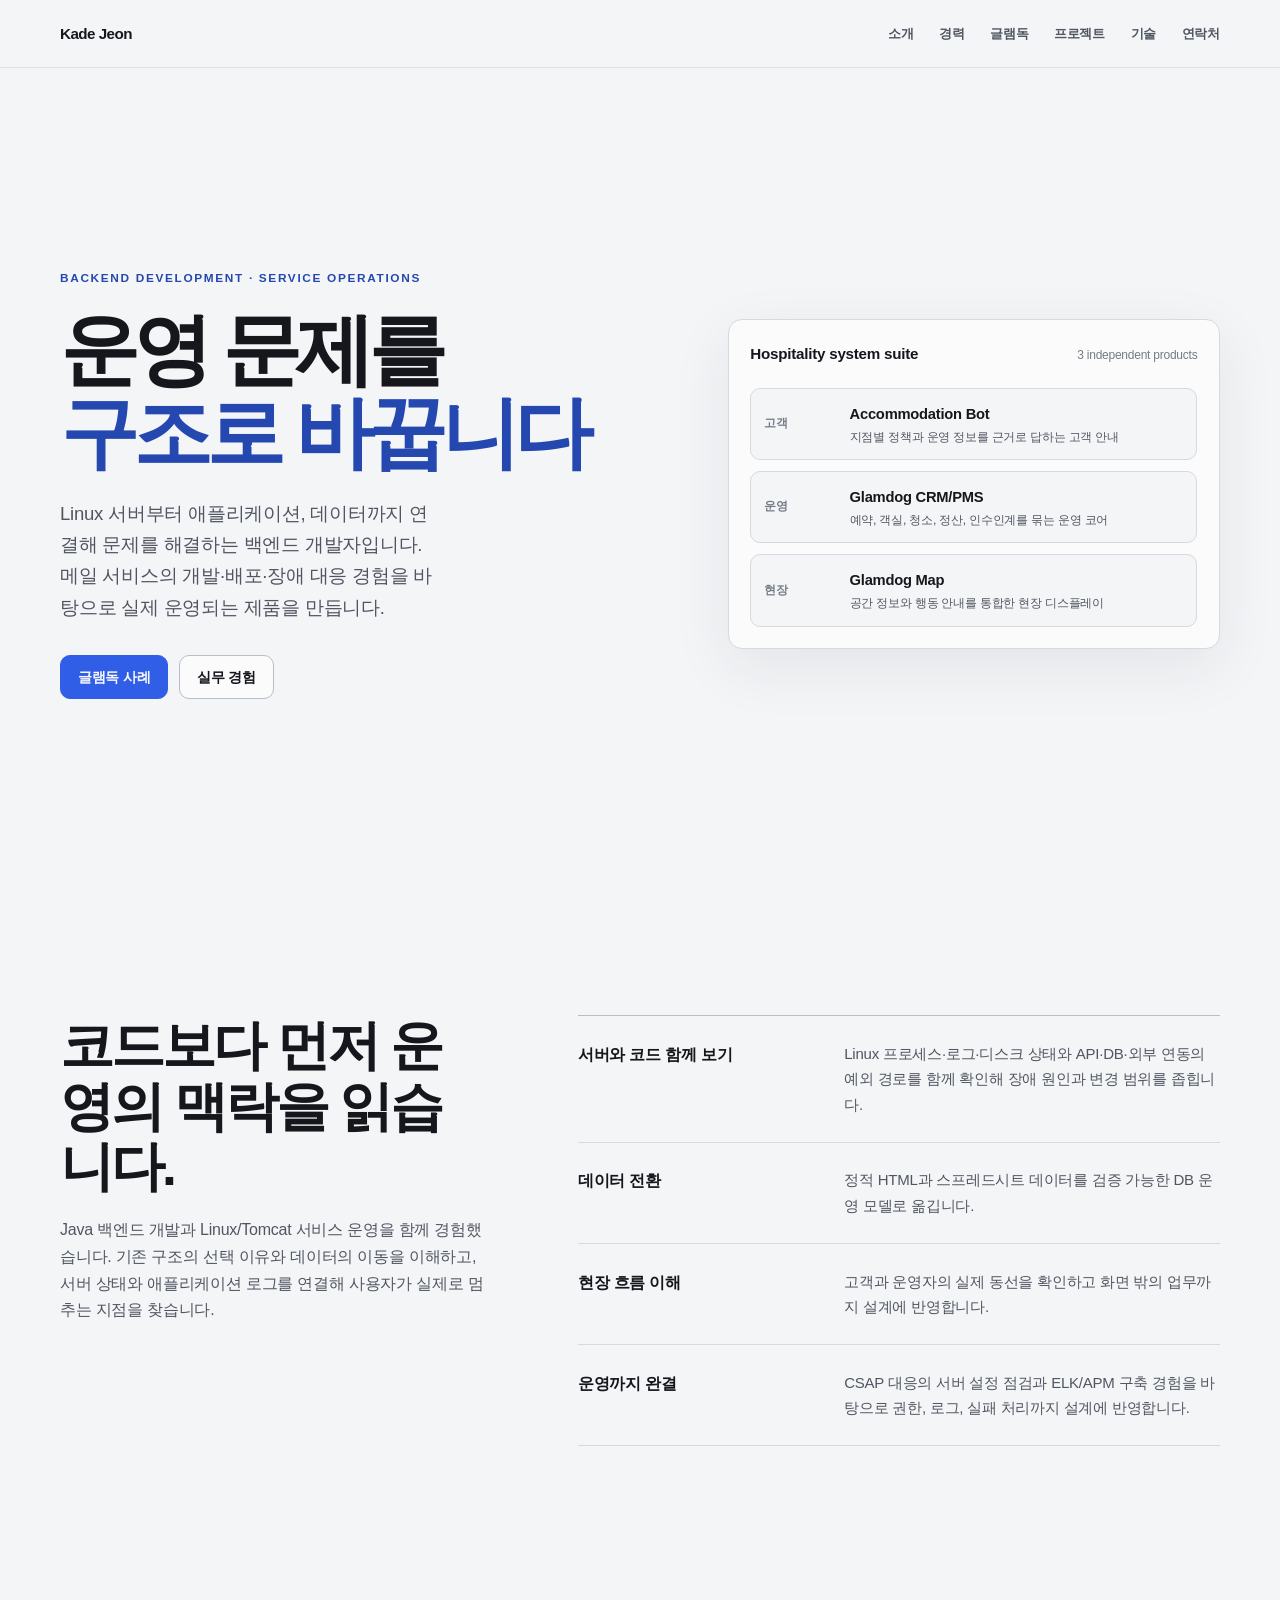
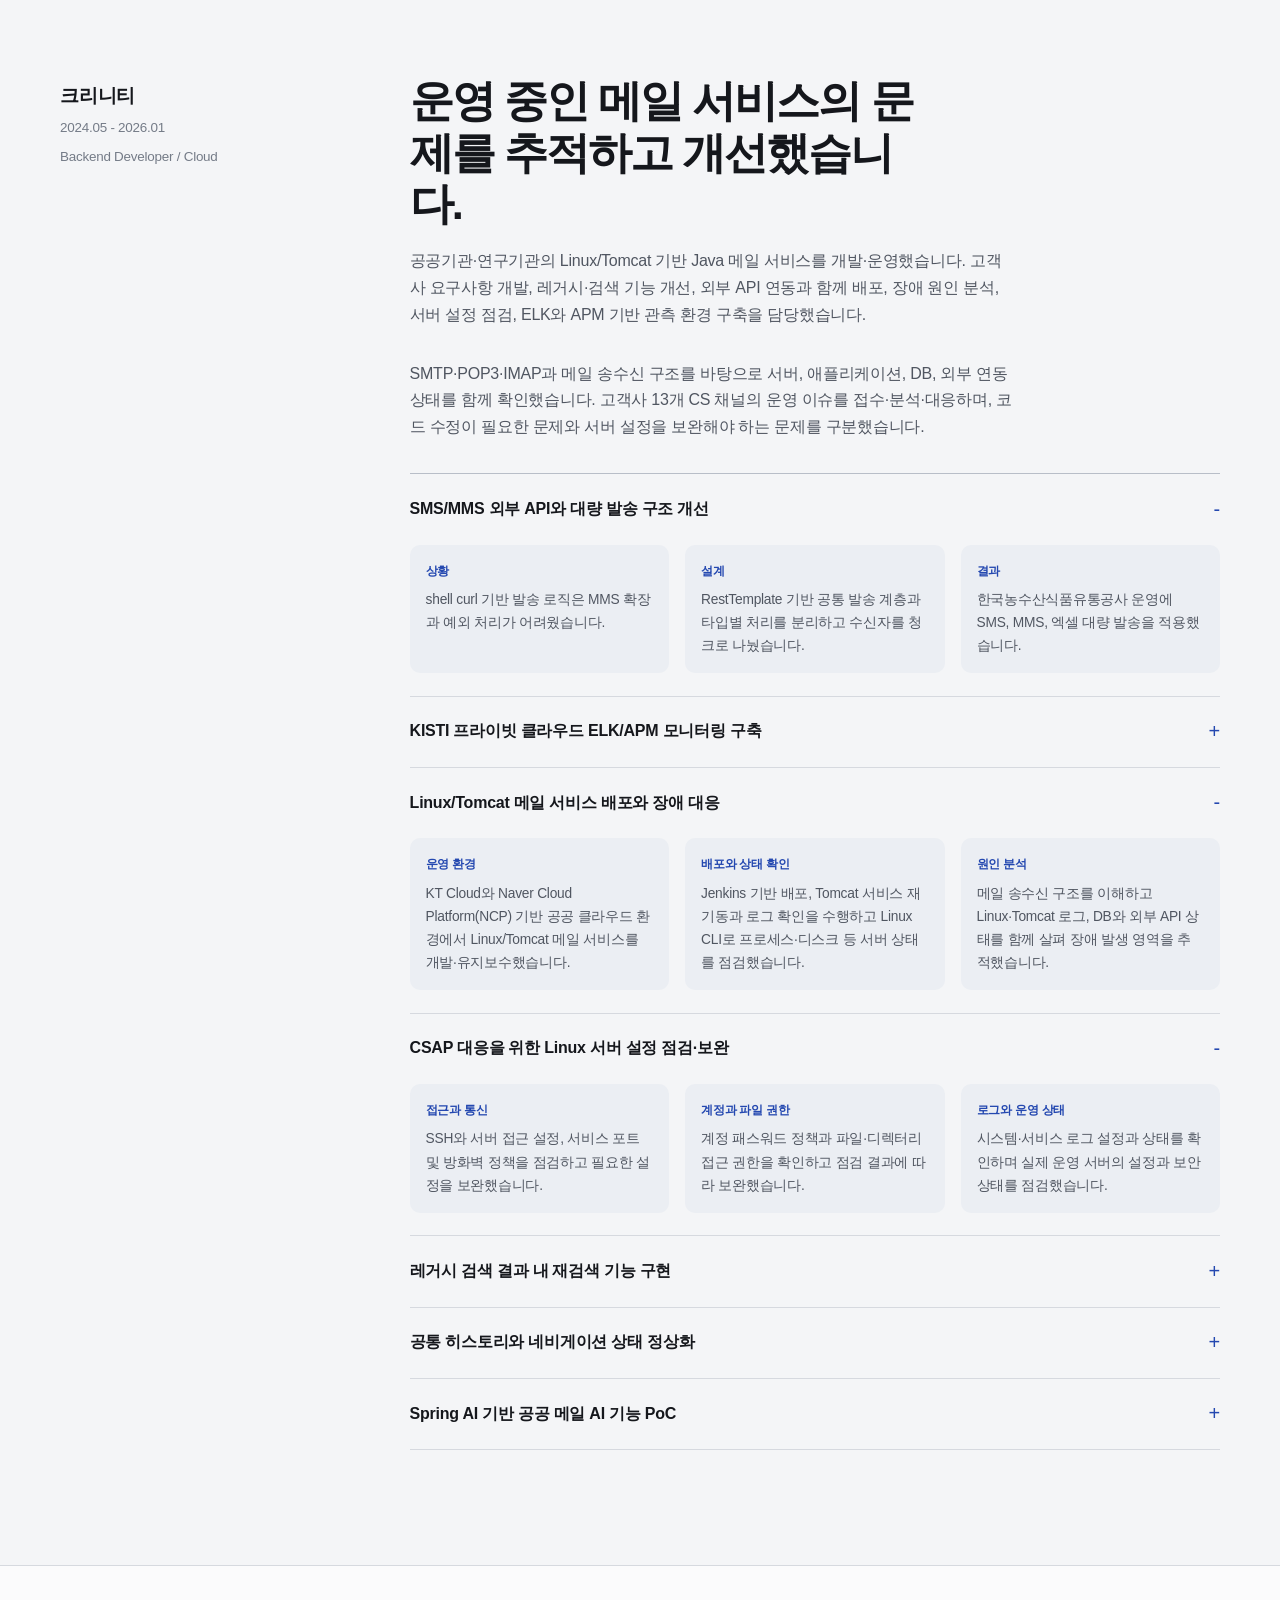
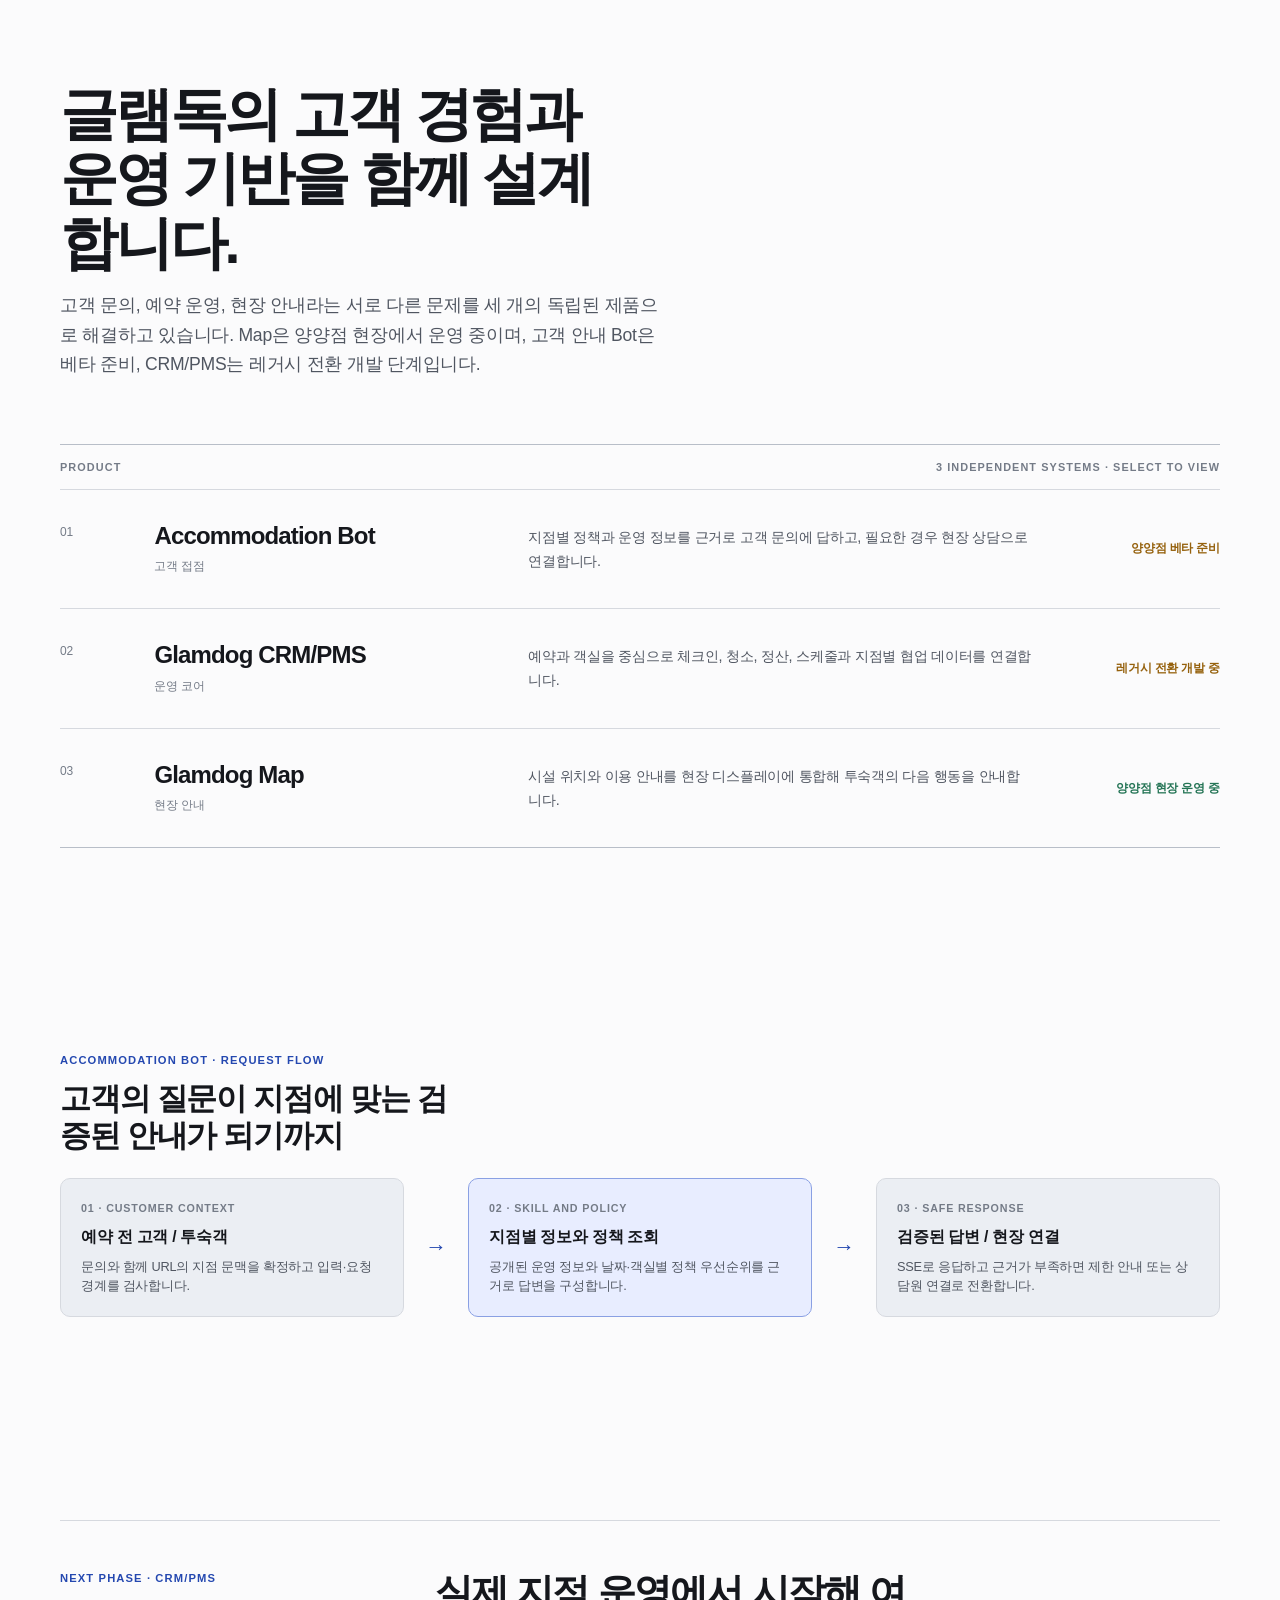
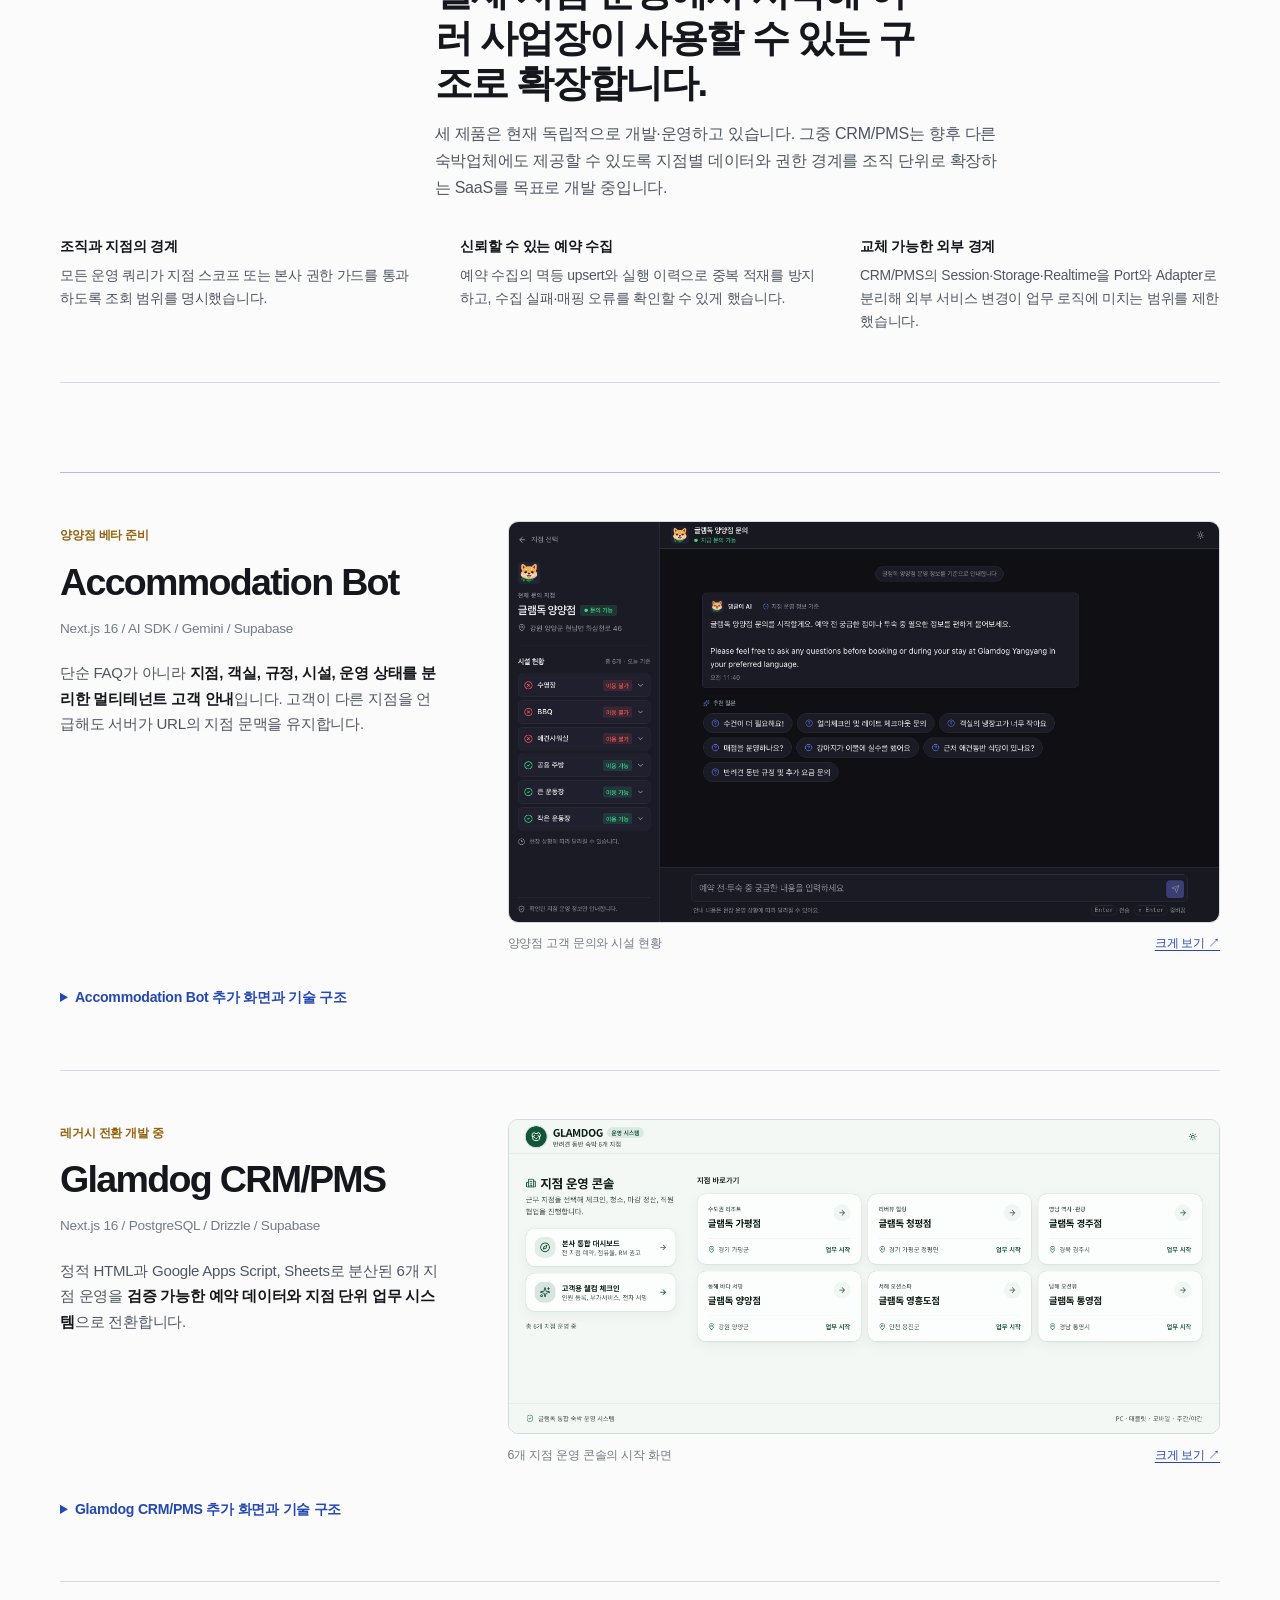
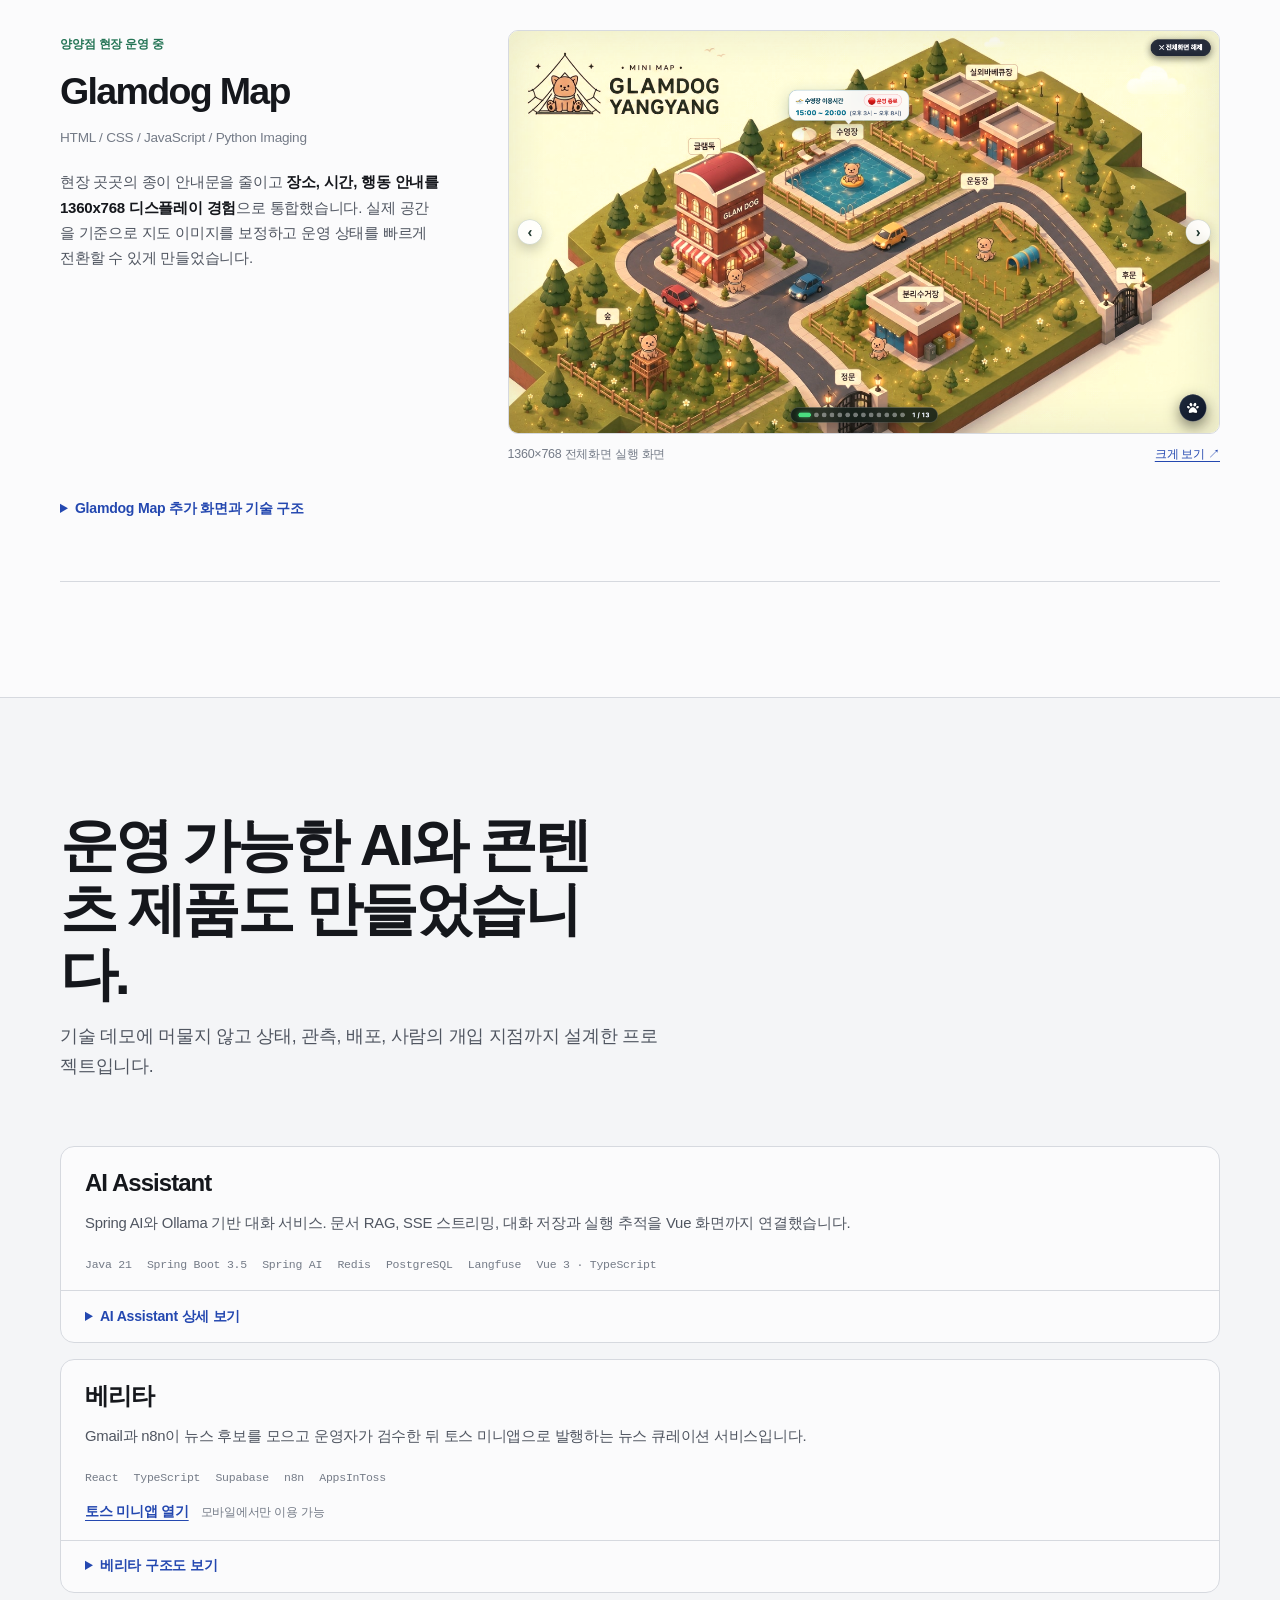
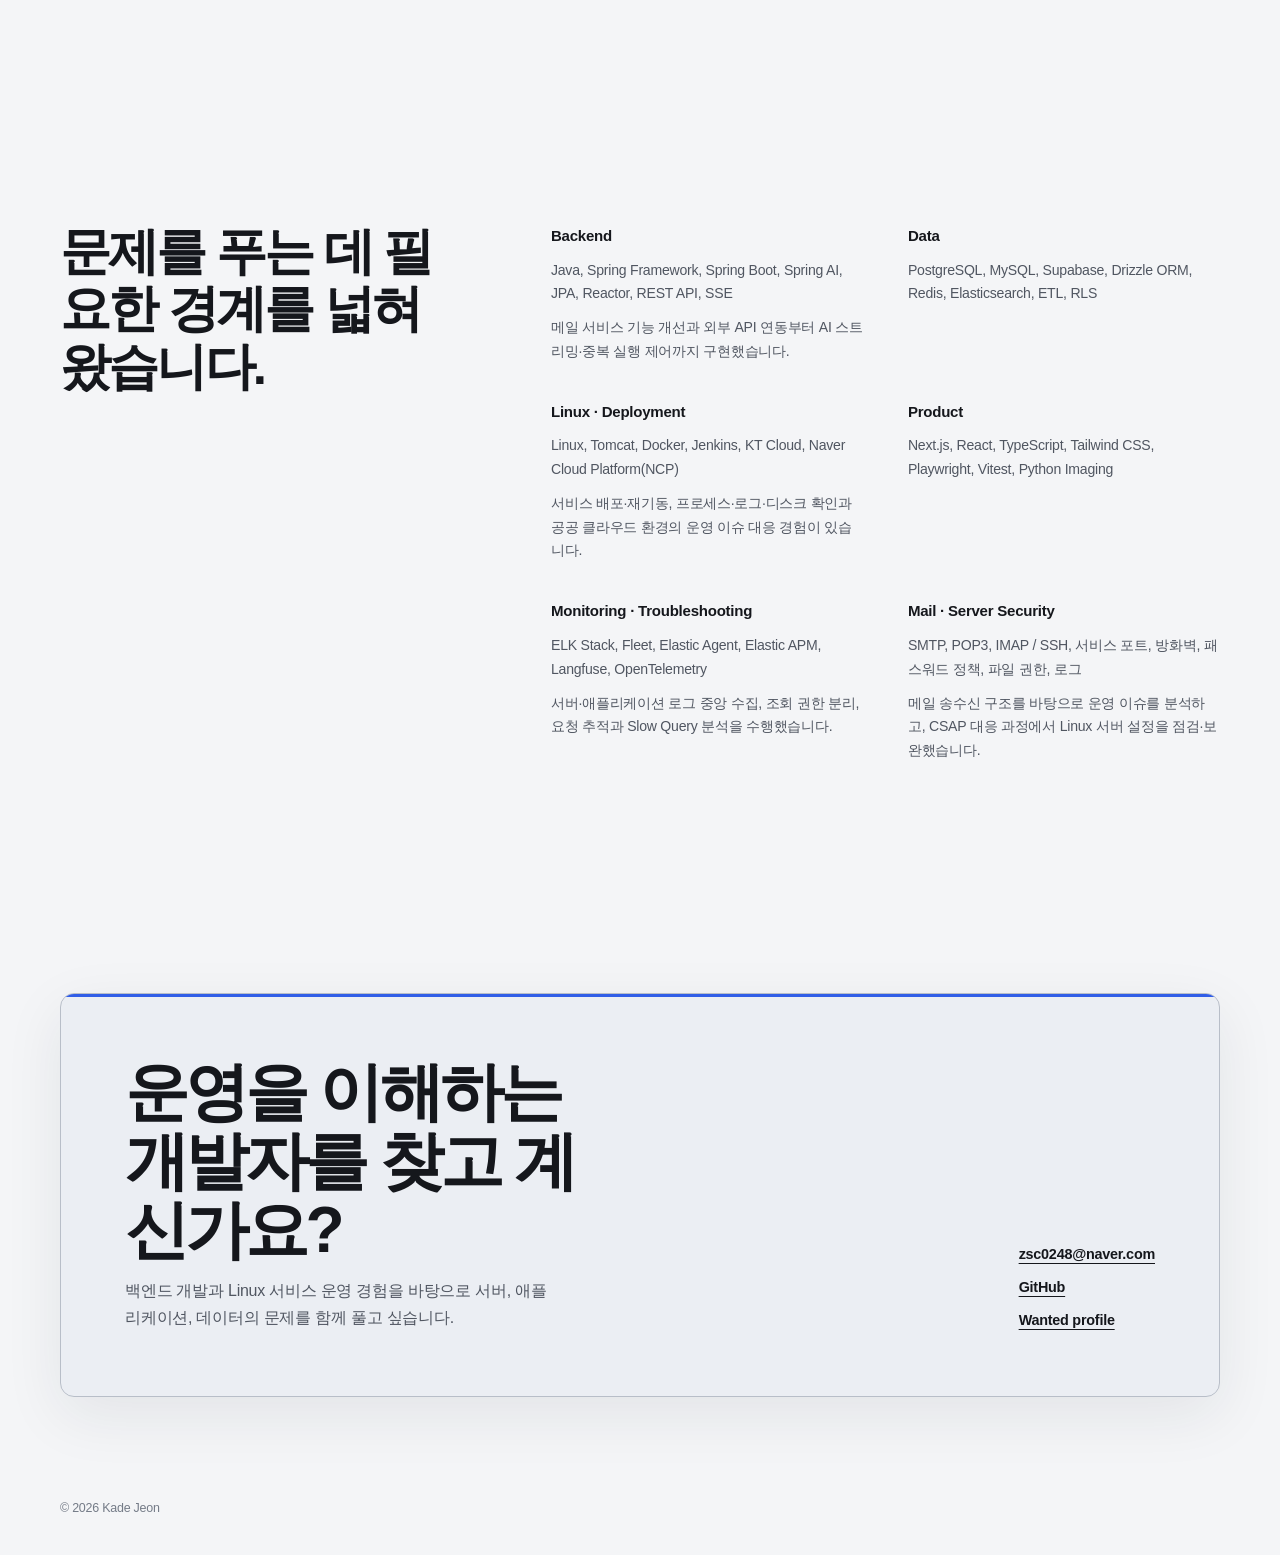
==== index.html @ 5e97e687 "Initial portfolio project" ====
<!doctype html>
<html lang="ko">
  <head>
    <meta charset="UTF-8" />
    <meta name="viewport" content="width=device-width, initial-scale=1.0" />
    <meta
      name="description"
      content="Linux/Tomcat 메일 서비스 운영, 장애 분석, CSAP 서버 설정 점검과 제품 개발 경험을 갖춘 백엔드 개발자 전총명의 포트폴리오"
    />
    <title>전총명 | Backend Developer · Service Operations</title>
    <style>
      *,
      *::before,
      *::after {
        box-sizing: border-box;
      }

      :root {
        color-scheme: light dark;
        --canvas: #f4f5f7;
        --surface: #fbfbfc;
        --surface-strong: #ebeef3;
        --surface-accent: #e8edff;
        --ink: #15171c;
        --ink-soft: #505661;
        --ink-faint: #747b87;
        --line: #d6d9df;
        --line-strong: #b8bec8;
        --accent: #315ee7;
        --accent-ink: #2448b0;
        --accent-contrast: #f7f8fc;
        --success: #247455;
        --warning: #95610d;
        --radius: 14px;
        --shadow: 0 18px 60px rgba(28, 36, 54, 0.08);
        --max: 1160px;
      }

      @media (prefers-color-scheme: dark) {
        :root {
          --canvas: #101217;
          --surface: #171a20;
          --surface-strong: #20242c;
          --surface-accent: #1c2748;
          --ink: #eef0f4;
          --ink-soft: #b3b8c2;
          --ink-faint: #858c99;
          --line: #30353f;
          --line-strong: #49505d;
          --accent: #7d9cff;
          --accent-ink: #aec0ff;
          --accent-contrast: #12182a;
          --success: #6cc39e;
          --warning: #dfb866;
          --shadow: 0 22px 70px rgba(0, 0, 0, 0.28);
        }
      }

      html {
        scroll-behavior: smooth;
      }

      body {
        margin: 0;
        background: var(--canvas);
        color: var(--ink);
        font-family:
          "Pretendard Variable", Pretendard, -apple-system, BlinkMacSystemFont,
          "Segoe UI", "Noto Sans KR", sans-serif;
        font-size: 16px;
        line-height: 1.68;
        letter-spacing: -0.015em;
      }

      a {
        color: inherit;
      }

      img {
        display: block;
        max-width: 100%;
      }

      button,
      summary {
        font: inherit;
      }

      :focus-visible {
        outline: 3px solid color-mix(in srgb, var(--accent) 70%, transparent);
        outline-offset: 4px;
      }

      .shell {
        width: min(calc(100% - 48px), var(--max));
        margin-inline: auto;
      }

      .site-nav {
        position: sticky;
        top: 0;
        z-index: 10;
        height: 68px;
        border-bottom: 1px solid color-mix(in srgb, var(--line) 78%, transparent);
        background: color-mix(in srgb, var(--canvas) 88%, transparent);
        backdrop-filter: blur(18px);
      }

      .site-nav__inner {
        display: flex;
        align-items: center;
        justify-content: space-between;
        height: 100%;
      }

      .brand {
        text-decoration: none;
        font-size: 0.95rem;
        font-weight: 760;
        letter-spacing: -0.035em;
        white-space: nowrap;
      }

      .nav-links {
        display: flex;
        align-items: center;
        gap: clamp(0.8rem, 2vw, 1.65rem);
        margin: 0;
        padding: 0;
        list-style: none;
      }

      .nav-links a {
        color: var(--ink-soft);
        text-decoration: none;
        font-size: 0.84rem;
        font-weight: 650;
        white-space: nowrap;
        transition: color 160ms ease;
      }

      .nav-links a:hover {
        color: var(--accent-ink);
      }

      section {
        scroll-margin-top: 88px;
        padding-block: clamp(5rem, 9vw, 8rem);
      }

      .section-head {
        max-width: 760px;
        margin-bottom: clamp(2.25rem, 5vw, 4rem);
      }

      .section-head h2 {
        max-width: 18ch;
        margin: 0 0 1rem;
        font-size: clamp(2rem, 4.5vw, 3.6rem);
        line-height: 1.12;
        letter-spacing: -0.055em;
      }

      .section-head p {
        max-width: 62ch;
        margin: 0;
        color: var(--ink-soft);
        font-size: clamp(1rem, 1.5vw, 1.1rem);
      }

      .hero {
        display: grid;
        grid-template-columns: minmax(0, 1.08fr) minmax(350px, 0.92fr);
        align-items: center;
        gap: clamp(3rem, 7vw, 7rem);
        min-height: calc(100dvh - 68px);
        padding-block: clamp(4rem, 8vw, 6rem);
      }

      .hero__kicker {
        margin: 0 0 1.25rem;
        color: var(--accent-ink);
        font-size: 0.74rem;
        font-weight: 780;
        letter-spacing: 0.14em;
        text-transform: uppercase;
      }

      .hero h1 {
        max-width: 13ch;
        margin: 0;
        font-size: clamp(2.75rem, 6.2vw, 5.4rem);
        font-weight: 780;
        line-height: 1.04;
        letter-spacing: -0.075em;
      }

      .hero h1 strong {
        color: var(--accent-ink);
        font-weight: inherit;
      }

      .hero__summary {
        max-width: 37ch;
        margin: 1.5rem 0 0;
        color: var(--ink-soft);
        font-size: clamp(1.02rem, 1.6vw, 1.16rem);
      }

      .hero__actions {
        display: flex;
        flex-wrap: wrap;
        gap: 0.7rem;
        margin-top: 2rem;
      }

      .button {
        display: inline-flex;
        align-items: center;
        justify-content: center;
        min-height: 44px;
        padding: 0.7rem 1.05rem;
        border: 1px solid var(--line-strong);
        border-radius: 10px;
        background: var(--surface);
        color: var(--ink);
        text-decoration: none;
        font-size: 0.9rem;
        font-weight: 720;
        line-height: 1;
        white-space: nowrap;
        transition:
          transform 150ms ease,
          border-color 150ms ease,
          background 150ms ease;
      }

      .button:hover {
        border-color: var(--accent);
        transform: translateY(-1px);
      }

      .button:active {
        transform: translateY(1px);
      }

      .button--primary {
        border-color: var(--accent);
        background: var(--accent);
        color: var(--accent-contrast);
      }

      .hero-system {
        position: relative;
        padding: 1.35rem;
        border: 1px solid var(--line);
        border-radius: var(--radius);
        background: var(--surface);
        box-shadow: var(--shadow);
      }

      .hero-system__head {
        display: flex;
        align-items: baseline;
        justify-content: space-between;
        gap: 1rem;
        margin-bottom: 1.3rem;
      }

      .hero-system__head strong {
        font-size: 0.95rem;
      }

      .hero-system__head span {
        color: var(--ink-faint);
        font-size: 0.75rem;
      }

      .hero-system__rows {
        display: grid;
        gap: 0.65rem;
      }

      .hero-system__row {
        display: grid;
        grid-template-columns: 72px minmax(0, 1fr);
        align-items: center;
        gap: 0.85rem;
        min-height: 72px;
        padding: 0.8rem;
        border: 1px solid var(--line);
        border-radius: 10px;
        background: var(--canvas);
      }

      .hero-system__row > span {
        color: var(--ink-faint);
        font-size: 0.72rem;
        font-weight: 740;
      }

      .hero-system__row strong {
        display: block;
        margin-bottom: 0.08rem;
        font-size: 0.92rem;
      }

      .hero-system__row p {
        margin: 0;
        color: var(--ink-soft);
        font-size: 0.77rem;
        line-height: 1.55;
      }

      .intro-grid {
        display: grid;
        grid-template-columns: minmax(0, 0.8fr) minmax(0, 1.2fr);
        gap: clamp(2rem, 7vw, 6rem);
        align-items: start;
      }

      .intro-copy {
        position: sticky;
        top: 104px;
      }

      .intro-copy h2 {
        margin: 0 0 1.25rem;
        font-size: clamp(2rem, 4.4vw, 3.35rem);
        line-height: 1.13;
        letter-spacing: -0.055em;
      }

      .intro-copy p {
        margin: 0;
        color: var(--ink-soft);
      }

      .principles {
        display: grid;
        gap: 0;
        border-top: 1px solid var(--line-strong);
      }

      .principle {
        display: grid;
        grid-template-columns: 1fr 1.55fr;
        gap: 1.5rem;
        padding: 1.55rem 0;
        border-bottom: 1px solid var(--line);
      }

      .principle strong {
        font-size: 1.02rem;
      }

      .principle p {
        margin: 0;
        color: var(--ink-soft);
        font-size: 0.94rem;
      }

      .experience-wrap {
        display: grid;
        grid-template-columns: 260px minmax(0, 1fr);
        gap: clamp(2rem, 7vw, 6rem);
        align-items: start;
      }

      .experience-meta {
        padding-top: 0.2rem;
      }

      .experience-meta strong {
        display: block;
        font-size: 1.2rem;
      }

      .experience-meta span {
        display: block;
        margin-top: 0.35rem;
        color: var(--ink-faint);
        font-size: 0.84rem;
      }

      .experience-content h2 {
        max-width: 21ch;
        margin: 0 0 1.1rem;
        font-size: clamp(1.85rem, 3.4vw, 2.8rem);
        line-height: 1.18;
        letter-spacing: -0.045em;
      }

      .experience-content > p {
        max-width: 68ch;
        margin: 0 0 2rem;
        color: var(--ink-soft);
      }

      .outcomes {
        border-top: 1px solid var(--line-strong);
      }

      .outcomes details {
        border-bottom: 1px solid var(--line);
      }

      .outcomes summary {
        display: flex;
        align-items: center;
        justify-content: space-between;
        gap: 1rem;
        padding: 1.15rem 0;
        cursor: pointer;
        list-style: none;
        font-weight: 690;
      }

      .outcomes summary::-webkit-details-marker {
        display: none;
      }

      .outcomes summary::after {
        content: "+";
        color: var(--accent-ink);
        font-size: 1.25rem;
        font-weight: 460;
      }

      .outcomes details[open] summary::after {
        content: "-";
      }

      .outcome-body {
        display: grid;
        grid-template-columns: repeat(3, minmax(0, 1fr));
        gap: 1rem;
        padding: 0 0 1.4rem;
      }

      .outcome-body div {
        padding: 1rem;
        border-radius: 10px;
        background: var(--surface-strong);
      }

      .outcome-body strong {
        display: block;
        margin-bottom: 0.45rem;
        color: var(--accent-ink);
        font-size: 0.75rem;
      }

      .outcome-body p {
        margin: 0;
        color: var(--ink-soft);
        font-size: 0.86rem;
      }

      .glamdog {
        border-block: 1px solid var(--line);
        background: var(--surface);
      }

      .product-index {
        border-block: 1px solid var(--line-strong);
      }

      .product-index__head,
      .product-index__row {
        display: grid;
        grid-template-columns: 3.5rem minmax(220px, 0.8fr) minmax(280px, 1.2fr) minmax(150px, auto);
        gap: clamp(1rem, 3vw, 2.5rem);
        align-items: center;
      }

      .product-index__head {
        padding: 0.8rem 0;
        color: var(--ink-faint);
        font-size: 0.68rem;
        font-weight: 760;
        letter-spacing: 0.1em;
        text-transform: uppercase;
      }

      .product-index__head span:last-child {
        grid-column: 3 / -1;
        text-align: right;
      }

      .product-index__row {
        position: relative;
        padding: clamp(1.35rem, 3vw, 2rem) 0;
        border-top: 1px solid var(--line);
        text-decoration: none;
      }

      .product-index__row::before {
        position: absolute;
        inset: -1px auto auto 0;
        width: 0;
        height: 2px;
        background: var(--accent);
        content: "";
        transition: width 180ms ease;
      }

      .product-index__row:hover::before,
      .product-index__row:focus-visible::before {
        width: 100%;
      }

      .product-index__number {
        align-self: start;
        color: var(--ink-faint);
        font-size: 0.75rem;
        font-variant-numeric: tabular-nums;
      }

      .product-index__identity strong,
      .product-index__identity span {
        display: block;
      }

      .product-index__identity strong {
        font-size: clamp(1.15rem, 2vw, 1.5rem);
        line-height: 1.2;
        letter-spacing: -0.035em;
      }

      .product-index__identity span {
        margin-top: 0.35rem;
        color: var(--ink-faint);
        font-size: 0.75rem;
      }

      .product-index__row > p {
        margin: 0;
        color: var(--ink-soft);
        font-size: 0.9rem;
      }

      .product-index__row .status {
        justify-self: end;
        margin: 0;
        white-space: nowrap;
      }

      .bot-flow {
        margin-top: clamp(3rem, 7vw, 5.5rem);
      }

      .bot-flow__head {
        max-width: 760px;
        margin-bottom: 1.4rem;
      }

      .bot-flow__label {
        margin: 0 0 0.7rem;
        color: var(--accent-ink);
        font-size: 0.7rem;
        font-weight: 760;
        letter-spacing: 0.1em;
        text-transform: uppercase;
      }

      .bot-flow h3 {
        max-width: 24ch;
        margin: 0;
        font-size: clamp(1.35rem, 2.4vw, 2rem);
        line-height: 1.2;
        letter-spacing: -0.04em;
      }

      .bot-flow__steps {
        display: grid;
        grid-template-columns: minmax(0, 1fr) 2.5rem minmax(0, 1fr) 2.5rem minmax(0, 1fr);
        gap: 0.75rem;
        align-items: stretch;
      }

      .bot-flow__step {
        padding: 1.25rem;
        border: 1px solid var(--line);
        border-radius: 10px;
        background: var(--surface-strong);
      }

      .bot-flow__step--accent {
        border-color: color-mix(in srgb, var(--accent) 46%, var(--line));
        background: var(--surface-accent);
      }

      .bot-flow__step span,
      .bot-flow__step strong {
        display: block;
      }

      .bot-flow__step span {
        margin-bottom: 0.45rem;
        color: var(--ink-faint);
        font-size: 0.67rem;
        font-weight: 760;
        letter-spacing: 0.08em;
        text-transform: uppercase;
      }

      .bot-flow__step strong {
        font-size: 0.98rem;
      }

      .bot-flow__step p {
        margin: 0.4rem 0 0;
        color: var(--ink-soft);
        font-size: 0.8rem;
        line-height: 1.55;
      }

      .bot-flow__arrow {
        display: grid;
        place-items: center;
        color: var(--accent-ink);
        font-size: 1.35rem;
      }

      .case-list {
        margin-top: clamp(3.5rem, 7vw, 6rem);
        border-top: 1px solid var(--line-strong);
      }

      .case {
        display: grid;
        grid-template-columns: minmax(220px, 0.7fr) minmax(0, 1.3fr);
        gap: 1.25rem clamp(2rem, 5vw, 4rem);
        padding-block: clamp(2rem, 4vw, 3rem);
        border-bottom: 1px solid var(--line);
      }

      .case__identity {
        align-self: start;
      }

      .status {
        display: inline-block;
        margin-bottom: 0.9rem;
        color: var(--success);
        font-size: 0.78rem;
        font-weight: 740;
      }

      .status--build {
        color: var(--warning);
      }

      .case__identity h3 {
        margin: 0;
        font-size: clamp(1.55rem, 3vw, 2.35rem);
        line-height: 1.15;
        letter-spacing: -0.045em;
      }

      .case__identity p {
        margin: 0.85rem 0 0;
        color: var(--ink-faint);
        font-size: 0.85rem;
      }

      .case__identity .case-summary {
        margin-top: 1.25rem;
        color: var(--ink-soft);
        font-size: 0.94rem;
      }

      .case-summary strong {
        color: var(--ink);
      }

      .case-preview,
      .case-capture {
        min-width: 0;
        margin: 0;
      }

      .case-preview img,
      .case-capture img {
        display: block;
        width: 100%;
        height: auto;
        border: 1px solid var(--line);
        border-radius: 10px;
      }

      .case-preview > a,
      .case-capture > a {
        display: block;
        border-radius: 10px;
        cursor: zoom-in;
      }

      .case-preview > a:hover,
      .case-capture > a:hover {
        outline: 2px solid var(--accent-ink);
        outline-offset: 3px;
      }

      .case-preview figcaption,
      .case-capture figcaption {
        display: flex;
        flex-wrap: wrap;
        justify-content: space-between;
        gap: 0.35rem 1rem;
        margin-top: 0.65rem;
        color: var(--ink-faint);
        font-size: 0.78rem;
      }

      .case-preview figcaption a,
      .case-capture figcaption a {
        color: var(--accent-ink);
        text-underline-offset: 3px;
      }

      .case-evidence {
        grid-column: 1 / -1;
      }

      .case-evidence > summary {
        width: fit-content;
        padding: 0.75rem 0;
        color: var(--accent-ink);
        cursor: pointer;
        font-size: 0.88rem;
        font-weight: 700;
      }

      .case-evidence__body {
        display: grid;
        grid-template-columns: minmax(0, 1fr) minmax(0, 1fr);
        gap: 1.5rem 2rem;
        padding-top: 0.5rem;
      }

      .case-evidence__body .case-flow {
        margin-top: 0;
      }

      .map-carousel {
        min-width: 0;
        align-self: start;
        border: 1px solid var(--line);
        border-radius: var(--radius);
        overflow: hidden;
        background: var(--surface);
      }

      .map-carousel__viewport {
        overflow: hidden;
        touch-action: pan-y pinch-zoom;
      }

      .map-carousel__track {
        display: flex;
        transition: transform 250ms cubic-bezier(0.77, 0, 0.175, 1);
      }

      .map-carousel__track.is-instant {
        transition: none;
      }

      .map-carousel__slide {
        flex: 0 0 100%;
        min-width: 0;
      }

      .map-carousel:not(.is-ready) .map-carousel__slide:not(:first-child) {
        display: none;
      }

      .map-carousel__slide img {
        display: block;
        width: 100%;
        height: auto;
        aspect-ratio: 1600 / 893;
        object-fit: contain;
      }

      .map-carousel__slide a {
        display: block;
        cursor: zoom-in;
      }

      .map-carousel__controls {
        display: none;
        flex-wrap: wrap;
        align-items: center;
        gap: 0.6rem;
        padding: 0.85rem 1rem;
      }

      .map-carousel.is-ready .map-carousel__controls {
        display: flex;
      }

      .map-carousel__status {
        flex: 1 1 220px;
        margin: 0;
        color: var(--ink-soft);
        font-size: 0.85rem;
        font-variant-numeric: tabular-nums;
      }

      .map-carousel button {
        min-width: 44px;
        min-height: 44px;
        padding: 0.5rem 0.75rem;
        border: 1px solid var(--line);
        border-radius: 8px;
        background: var(--surface-strong);
        color: var(--ink);
        font: inherit;
        font-size: 0.83rem;
        cursor: pointer;
      }

      @media (hover: hover) and (pointer: fine) {
        .map-carousel button:hover {
          border-color: var(--accent-ink);
        }
      }

      .map-carousel__error {
        padding: 1rem;
        color: var(--ink-soft);
        font-size: 0.85rem;
      }

      @media (prefers-reduced-motion: reduce) {
        .map-carousel__track {
          transition: none;
          transition-duration: 0s !important;
        }
      }

      .case-flow {
        display: grid;
        grid-template-columns: repeat(3, minmax(0, 1fr));
        gap: 0.6rem;
        margin: 1.5rem 0;
      }

      .case-flow div {
        min-height: 116px;
        padding: 0.9rem;
        border: 1px solid var(--line);
        border-radius: 10px;
        background: var(--canvas);
      }

      .case-flow span {
        display: block;
        margin-bottom: 0.35rem;
        color: var(--accent-ink);
        font-size: 0.72rem;
        font-weight: 760;
      }

      .case-flow strong {
        display: block;
        font-size: 0.9rem;
      }

      .case-flow p {
        margin: 0.25rem 0 0;
        color: var(--ink-faint);
        font-size: 0.77rem;
        line-height: 1.5;
      }

      .case-points {
        display: grid;
        grid-template-columns: repeat(2, minmax(0, 1fr));
        gap: 0.75rem 1.4rem;
        margin: 1.4rem 0 0;
      }

      .case-point {
        padding-top: 0.8rem;
        border-top: 1px solid var(--line);
      }

      .case-point strong {
        display: block;
        margin-bottom: 0.2rem;
        font-size: 0.86rem;
      }

      .case-point p {
        margin: 0;
        color: var(--ink-faint);
        font-size: 0.8rem;
      }

      .project-studies {
        display: grid;
        gap: 1rem;
      }

      .work-card {
        overflow: hidden;
        border: 1px solid var(--line);
        border-radius: var(--radius);
        background: var(--surface);
      }

      .work-card__content {
        padding: 1.4rem 1.5rem 1rem;
      }

      .work-card h3 {
        margin: 0;
        font-size: 1.5rem;
        line-height: 1.2;
        letter-spacing: -0.04em;
      }

      .work-card__summary {
        margin: 0.8rem 0 0;
        color: var(--ink-soft);
        font-size: 0.93rem;
      }

      .work-card__meta {
        display: flex;
        flex-wrap: wrap;
        gap: 0.45rem 0.95rem;
        margin-top: 1.2rem;
        color: var(--ink-faint);
        font-family: ui-monospace, SFMono-Regular, Menlo, Consolas, monospace;
        font-size: 0.72rem;
      }

      .project-block {
        padding: clamp(1.35rem, 3.5vw, 2.2rem);
        border-top: 1px solid var(--line);
      }

      .project-block h4 {
        margin: 0 0 1rem;
        font-size: 1.05rem;
      }

      .product-direction {
        margin-top: clamp(3rem, 7vw, 5.5rem);
        padding-block: clamp(2rem, 4vw, 3rem);
        border-block: 1px solid var(--line);
      }

      .product-direction__intro {
        display: grid;
        grid-template-columns: minmax(180px, 0.55fr) minmax(0, 1.45fr);
        gap: clamp(2rem, 6vw, 6rem);
      }

      .product-direction__label {
        margin: 0;
        color: var(--accent-ink);
        font-size: 0.7rem;
        font-weight: 760;
        letter-spacing: 0.1em;
        text-transform: uppercase;
      }

      .product-direction h3 {
        max-width: 23ch;
        margin: 0;
        font-size: clamp(1.5rem, 3vw, 2.4rem);
        line-height: 1.18;
        letter-spacing: -0.045em;
      }

      .product-direction__copy {
        max-width: 64ch;
        margin: 1rem 0 0;
        color: var(--ink-soft);
      }

      .product-direction .design-decisions {
        grid-template-columns: repeat(3, minmax(0, 1fr));
        margin-top: 2rem;
      }

      .design-decisions {
        display: grid;
        grid-template-columns: repeat(2, minmax(0, 1fr));
        gap: 1.25rem 2.5rem;
        margin: 0;
      }

      .design-decisions dt {
        font-size: 0.9rem;
        font-weight: 720;
      }

      .design-decisions dd,
      .technical-detail p {
        margin: 0.35rem 0 0;
        color: var(--ink-soft);
        font-size: 0.87rem;
      }

      .project-details {
        border-top: 1px solid var(--line);
      }

      .project-details + .project-details {
        margin-top: 0;
      }

      .project-details summary {
        padding: 1.1rem clamp(1.35rem, 3.5vw, 2.2rem);
        cursor: pointer;
        font-size: 0.9rem;
        font-weight: 680;
      }

      .details-motion-ready .details-motion__content {
        display: grid;
        grid-template-rows: 0fr;
        opacity: 0;
        transition:
          grid-template-rows 380ms cubic-bezier(0.23, 1, 0.32, 1),
          opacity 220ms cubic-bezier(0.23, 1, 0.32, 1);
      }

      .details-motion-ready .details-motion__inner {
        min-height: 0;
        overflow: hidden;
        opacity: 0;
        transform: translateY(-6px);
        transition:
          transform 320ms cubic-bezier(0.23, 1, 0.32, 1),
          opacity 240ms cubic-bezier(0.23, 1, 0.32, 1);
      }

      .details-motion-ready details.is-open > .details-motion__content {
        grid-template-rows: 1fr;
        opacity: 1;
      }

      .details-motion-ready details.is-open > .details-motion__content > .details-motion__inner {
        opacity: 1;
        transform: translateY(0);
      }

      .technical-detail {
        padding: 0 clamp(1.35rem, 3.5vw, 2.2rem) 1.5rem;
        max-width: 90ch;
        overflow-wrap: anywhere;
      }

      .technical-detail p + p {
        margin-top: 0.85rem;
      }

      .project-study {
        min-width: 0;
        scroll-margin-top: 100px;
      }

      .project-disclosure > summary {
        padding: 0.85rem 1.5rem;
        border-top: 1px solid var(--line);
        color: var(--accent-ink);
        font-size: 0.88rem;
        font-weight: 720;
        cursor: pointer;
      }

      .project-disclosure > summary:hover {
        background: var(--surface-strong);
      }

      .project-disclosure > summary:focus-visible {
        outline: 2px solid var(--accent-ink);
        outline-offset: -4px;
      }

      .project-disclosure > summary .when-open,
      .project-disclosure[open] > summary .when-closed {
        display: none;
      }

      .project-disclosure[open] > summary .when-open {
        display: inline;
      }

      .work-card__content .text-link {
        margin-top: 0.8rem;
      }

      .miniapp-entry {
        display: flex;
        flex-wrap: wrap;
        align-items: baseline;
        gap: 0.4rem 0.75rem;
        margin-top: 0.8rem;
      }

      .work-card__content .miniapp-entry .text-link {
        margin-top: 0;
      }

      .availability-note {
        color: var(--ink-faint);
        font-size: 0.75rem;
      }

      .architecture-image {
        margin: 0;
        padding: clamp(1rem, 3vw, 2rem);
        border-top: 1px solid var(--line);
        background: var(--surface-strong);
      }

      .architecture-image img {
        width: 100%;
        height: auto;
      }

      .architecture-image figcaption,
      .evidence-gallery figcaption {
        margin-top: 0.8rem;
        color: var(--ink-soft);
        font-size: 0.8rem;
      }

      .architecture-image figcaption {
        display: flex;
        flex-wrap: wrap;
        justify-content: space-between;
        gap: 0.6rem 1.5rem;
      }

      .architecture-image a,
      .project-demo a {
        text-underline-offset: 4px;
      }

      .evidence-gallery {
        display: grid;
        grid-template-columns: repeat(3, minmax(0, 1fr));
        gap: 1.5rem;
        padding: 0 clamp(1.35rem, 3.5vw, 2.2rem) 2rem;
      }

      .evidence-gallery figure {
        min-width: 0;
        margin: 0;
      }

      .evidence-gallery img {
        width: 100%;
        height: auto;
        aspect-ratio: 4 / 3;
        object-fit: contain;
        border: 1px solid var(--line);
        background: var(--surface-strong);
      }

      .project-demo iframe {
        display: block;
        width: 100%;
        height: auto;
        aspect-ratio: 16 / 9;
        border: 0;
        background: var(--surface-strong);
      }

      .project-demo p {
        margin: 0.8rem 0 0;
        color: var(--ink-soft);
        font-size: 0.8rem;
      }

      .text-link {
        display: inline-block;
        margin-top: 1.4rem;
        color: var(--accent-ink);
        font-size: 0.88rem;
        font-weight: 720;
        text-underline-offset: 4px;
      }

      .skills-layout {
        display: grid;
        grid-template-columns: minmax(220px, 0.75fr) minmax(0, 1.25fr);
        gap: clamp(2.5rem, 7vw, 6rem);
      }

      .skills-layout h2 {
        margin: 0;
        font-size: clamp(2rem, 4vw, 3.35rem);
        line-height: 1.12;
        letter-spacing: -0.055em;
      }

      .skill-groups {
        display: grid;
        grid-template-columns: repeat(2, minmax(0, 1fr));
        gap: 2.2rem 2.8rem;
      }

      .skill-group h3 {
        margin: 0 0 0.65rem;
        font-size: 0.94rem;
      }

      .skill-group p {
        margin: 0;
        color: var(--ink-soft);
        font-size: 0.88rem;
      }

      .skill-group p + p {
        margin-top: 0.65rem;
      }

      .contact {
        padding-bottom: clamp(3rem, 6vw, 5rem);
      }

      .contact-panel {
        position: relative;
        display: grid;
        grid-template-columns: minmax(0, 1.2fr) auto;
        align-items: end;
        gap: 2rem;
        overflow: hidden;
        padding: clamp(2rem, 5vw, 4rem);
        border: 1px solid var(--line-strong);
        border-radius: var(--radius);
        background: var(--surface-strong);
        color: var(--ink);
        box-shadow: var(--shadow);
      }

      .contact-panel::before {
        position: absolute;
        inset: 0 0 auto;
        height: 3px;
        background: var(--accent);
        content: "";
      }

      .contact-panel h2 {
        max-width: 14ch;
        margin: 0 0 0.8rem;
        font-size: clamp(2rem, 5vw, 4.2rem);
        line-height: 1.08;
        letter-spacing: -0.06em;
      }

      .contact-panel p {
        max-width: 48ch;
        margin: 0;
        color: var(--ink-soft);
      }

      .contact-links {
        display: flex;
        flex-direction: column;
        align-items: flex-start;
        gap: 0.55rem;
      }

      .contact-links a {
        color: var(--ink);
        font-size: 0.9rem;
        font-weight: 680;
        text-underline-offset: 4px;
        white-space: nowrap;
      }

      .contact-links a:hover {
        color: var(--accent-ink);
      }

      .scroll-reveal-ready [data-scroll-reveal] {
        opacity: 0;
        transform: translateY(18px);
        transition:
          transform 520ms cubic-bezier(0.23, 1, 0.32, 1) var(--reveal-delay, 0ms),
          opacity 420ms cubic-bezier(0.23, 1, 0.32, 1) var(--reveal-delay, 0ms);
      }

      .scroll-reveal-ready [data-scroll-reveal][data-visible] {
        opacity: 1;
        transform: translateY(0);
      }

      .scroll-reveal-ready [data-scroll-reveal] [data-reveal-text] {
        opacity: 0;
        transform: translateY(12px);
        transition:
          transform 450ms cubic-bezier(0.23, 1, 0.32, 1) var(--text-reveal-delay, 70ms),
          opacity 400ms cubic-bezier(0.23, 1, 0.32, 1) var(--text-reveal-delay, 70ms);
      }

      .scroll-reveal-ready [data-scroll-reveal][data-visible] [data-reveal-text] {
        opacity: 1;
        transform: translateY(0);
      }

      .contact-reveal-ready .contact-panel {
        opacity: 0;
        transform: translateY(24px);
        transition:
          transform 500ms cubic-bezier(0.23, 1, 0.32, 1),
          opacity 500ms cubic-bezier(0.23, 1, 0.32, 1);
      }

      .contact-reveal-ready .contact-panel::before {
        transform: scaleX(0);
        transform-origin: left;
        transition: transform 600ms cubic-bezier(0.77, 0, 0.175, 1) 80ms;
      }

      .contact-reveal-ready .contact-panel h2,
      .contact-reveal-ready .contact-panel p,
      .contact-reveal-ready .contact-links a {
        opacity: 0;
        transform: translateY(16px);
        transition:
          transform 450ms cubic-bezier(0.23, 1, 0.32, 1),
          opacity 450ms cubic-bezier(0.23, 1, 0.32, 1);
      }

      .contact-reveal-ready .contact-panel h2 {
        transition-delay: 80ms;
      }

      .contact-reveal-ready .contact-panel p {
        transition-delay: 130ms;
      }

      .contact-reveal-ready .contact-links a:nth-child(1) {
        transition-delay: 180ms;
      }

      .contact-reveal-ready .contact-links a:nth-child(2) {
        transition-delay: 230ms;
      }

      .contact-reveal-ready .contact-links a:nth-child(3) {
        transition-delay: 280ms;
      }

      .contact-reveal-ready .contact-panel[data-visible] {
        opacity: 1;
        transform: translateY(0);
      }

      .contact-reveal-ready .contact-panel[data-visible]::before {
        transform: scaleX(1);
      }

      .contact-reveal-ready .contact-panel[data-visible] h2,
      .contact-reveal-ready .contact-panel[data-visible] p,
      .contact-reveal-ready .contact-panel[data-visible] .contact-links a {
        opacity: 1;
        transform: translateY(0);
      }

      footer {
        padding: 1.5rem 0 2.25rem;
        color: var(--ink-faint);
        font-size: 0.78rem;
      }

      @media (max-width: 900px) {
        .hero {
          grid-template-columns: 1fr;
          min-height: auto;
        }

        .hero h1 {
          max-width: 15ch;
        }

        .hero-system {
          max-width: 620px;
        }

        .intro-grid,
        .experience-wrap,
        .case,
        .case-evidence__body,
        .skills-layout {
          grid-template-columns: 1fr;
        }

        .intro-copy {
          position: static;
        }

        .experience-meta {
          display: flex;
          align-items: baseline;
          gap: 1rem;
        }

        .experience-meta span {
          margin: 0;
        }

        .product-index__head,
        .product-index__row {
          grid-template-columns: 2.5rem minmax(180px, 0.8fr) minmax(240px, 1.2fr);
        }

        .product-index__row .status {
          grid-column: 2 / -1;
          justify-self: start;
        }

        .product-direction__intro {
          grid-template-columns: 1fr;
          gap: 1rem;
        }

        .product-direction .design-decisions {
          grid-template-columns: 1fr;
        }

        .contact-panel {
          grid-template-columns: 1fr;
          align-items: start;
        }
      }

      @media (max-width: 700px) {
        .map-carousel__status {
          flex-basis: 100%;
        }

        .shell {
          width: min(calc(100% - 32px), var(--max));
        }

        .site-nav {
          height: 60px;
        }

        .nav-links li:nth-child(1),
        .nav-links li:nth-child(2),
        .nav-links li:nth-child(5) {
          display: none;
        }

        section {
          scroll-margin-top: 76px;
          padding-block: 4.5rem;
        }

        .hero {
          min-height: calc(100dvh - 60px);
          padding-block: 3rem;
        }

        .hero h1 {
          font-size: clamp(2.65rem, 13vw, 4.1rem);
        }

        .hero-system {
          display: none;
        }

        .hero-system__row {
          grid-template-columns: 62px minmax(0, 1fr);
        }

        .principle,
        .outcome-body,
        .case-flow,
        .case-points,
        .skill-groups,
        .design-decisions,
        .evidence-gallery {
          grid-template-columns: 1fr;
        }

        .product-index__head {
          display: flex;
          justify-content: space-between;
        }

        .product-index__head span:last-child {
          text-align: left;
        }

        .product-index__row {
          grid-template-columns: 2rem 1fr;
          gap: 0.65rem 1rem;
        }

        .product-index__row > p,
        .product-index__row .status {
          grid-column: 2;
        }

        .bot-flow__steps {
          grid-template-columns: 1fr;
        }

        .bot-flow__arrow {
          min-height: 1.5rem;
          transform: rotate(90deg);
        }

        .experience-meta {
          display: block;
        }

        .experience-meta span {
          margin-top: 0.3rem;
        }

        .case {
          gap: 1.5rem;
        }

        .case-flow div {
          min-height: auto;
        }

      }

      @media (prefers-reduced-motion: reduce) {
        html {
          scroll-behavior: auto;
        }

        *,
        *::before,
        *::after {
          transition-duration: 0.01ms !important;
        }

        .contact-reveal-ready .contact-panel,
        .contact-reveal-ready .contact-panel h2,
        .contact-reveal-ready .contact-panel p,
        .contact-reveal-ready .contact-links a {
          transform: none;
          transition-property: opacity;
          transition-duration: 200ms !important;
        }

        .contact-reveal-ready .contact-panel::before {
          transform: none;
          opacity: 0;
          transition: opacity 200ms cubic-bezier(0.23, 1, 0.32, 1) !important;
        }

        .contact-reveal-ready .contact-panel[data-visible]::before {
          opacity: 1;
        }

        .scroll-reveal-ready [data-scroll-reveal] {
          transform: none;
          transition-property: opacity;
          transition-duration: 200ms !important;
          transition-delay: 0ms !important;
        }

        .scroll-reveal-ready [data-scroll-reveal] [data-reveal-text] {
          transform: none;
          transition-property: opacity;
          transition-duration: 200ms !important;
          transition-delay: 0ms !important;
        }

        .details-motion-ready .details-motion__content,
        .details-motion-ready .details-motion__inner {
          transition: none;
        }
      }
    </style>
  </head>
  <body>
    <nav class="site-nav" aria-label="주요 메뉴">
      <div class="site-nav__inner shell">
        <a class="brand" href="#top">Kade Jeon</a>
        <ul class="nav-links">
          <li><a href="#about">소개</a></li>
          <li><a href="#experience">경력</a></li>
          <li><a href="#glamdog">글램독</a></li>
          <li><a href="#projects">프로젝트</a></li>
          <li><a href="#skills">기술</a></li>
          <li><a href="#contact">연락처</a></li>
        </ul>
      </div>
    </nav>

    <main id="top">
      <header class="hero shell">
        <div>
          <p class="hero__kicker">Backend development · Service operations</p>
          <h1>
            운영 문제를<br />
            <strong>구조로 바꿉니다</strong>
          </h1>
          <p class="hero__summary">
            Linux 서버부터 애플리케이션, 데이터까지 연결해 문제를 해결하는 백엔드 개발자입니다.
            메일 서비스의 개발·배포·장애 대응 경험을 바탕으로 실제 운영되는 제품을 만듭니다.
          </p>
          <div class="hero__actions">
            <a class="button button--primary" href="#glamdog">글램독 사례</a>
            <a class="button" href="#experience">실무 경험</a>
          </div>
        </div>

        <aside class="hero-system" aria-label="현재 집중하고 있는 시스템 영역">
          <div class="hero-system__head">
            <strong>Hospitality system suite</strong>
            <span>3 independent products</span>
          </div>
          <div class="hero-system__rows">
            <div class="hero-system__row">
              <span>고객</span>
              <div>
                <strong>Accommodation Bot</strong>
                <p>지점별 정책과 운영 정보를 근거로 답하는 고객 안내</p>
              </div>
            </div>
            <div class="hero-system__row">
              <span>운영</span>
              <div>
                <strong>Glamdog CRM/PMS</strong>
                <p>예약, 객실, 청소, 정산, 인수인계를 묶는 운영 코어</p>
              </div>
            </div>
            <div class="hero-system__row">
              <span>현장</span>
              <div>
                <strong>Glamdog Map</strong>
                <p>공간 정보와 행동 안내를 통합한 현장 디스플레이</p>
              </div>
            </div>
          </div>
        </aside>
      </header>

      <section id="about">
        <div class="shell intro-grid">
          <div class="intro-copy">
            <h2>코드보다 먼저 운영의 맥락을 읽습니다.</h2>
            <p>
              Java 백엔드 개발과 Linux/Tomcat 서비스 운영을 함께 경험했습니다.
              기존 구조의 선택 이유와 데이터의 이동을 이해하고, 서버 상태와 애플리케이션 로그를 연결해
              사용자가 실제로 멈추는 지점을 찾습니다.
            </p>
          </div>
          <div class="principles">
            <article class="principle">
              <strong>서버와 코드 함께 보기</strong>
              <p>Linux 프로세스·로그·디스크 상태와 API·DB·외부 연동의 예외 경로를 함께 확인해 장애 원인과 변경 범위를 좁힙니다.</p>
            </article>
            <article class="principle">
              <strong>데이터 전환</strong>
              <p>정적 HTML과 스프레드시트 데이터를 검증 가능한 DB 운영 모델로 옮깁니다.</p>
            </article>
            <article class="principle">
              <strong>현장 흐름 이해</strong>
              <p>고객과 운영자의 실제 동선을 확인하고 화면 밖의 업무까지 설계에 반영합니다.</p>
            </article>
            <article class="principle">
              <strong>운영까지 완결</strong>
              <p>CSAP 대응의 서버 설정 점검과 ELK/APM 구축 경험을 바탕으로 권한, 로그, 실패 처리까지 설계에 반영합니다.</p>
            </article>
          </div>
        </div>
      </section>

      <section id="experience">
        <div class="shell experience-wrap">
          <div class="experience-meta">
            <strong>크리니티</strong>
            <span>2024.05 - 2026.01</span>
            <span>Backend Developer / Cloud</span>
          </div>
          <div class="experience-content">
            <h2>운영 중인 메일 서비스의 문제를 추적하고 개선했습니다.</h2>
            <p>
              공공기관·연구기관의 Linux/Tomcat 기반 Java 메일 서비스를 개발·운영했습니다.
              고객사 요구사항 개발, 레거시·검색 기능 개선, 외부 API 연동과 함께
              배포, 장애 원인 분석, 서버 설정 점검, ELK와 APM 기반 관측 환경 구축을 담당했습니다.
            </p>
            <p>
              SMTP·POP3·IMAP과 메일 송수신 구조를 바탕으로 서버, 애플리케이션, DB, 외부 연동 상태를 함께 확인했습니다.
              고객사 13개 CS 채널의 운영 이슈를 접수·분석·대응하며, 코드 수정이 필요한 문제와 서버 설정을 보완해야 하는 문제를 구분했습니다.
            </p>
            <div class="outcomes">
              <details open>
                <summary>SMS/MMS 외부 API와 대량 발송 구조 개선</summary>
                <div class="outcome-body">
                  <div>
                    <strong>상황</strong>
                    <p>shell curl 기반 발송 로직은 MMS 확장과 예외 처리가 어려웠습니다.</p>
                  </div>
                  <div>
                    <strong>설계</strong>
                    <p>RestTemplate 기반 공통 발송 계층과 타입별 처리를 분리하고 수신자를 청크로 나눴습니다.</p>
                  </div>
                  <div>
                    <strong>결과</strong>
                    <p>한국농수산식품유통공사 운영에 SMS, MMS, 엑셀 대량 발송을 적용했습니다.</p>
                  </div>
                </div>
              </details>
              <details>
                <summary>KISTI 프라이빗 클라우드 ELK/APM 모니터링 구축</summary>
                <div class="outcome-body">
                  <div>
                    <strong>상황</strong>
                    <p>VM에 직접 접속해야 로그를 볼 수 있어 장애 원인 파악과 CS 대응이 느렸습니다.</p>
                  </div>
                  <div>
                    <strong>설계</strong>
                    <p>Docker 기반 ELK와 Fleet·Elastic Agent로 서버·애플리케이션 로그를 중앙 수집하고, Kibana의 Admin/Readonly 권한을 분리했습니다.</p>
                  </div>
                  <div>
                    <strong>결과</strong>
                    <p>중앙 로그 조회로 장애·CS 대응 시간을 줄였습니다. Elastic APM의 요청 추적과 Slow Query 분석으로 불필요한 메일 조회 조건을 찾아 SQL을 개선했습니다.</p>
                  </div>
                </div>
              </details>
              <details open>
                <summary>Linux/Tomcat 메일 서비스 배포와 장애 대응</summary>
                <div class="outcome-body">
                  <div>
                    <strong>운영 환경</strong>
                    <p>KT Cloud와 Naver Cloud Platform(NCP) 기반 공공 클라우드 환경에서 Linux/Tomcat 메일 서비스를 개발·유지보수했습니다.</p>
                  </div>
                  <div>
                    <strong>배포와 상태 확인</strong>
                    <p>Jenkins 기반 배포, Tomcat 서비스 재기동과 로그 확인을 수행하고 Linux CLI로 프로세스·디스크 등 서버 상태를 점검했습니다.</p>
                  </div>
                  <div>
                    <strong>원인 분석</strong>
                    <p>메일 송수신 구조를 이해하고 Linux·Tomcat 로그, DB와 외부 API 상태를 함께 살펴 장애 발생 영역을 추적했습니다.</p>
                  </div>
                </div>
              </details>
              <details open>
                <summary>CSAP 대응을 위한 Linux 서버 설정 점검·보완</summary>
                <div class="outcome-body">
                  <div>
                    <strong>접근과 통신</strong>
                    <p>SSH와 서버 접근 설정, 서비스 포트 및 방화벽 정책을 점검하고 필요한 설정을 보완했습니다.</p>
                  </div>
                  <div>
                    <strong>계정과 파일 권한</strong>
                    <p>계정 패스워드 정책과 파일·디렉터리 접근 권한을 확인하고 점검 결과에 따라 보완했습니다.</p>
                  </div>
                  <div>
                    <strong>로그와 운영 상태</strong>
                    <p>시스템·서비스 로그 설정과 상태를 확인하며 실제 운영 서버의 설정과 보안 상태를 점검했습니다.</p>
                  </div>
                </div>
              </details>
              <details>
                <summary>레거시 검색 결과 내 재검색 기능 구현</summary>
                <div class="outcome-body">
                  <div>
                    <strong>상황</strong>
                    <p>1회성 검색만 가능해 누적 메일이 많은 환경에서 같은 작업을 반복했습니다.</p>
                  </div>
                  <div>
                    <strong>설계</strong>
                    <p>검색 엔진을 바꾸지 않고 이전 결과와 새 결과의 mailUid 교집합을 적용했습니다.</p>
                  </div>
                  <div>
                    <strong>결과</strong>
                    <p>기존 구조를 유지하면서 최대 5회까지 단계적으로 결과를 좁힐 수 있게 했습니다.</p>
                  </div>
                </div>
              </details>
              <details>
                <summary>공통 히스토리와 네비게이션 상태 정상화</summary>
                <div class="outcome-body">
                  <div>
                    <strong>상황</strong>
                    <p>뒤로가기 시 직전 화면이 복원되지 않고 메일함 강조 상태도 어긋났습니다.</p>
                  </div>
                  <div>
                    <strong>설계</strong>
                    <p>상세, 목록, 메일함 이동마다 유지할 화면 상태와 복원 기준을 다시 정의했습니다.</p>
                  </div>
                  <div>
                    <strong>결과</strong>
                    <p>사용자 기대와 브라우저 히스토리를 맞추고 관련 문의를 0건으로 줄였습니다.</p>
                  </div>
                </div>
              </details>
              <details>
                <summary>Spring AI 기반 공공 메일 AI 기능 PoC</summary>
                <div class="outcome-body">
                  <div>
                    <strong>상황</strong>
                    <p>단일 문자열 프롬프트와 RestTemplate 호출로는 품질과 확장성이 제한됐습니다.</p>
                  </div>
                  <div>
                    <strong>설계</strong>
                    <p>Spring AI ChatClient로 역할을 분리하고 번역과 외국어 메일 작성 기능을 구현했습니다.</p>
                  </div>
                  <div>
                    <strong>결과</strong>
                    <p>NIA 베타 운영에 도입했고 이후 RAG와 에이전트 확장 경계를 확보했습니다.</p>
                  </div>
                </div>
              </details>
            </div>
          </div>
        </div>
      </section>

      <section class="glamdog" id="glamdog">
        <div class="shell">
          <div class="section-head">
            <h2>글램독의 고객 경험과 운영 기반을 함께 설계합니다.</h2>
            <p>
              고객 문의, 예약 운영, 현장 안내라는 서로 다른 문제를 세 개의 독립된 제품으로 해결하고 있습니다.
              Map은 양양점 현장에서 운영 중이며, 고객 안내 Bot은 베타 준비, CRM/PMS는 레거시 전환 개발 단계입니다.
            </p>
          </div>

          <div class="product-index" aria-label="글램독 제품과 현재 상태">
            <div class="product-index__head" aria-hidden="true">
              <span>Product</span>
              <span>3 independent systems · select to view</span>
            </div>
            <a class="product-index__row" href="#accommodation-bot">
              <span class="product-index__number">01</span>
              <span class="product-index__identity">
                <strong>Accommodation Bot</strong>
                <span>고객 접점</span>
              </span>
              <p>지점별 정책과 운영 정보를 근거로 고객 문의에 답하고, 필요한 경우 현장 상담으로 연결합니다.</p>
              <span class="status status--build">양양점 베타 준비</span>
            </a>
            <a class="product-index__row" href="#glamdog-pms">
              <span class="product-index__number">02</span>
              <span class="product-index__identity">
                <strong>Glamdog CRM/PMS</strong>
                <span>운영 코어</span>
              </span>
              <p>예약과 객실을 중심으로 체크인, 청소, 정산, 스케줄과 지점별 협업 데이터를 연결합니다.</p>
              <span class="status status--build">레거시 전환 개발 중</span>
            </a>
            <a class="product-index__row" href="#glamdog-map">
              <span class="product-index__number">03</span>
              <span class="product-index__identity">
                <strong>Glamdog Map</strong>
                <span>현장 안내</span>
              </span>
              <p>시설 위치와 이용 안내를 현장 디스플레이에 통합해 투숙객의 다음 행동을 안내합니다.</p>
              <span class="status">양양점 현장 운영 중</span>
            </a>
          </div>

          <section class="bot-flow" aria-labelledby="bot-flow-title">
            <div class="bot-flow__head">
              <p class="bot-flow__label">Accommodation Bot · Request flow</p>
              <h3 id="bot-flow-title">고객의 질문이 지점에 맞는 검증된 안내가 되기까지</h3>
            </div>
            <div class="bot-flow__steps">
              <div class="bot-flow__step">
                <span>01 · Customer context</span>
                <strong>예약 전 고객 / 투숙객</strong>
                <p>문의와 함께 URL의 지점 문맥을 확정하고 입력·요청 경계를 검사합니다.</p>
              </div>
              <div class="bot-flow__arrow" aria-hidden="true">→</div>
              <div class="bot-flow__step bot-flow__step--accent">
                <span>02 · Skill and policy</span>
                <strong>지점별 정보와 정책 조회</strong>
                <p>공개된 운영 정보와 날짜·객실별 정책 우선순위를 근거로 답변을 구성합니다.</p>
              </div>
              <div class="bot-flow__arrow" aria-hidden="true">→</div>
              <div class="bot-flow__step">
                <span>03 · Safe response</span>
                <strong>검증된 답변 / 현장 연결</strong>
                <p>SSE로 응답하고 근거가 부족하면 제한 안내 또는 상담원 연결로 전환합니다.</p>
              </div>
            </div>
          </section>

          <aside class="product-direction" aria-labelledby="product-direction-title">
            <div class="product-direction__intro">
              <p class="product-direction__label">Next phase · CRM/PMS</p>
              <div>
                <h3 id="product-direction-title">실제 지점 운영에서 시작해 여러 사업장이 사용할 수 있는 구조로 확장합니다.</h3>
                <p class="product-direction__copy">
                  세 제품은 현재 독립적으로 개발·운영하고 있습니다. 그중 CRM/PMS는 향후 다른 숙박업체에도 제공할 수 있도록
                  지점별 데이터와 권한 경계를 조직 단위로 확장하는 SaaS를 목표로 개발 중입니다.
                </p>
              </div>
            </div>
            <dl class="design-decisions">
              <div>
                <dt>조직과 지점의 경계</dt>
                <dd>모든 운영 쿼리가 지점 스코프 또는 본사 권한 가드를 통과하도록 조회 범위를 명시했습니다.</dd>
              </div>
              <div>
                <dt>신뢰할 수 있는 예약 수집</dt>
                <dd>예약 수집의 멱등 upsert와 실행 이력으로 중복 적재를 방지하고, 수집 실패·매핑 오류를 확인할 수 있게 했습니다.</dd>
              </div>
              <div>
                <dt>교체 가능한 외부 경계</dt>
                <dd>CRM/PMS의 Session·Storage·Realtime을 Port와 Adapter로 분리해 외부 서비스 변경이 업무 로직에 미치는 범위를 제한했습니다.</dd>
              </div>
            </dl>
          </aside>

          <div class="case-list">
            <article class="case" id="accommodation-bot">
              <div class="case__identity">
                <span class="status status--build">양양점 베타 준비</span>
                <h3>Accommodation Bot</h3>
                <p>Next.js 16 / AI SDK / Gemini / Supabase</p>
                <p class="case-summary">
                  단순 FAQ가 아니라 <strong>지점, 객실, 규정, 시설, 운영 상태를 분리한 멀티테넌트 고객 안내</strong>입니다.
                  고객이 다른 지점을 언급해도 서버가 URL의 지점 문맥을 유지합니다.
                </p>
              </div>
              <figure class="case-preview">
                <a href="./images/glamdog-bot.png" target="_blank" rel="noopener noreferrer"><img src="./images/glamdog-bot.png" alt="Accommodation Bot 양양점 고객 문의 화면: 시설 이용 상태와 추천 질문" width="1280" height="720" loading="lazy" /></a>
                <figcaption><span>양양점 고객 문의와 시설 현황</span><a href="./images/glamdog-bot.png" target="_blank" rel="noopener noreferrer">크게 보기 ↗</a></figcaption>
              </figure>
              <details class="case-evidence">
                <summary>Accommodation Bot 추가 화면과 기술 구조</summary>
                <div class="case-evidence__body">
                  <figure class="case-capture">
                    <a href="./images/glamdog-bot-response.png" target="_blank" rel="noopener noreferrer"><img src="./images/glamdog-bot-response.png" alt="근거를 찾지 못한 예시 질문에 추측 대신 제한 응답을 반환한 실제 Bot 대화" width="1280" height="800" loading="lazy" /></a>
                    <figcaption><span>모델 호출 실패 시 안전한 제한 응답으로 전환한 실행 사례</span><a href="./images/glamdog-bot-response.png" target="_blank" rel="noopener noreferrer">크게 보기 ↗</a></figcaption>
                  </figure>
                  <div>
                <div class="case-flow" aria-label="Accommodation Bot 요청 흐름">
                  <div>
                    <span>요청 경계</span>
                    <strong>propertySlug 확정</strong>
                    <p>입력 검증, rate limit, 보안 경계 검사</p>
                  </div>
                  <div>
                    <span>Agent 실행</span>
                    <strong>Skill + Tool + Policy</strong>
                    <p>게시 버전 선택, 병렬 조회, 날짜별 우선순위 해석</p>
                  </div>
                  <div>
                    <span>응답과 운영</span>
                    <strong>SSE + masked logs</strong>
                    <p>근거 기반 답변, 제한 응답, 상담원 연결</p>
                  </div>
                </div>
                <div class="case-points">
                  <div class="case-point">
                    <strong>정책 우선순위</strong>
                    <p>특정 날짜, 시즌, 객실, 지점, 조직 기본값 순으로 현재 답을 결정합니다.</p>
                  </div>
                  <div class="case-point">
                    <strong>운영자 소유권</strong>
                    <p>공통 Skill과 지점 Override를 초안, 게시, 복원할 수 있습니다.</p>
                  </div>
                  <div class="case-point">
                    <strong>안전한 실패</strong>
                    <p>모델이나 근거가 없으면 임의 추론 대신 제한된 안내 또는 handoff를 반환합니다.</p>
                  </div>
                  <div class="case-point">
                    <strong>데이터 격리</strong>
                    <p>공개 데이터와 내부 Skill, 운영 로그의 접근 키와 RLS 경계를 분리했습니다.</p>
                  </div>
                </div>
                  </div>
                </div>
              </details>
            </article>

            <article class="case" id="glamdog-pms">
              <div class="case__identity">
                <span class="status status--build">레거시 전환 개발 중</span>
                <h3>Glamdog CRM/PMS</h3>
                <p>Next.js 16 / PostgreSQL / Drizzle / Supabase</p>
                <p class="case-summary">
                  정적 HTML과 Google Apps Script, Sheets로 분산된 6개 지점 운영을
                  <strong>검증 가능한 예약 데이터와 지점 단위 업무 시스템</strong>으로 전환합니다.
                </p>
              </div>
              <figure class="case-preview">
                <a href="./images/glamdog-pms.png" target="_blank" rel="noopener noreferrer"><img src="./images/glamdog-pms.png" alt="Glamdog CRM/PMS 실행 화면: 6개 지점 선택과 본사 대시보드·웰컴 체크인 진입 메뉴" width="1360" height="600" loading="lazy" /></a>
                <figcaption><span>6개 지점 운영 콘솔의 시작 화면</span><a href="./images/glamdog-pms.png" target="_blank" rel="noopener noreferrer">크게 보기 ↗</a></figcaption>
              </figure>
              <details class="case-evidence">
                <summary>Glamdog CRM/PMS 추가 화면과 기술 구조</summary>
                <div class="case-evidence__body">
                  <figure class="case-capture">
                    <a href="./images/glamdog-checkin.png" target="_blank" rel="noopener noreferrer"><img src="./images/glamdog-checkin.png" alt="양양점 웰컴 체크인 예약 정보 입력 화면, 개인정보 미입력 상태" width="1280" height="800" loading="lazy" /></a>
                    <figcaption><span>웰컴 체크인 첫 단계, 개인정보 미입력 상태</span><a href="./images/glamdog-checkin.png" target="_blank" rel="noopener noreferrer">크게 보기 ↗</a></figcaption>
                  </figure>
                  <div>
                <div class="case-flow" aria-label="Glamdog CRM PMS 데이터 흐름">
                  <div>
                    <span>입력</span>
                    <strong>Legacy ETL / Crawler API</strong>
                    <p>일괄 이관과 실시간 수집이 같은 입력 계약을 사용</p>
                  </div>
                  <div>
                    <span>정규화</span>
                    <strong>검증 + transaction</strong>
                    <p>금액 파싱, 지점 매핑, 자연키 중복 확인</p>
                  </div>
                  <div>
                    <span>운영</span>
                    <strong>Branch / HQ views</strong>
                    <p>체크인, 청소, 정산, 스케줄, 협업, 본사 대시보드</p>
                  </div>
                </div>
                <div class="case-points">
                  <div class="case-point">
                    <strong>멱등 수집</strong>
                    <p>booking_no와 raw_room_code를 충돌 키로 사용해 반복 실행에도 행 수가 흔들리지 않습니다.</p>
                  </div>
                  <div class="case-point">
                    <strong>실패를 기록</strong>
                    <p>수집 성공과 실패, 건수, 매핑 실패를 crawl_runs에 남겨 데이터 정지를 추적합니다.</p>
                  </div>
                  <div class="case-point">
                    <strong>지점 스코프</strong>
                    <p>모든 운영 쿼리는 withBranchScope 또는 본사 권한 가드를 통과합니다.</p>
                  </div>
                  <div class="case-point">
                    <strong>교체 가능한 외부 경계</strong>
                    <p>Session, Storage, Realtime을 Port와 Adapter로 나눠 Supabase 전환 범위를 제한했습니다.</p>
                  </div>
                </div>
                  </div>
                </div>
              </details>
            </article>

            <article class="case" id="glamdog-map">
              <div class="case__identity">
                <span class="status">양양점 현장 운영 중</span>
                <h3>Glamdog Map</h3>
                <p>HTML / CSS / JavaScript / Python Imaging</p>
                <p class="case-summary">
                  현장 곳곳의 종이 안내문을 줄이고 <strong>장소, 시간, 행동 안내를 1360x768 디스플레이 경험</strong>으로 통합했습니다.
                  실제 공간을 기준으로 지도 이미지를 보정하고 운영 상태를 빠르게 전환할 수 있게 만들었습니다.
                </p>
              </div>
              <figure class="case-preview">
                <a href="./images/glamdog-map.png" target="_blank" rel="noopener noreferrer"><img src="./images/glamdog-map.png" alt="Glamdog Map 전체화면 실행 캡처: 양양점 시설 지도와 수영장 이용시간" width="1360" height="768" loading="lazy" /></a>
                <figcaption><span>1360×768 전체화면 실행 화면</span><a href="./images/glamdog-map.png" target="_blank" rel="noopener noreferrer">크게 보기 ↗</a></figcaption>
              </figure>
              <details class="case-evidence">
                <summary>Glamdog Map 추가 화면과 기술 구조</summary>
                <div class="case-evidence__body">
                  <div class="map-carousel" role="region" aria-roledescription="캐러셀" aria-label="글램독 현장 안내 이미지" tabindex="0">
                    <div class="map-carousel__viewport">
                      <div class="map-carousel__track" id="map-slides">
                        <div class="map-carousel__slide" data-title="리뷰 이벤트 안내"><a href="./images/glamdog-slides/1.webp" target="_blank" rel="noopener noreferrer"><img src="./images/glamdog-slides/1.webp" alt="리뷰 작성 시 보호자 아이스크림 또는 반려견 간식을 제공하는 이벤트 안내" width="1600" height="893" loading="lazy" draggable="false" /></a></div>
                        <div class="map-carousel__slide" data-title="쓰레기 분리배출"><a href="./images/glamdog-slides/3.webp" target="_blank" rel="noopener noreferrer"><img src="./images/glamdog-slides/3.webp" alt="객실과 바비큐장 쓰레기 수거 및 1층 외부 분리수거장 이용 안내" width="1600" height="893" loading="lazy" draggable="false" /></a></div>
                        <div class="map-carousel__slide" data-title="객실 키 안내"><a href="./images/glamdog-slides/4.webp" target="_blank" rel="noopener noreferrer"><img src="./images/glamdog-slides/4.webp" alt="자동 잠금 객실에서 외출할 때 키를 소지하도록 안내" width="1600" height="893" loading="lazy" draggable="false" /></a></div>
                        <div class="map-carousel__slide" data-title="반려견 안전 수칙"><a href="./images/glamdog-slides/5.webp" target="_blank" rel="noopener noreferrer"><img src="./images/glamdog-slides/5.webp" alt="반려견의 안전을 위한 리드줄 착용과 안아주기 안내" width="1600" height="893" loading="lazy" draggable="false" /></a></div>
                        <div class="map-carousel__slide" data-title="수영장 이용 시간"><a href="./images/glamdog-slides/6.webp" target="_blank" rel="noopener noreferrer"><img src="./images/glamdog-slides/6.webp" alt="여름 수영장 운영 시간 오후 3시부터 8시까지 안내" width="1600" height="893" loading="lazy" draggable="false" /></a></div>
                        <div class="map-carousel__slide" data-title="해변 이용 후 안내"><a href="./images/glamdog-slides/7.webp" target="_blank" rel="noopener noreferrer"><img src="./images/glamdog-slides/7.webp" alt="해변 이용 후 보호자와 반려견의 모래를 에어건으로 털어내도록 안내" width="1600" height="893" loading="lazy" draggable="false" /></a></div>
                        <div class="map-carousel__slide" data-title="공용 주방 안내"><a href="./images/glamdog-slides/8.webp" target="_blank" rel="noopener noreferrer"><img src="./images/glamdog-slides/8.webp" alt="공용 주방 냉장고 이용과 객실번호 표시 안내" width="1600" height="893" loading="lazy" draggable="false" /></a></div>
                        <div class="map-carousel__slide" data-title="반려견 샤워실"><a href="./images/glamdog-slides/9.webp" target="_blank" rel="noopener noreferrer"><img src="./images/glamdog-slides/9.webp" alt="객실 내 반려견 샤워 대신 1층 전용 샤워실 이용 안내" width="1600" height="893" loading="lazy" draggable="false" /></a></div>
                        <div class="map-carousel__slide" data-title="입실 전 발 닦기"><a href="./images/glamdog-slides/10.webp" target="_blank" rel="noopener noreferrer"><img src="./images/glamdog-slides/10.webp" alt="산책 후 반려견의 발을 닦고 입실하여 침구 오염을 예방하는 안내" width="1600" height="893" loading="lazy" draggable="false" /></a></div>
                        <div class="map-carousel__slide" data-title="침구 오염 대처"><a href="./images/glamdog-slides/11.webp" target="_blank" rel="noopener noreferrer"><img src="./images/glamdog-slides/11.webp" alt="침구 오염 발견 시 즉시 알리고 임의 세탁을 하지 않도록 안내" width="1600" height="893" loading="lazy" draggable="false" /></a></div>
                        <div class="map-carousel__slide" data-title="객실 수건 교환"><a href="./images/glamdog-slides/12.webp" target="_blank" rel="noopener noreferrer"><img src="./images/glamdog-slides/12.webp" alt="사용한 수건 반납과 새 수건 요청 절차 안내" width="1600" height="893" loading="lazy" draggable="false" /></a></div>
                      </div>
                    </div>
                    <div class="map-carousel__controls">
                      <p class="map-carousel__status" aria-live="polite" aria-atomic="true">1 / 11 · 리뷰 이벤트 안내</p>
                      <button type="button" data-action="previous" aria-label="이전 안내 이미지" aria-controls="map-slides">←</button>
                      <button type="button" data-action="next" aria-label="다음 안내 이미지" aria-controls="map-slides">→</button>
                      <button type="button" data-action="play" aria-pressed="false">자동 재생</button>
                    </div>
                    <noscript><p class="map-carousel__error">이미지를 클릭하면 크게 볼 수 있습니다. 슬라이드 전환은 JavaScript를 켜면 사용할 수 있습니다.</p></noscript>
                  </div>
                  <div>
                <div class="case-flow" aria-label="Glamdog Map 제작과 운영 흐름">
                  <div>
                    <span>현장 분석</span>
                    <strong>공간과 안내 수집</strong>
                    <p>건물, 운동장, 수영장, 고객 동선 기준으로 정보 재구성</p>
                  </div>
                  <div>
                    <span>그래픽 제작</span>
                    <strong>Pillow image pipeline</strong>
                    <p>크롭, 좌표 측정, 라벨과 시설 요소 보정</p>
                  </div>
                  <div>
                    <span>디스플레이</span>
                    <strong>Fullscreen slider</strong>
                    <p>시간대 모드, 청소중, 식사중, 시설 안내를 현장에서 전환</p>
                  </div>
                </div>
                <div class="case-points">
                  <div class="case-point">
                    <strong>공간 기반 정보 구조</strong>
                    <p>안내문 주제가 아니라 고객이 서 있는 위치와 다음 행동을 중심으로 묶었습니다.</p>
                  </div>
                  <div class="case-point">
                    <strong>운영 장치</strong>
                    <p>전체화면, 슬라이드, 시간대 분위기, 상태 오버레이를 한 HTML에서 제어합니다.</p>
                  </div>
                  <div class="case-point">
                    <strong>화면 안정성</strong>
                    <p>고정 해상도와 비율을 기준으로 좌표를 관리하고 reduced motion을 지원합니다.</p>
                  </div>
                  <div class="case-point">
                    <strong>현장 적용</strong>
                    <p>양양점 디스플레이에 도입해 흩어진 안내 정보를 한 화면으로 통일했습니다.</p>
                  </div>
                </div>
                  </div>
                </div>
              </details>
            </article>
          </div>
        </div>
      </section>

      <section id="projects">
        <div class="shell">
          <div class="section-head">
            <h2>운영 가능한 AI와 콘텐츠 제품도 만들었습니다.</h2>
            <p>기술 데모에 머물지 않고 상태, 관측, 배포, 사람의 개입 지점까지 설계한 프로젝트입니다.</p>
          </div>

          <div class="project-studies">
            <article class="work-card project-study" id="ai-assistant" aria-labelledby="ai-assistant-title">
              <header class="work-card__content">
                <h3 id="ai-assistant-title">AI Assistant</h3>
                <p class="work-card__summary">
                  Spring AI와 Ollama 기반 대화 서비스. 문서 RAG, SSE 스트리밍, 대화 저장과 실행 추적을 Vue 화면까지 연결했습니다.
                </p>
                <div class="work-card__meta">
                  <span>Java 21</span>
                  <span>Spring Boot 3.5</span>
                  <span>Spring AI</span>
                  <span>Redis</span>
                  <span>PostgreSQL</span>
                  <span>Langfuse</span>
                  <span>Vue 3 · TypeScript</span>
                </div>
              </header>

              <details class="project-disclosure">
                <summary><span class="when-closed">AI Assistant 상세 보기</span><span class="when-open">AI Assistant 상세 접기</span></summary>
              <figure class="architecture-image">
                <img src="./images/arch.svg" alt="AI Assistant 시스템 아키텍처: Vue 클라이언트, Spring Boot API와 Spring AI, Ollama 모델, 대화 저장소와 Langfuse 관측의 연결" width="900" height="440" loading="lazy" />
                <figcaption>
                  <span>시스템 아키텍처 · 대화 요청부터 모델 실행, 저장, 관측까지</span>
                  <a href="./images/arch.svg" target="_blank" rel="noopener noreferrer">구조도 원본 보기 ↗</a>
                </figcaption>
              </figure>

              <div class="project-block">
                <h4>핵심 설계</h4>
                <dl class="design-decisions">
                  <div><dt>실시간 응답과 재시도</dt><dd>SSE로 토큰을 전달하고 멱등성 키로 재시도 요청의 중복 처리를 제어했습니다.</dd></div>
                  <div><dt>필요할 때만 문서 검색</dt><dd>Tool-based RAG를 프로젝트 대화에만 활성화해 모델이 검색 도구를 선택하도록 구성했습니다.</dd></div>
                  <div><dt>빠른 조회와 영속 저장</dt><dd>Redis와 PostgreSQL을 함께 사용하고, 대화 이력과 첨부파일의 연결을 보존했습니다.</dd></div>
                  <div><dt>실행 과정의 관측</dt><dd>Langfuse로 프롬프트, 응답, 토큰 사용량과 지연 시간을 추적했습니다.</dd></div>
                  <div><dt>배포와 분리한 프롬프트 관리</dt><dd>Langfuse에서 프롬프트와 모델 파라미터를 관리하고 실행 시점에 불러오도록 설계했습니다.</dd></div>
                  <div><dt>대화부터 사용량 확인까지</dt><dd>Vue 3 화면에서 스트리밍 대화, 프로젝트별 이력, 문서 검색 결과와 사용량 대시보드를 제공했습니다.</dd></div>
                </dl>
              </div>

              <details class="project-details">
                <summary>설계 결정 01 · 항상 검색하는 파이프라인 대신 Tool-based RAG</summary>
                <div class="technical-detail">
                  <p>모든 요청에 검색을 선행시키지 않고, 프로젝트 대화(<code>PromptType.PROJECT</code>)에서만 <code>@Tool</code> 검색 도구를 제공했습니다. 모델이 질문에 따라 도구를 호출하고 검색 결과를 답변에 활용하는 구조입니다.</p>
                  <p><code>AgentToolProvider</code>는 요청 범위에서 사용자와 프로젝트 식별자를 생성자로 전달받습니다. 가상 스레드 환경에서 <code>ThreadLocal</code>에 의존하지 않고 검색 범위를 명시적으로 전달하도록 경계를 잡았습니다.</p>
                </div>
              </details>
              <details class="project-details">
                <summary>설계 결정 02 · 스트리밍 재시도를 상태별로 분리</summary>
                <div class="technical-detail">
                  <p>클라이언트는 재시도 시 동일한 <code>X-Idempotency-Key</code>를 사용합니다. <code>StreamingIdempotencyCoordinator</code>가 상태를 확인하고, <code>IdempotencyStateHandler</code> 전략에 처리를 위임합니다.</p>
                  <p><code>NoStateHandler</code>, <code>InProgressStateHandler</code>, <code>CompletedStateHandler</code>, <code>FailedStateHandler</code>로 최초 요청·실행 중·완료·실패를 구분해 중복 실행과 저장을 제어했습니다.</p>
                </div>
              </details>
              <details class="project-details">
                <summary>트러블슈팅 · 대화 저장 시 첨부파일 연결이 끊기는 문제</summary>
                <div class="technical-detail">
                  <p>기본 JDBC 메모리 저장 방식의 삭제 후 재삽입이 메시지와 첨부파일의 외래 키 관계에 영향을 주었습니다. <code>CustomChatMemoryRepository</code>로 저장 동작을 교체해 기존 메시지를 유지하고 새 메시지만 추가했습니다.</p>
                  <p><code>saveAll</code>에서 메시지 타입과 내용으로 중복을 확인하고 UUID를 유지해 <code>CHAT_MESSAGE</code>와 <code>CHAT_ATTACHMENT</code>의 연결을 보존했습니다. 캐시뿐 아니라 영속 저장소의 데이터 관계까지 함께 고려한 수정입니다.</p>
                </div>
              </details>
              <details class="project-details">
                <summary>프론트엔드 · POST 스트리밍과 프로젝트별 대화 경험</summary>
                <div class="technical-detail">
                  <p>Vue 3와 TypeScript로 구현했습니다. POST 요청에 본문과 멱등성 키를 담기 위해 <code>EventSource</code> 대신 Fetch와 <code>ReadableStream</code>으로 SSE를 수신하고, markdown-it으로 응답의 코드·표·목록을 렌더링했습니다.</p>
                  <p>대화·인증·대시보드 로직은 Composable로 나누고 프로젝트별 대화 이력을 구분했습니다. Langfuse 통계 API를 연결해 일별 사용량, 비용과 모델별 사용 비중을 확인할 수 있도록 구성했습니다.</p>
                </div>
              </details>
              <details class="project-details">
                <summary>구현 화면 · 대화, RAG, 실행 추적과 대시보드 (6장)</summary>
                <div class="evidence-gallery">
                  <figure><a href="./images/sse-chat.png" target="_blank" rel="noopener noreferrer"><img src="./images/sse-chat.png" alt="SSE 토큰 스트리밍 대화 화면, 원본 보기" width="722" height="901" loading="lazy" /></a><figcaption>실시간 스트리밍 대화</figcaption></figure>
                  <figure><a href="./images/rag-result.png" target="_blank" rel="noopener noreferrer"><img src="./images/rag-result.png" alt="문서 검색을 활용한 RAG 응답 화면, 원본 보기" width="648" height="272" loading="lazy" /></a><figcaption>문서 검색 기반 응답</figcaption></figure>
                  <figure><a href="./images/langfuse-trace.png" target="_blank" rel="noopener noreferrer"><img src="./images/langfuse-trace.png" alt="Langfuse의 AI 실행 추적 화면, 원본 보기" width="1024" height="826" loading="lazy" /></a><figcaption>Langfuse 실행 추적</figcaption></figure>
                  <figure><a href="./images/chat-list.png" target="_blank" rel="noopener noreferrer"><img src="./images/chat-list.png" alt="프로젝트별 대화 이력 화면, 원본 보기" width="1137" height="638" loading="lazy" /></a><figcaption>프로젝트별 대화 이력</figcaption></figure>
                  <figure><a href="./images/dashboard.png" target="_blank" rel="noopener noreferrer"><img src="./images/dashboard.png" alt="AI 사용량 대시보드 화면, 원본 보기" width="1272" height="998" loading="lazy" /></a><figcaption>사용량과 비용 대시보드</figcaption></figure>
                  <figure><a href="./images/markdown.png" target="_blank" rel="noopener noreferrer"><img src="./images/markdown.png" alt="마크다운 코드와 표 렌더링 화면, 원본 보기" width="669" height="615" loading="lazy" /></a><figcaption>마크다운 응답 렌더링</figcaption></figure>
                </div>
              </details>
              <div class="project-block project-demo">
                <h4>동작 시연</h4>
                <iframe src="https://www.youtube.com/embed/zCKpgnd4DGY" title="AI Assistant 동작 시연" width="960" height="540" loading="lazy" allow="accelerometer; autoplay; clipboard-write; encrypted-media; gyroscope; picture-in-picture; web-share" referrerpolicy="strict-origin-when-cross-origin" allowfullscreen></iframe>
                <p>영상이 표시되지 않으면 <a href="https://www.youtube.com/watch?v=zCKpgnd4DGY" target="_blank" rel="noopener noreferrer">YouTube에서 시연 보기 ↗</a></p>
              </div>
              </details>
            </article>

            <article class="work-card project-study" id="berita" aria-labelledby="berita-title">
              <header class="work-card__content">
                <h3 id="berita-title">베리타</h3>
                <p class="work-card__summary">
                  Gmail과 n8n이 뉴스 후보를 모으고 운영자가 검수한 뒤 토스 미니앱으로 발행하는 뉴스 큐레이션 서비스입니다.
                </p>
                <div class="work-card__meta">
                  <span>React</span>
                  <span>TypeScript</span>
                  <span>Supabase</span>
                  <span>n8n</span>
                  <span>AppsInToss</span>
                </div>
                <div class="miniapp-entry">
                  <a
                    class="text-link"
                    href="https://minion.toss.im/L4OX1Hqz"
                    target="_blank"
                    rel="noopener noreferrer"
                  >토스 미니앱 열기</a>
                  <span class="availability-note">모바일에서만 이용 가능</span>
                </div>
              </header>
              <details class="project-disclosure">
                <summary><span class="when-closed">베리타 구조도 보기</span><span class="when-open">베리타 구조도 접기</span></summary>
              <figure class="architecture-image">
                <img
                  src="./images/berita-arch.svg"
                  alt="Gmail 수집부터 n8n, Supabase, 관리자 검수, 토스 미니앱 발행까지의 베리타 구조도"
                  width="920"
                  height="400"
                  loading="lazy"
                />
                <figcaption>
                  <span>수집은 자동화하고, 발행 전 검수는 운영자에게 남긴 구조</span>
                  <a href="./images/berita-arch.svg" target="_blank" rel="noopener noreferrer">구조도 원본 보기 ↗</a>
                </figcaption>
              </figure>
              </details>
            </article>
          </div>
        </div>
      </section>

      <section id="skills">
        <div class="shell skills-layout">
          <h2>문제를 푸는 데 필요한 경계를 넓혀 왔습니다.</h2>
          <div class="skill-groups">
            <article class="skill-group">
              <h3>Backend</h3>
              <p>Java, Spring Framework, Spring Boot, Spring AI, JPA, Reactor, REST API, SSE</p>
              <p>메일 서비스 기능 개선과 외부 API 연동부터 AI 스트리밍·중복 실행 제어까지 구현했습니다.</p>
            </article>
            <article class="skill-group">
              <h3>Data</h3>
              <p>PostgreSQL, MySQL, Supabase, Drizzle ORM, Redis, Elasticsearch, ETL, RLS</p>
            </article>
            <article class="skill-group">
              <h3>Linux · Deployment</h3>
              <p>Linux, Tomcat, Docker, Jenkins, KT Cloud, Naver Cloud Platform(NCP)</p>
              <p>서비스 배포·재기동, 프로세스·로그·디스크 확인과 공공 클라우드 환경의 운영 이슈 대응 경험이 있습니다.</p>
            </article>
            <article class="skill-group">
              <h3>Product</h3>
              <p>Next.js, React, TypeScript, Tailwind CSS, Playwright, Vitest, Python Imaging</p>
            </article>
            <article class="skill-group">
              <h3>Monitoring · Troubleshooting</h3>
              <p>ELK Stack, Fleet, Elastic Agent, Elastic APM, Langfuse, OpenTelemetry</p>
              <p>서버·애플리케이션 로그 중앙 수집, 조회 권한 분리, 요청 추적과 Slow Query 분석을 수행했습니다.</p>
            </article>
            <article class="skill-group">
              <h3>Mail · Server Security</h3>
              <p>SMTP, POP3, IMAP / SSH, 서비스 포트, 방화벽, 패스워드 정책, 파일 권한, 로그</p>
              <p>메일 송수신 구조를 바탕으로 운영 이슈를 분석하고, CSAP 대응 과정에서 Linux 서버 설정을 점검·보완했습니다.</p>
            </article>
          </div>
        </div>
      </section>

      <section class="contact" id="contact">
        <div class="shell contact-panel">
          <div>
            <h2>운영을 이해하는 개발자를 찾고 계신가요?</h2>
            <p>백엔드 개발과 Linux 서비스 운영 경험을 바탕으로 서버, 애플리케이션, 데이터의 문제를 함께 풀고 싶습니다.</p>
          </div>
          <div class="contact-links">
            <a href="mailto:zsc0248@naver.com">zsc0248@naver.com</a>
            <a
              href="https://github.com/Kade-Jeon?tab=repositories"
              target="_blank"
              rel="noopener noreferrer"
            >GitHub</a>
            <a
              href="https://social.wanted.co.kr/community/profile/W3xZKZKhwie8uLweYuCGLP?utm_source=wanted&amp;utm_medium=share"
              target="_blank"
              rel="noopener noreferrer"
            >Wanted profile</a>
          </div>
        </div>
      </section>
    </main>

    <footer class="shell">
      <span>© 2026 Kade Jeon</span>
    </footer>
    <script src="./map-carousel.js" defer></script>
    <script src="./scroll-reveal.js" defer></script>
    <script src="./details-motion.js" defer></script>
  </body>
</html>
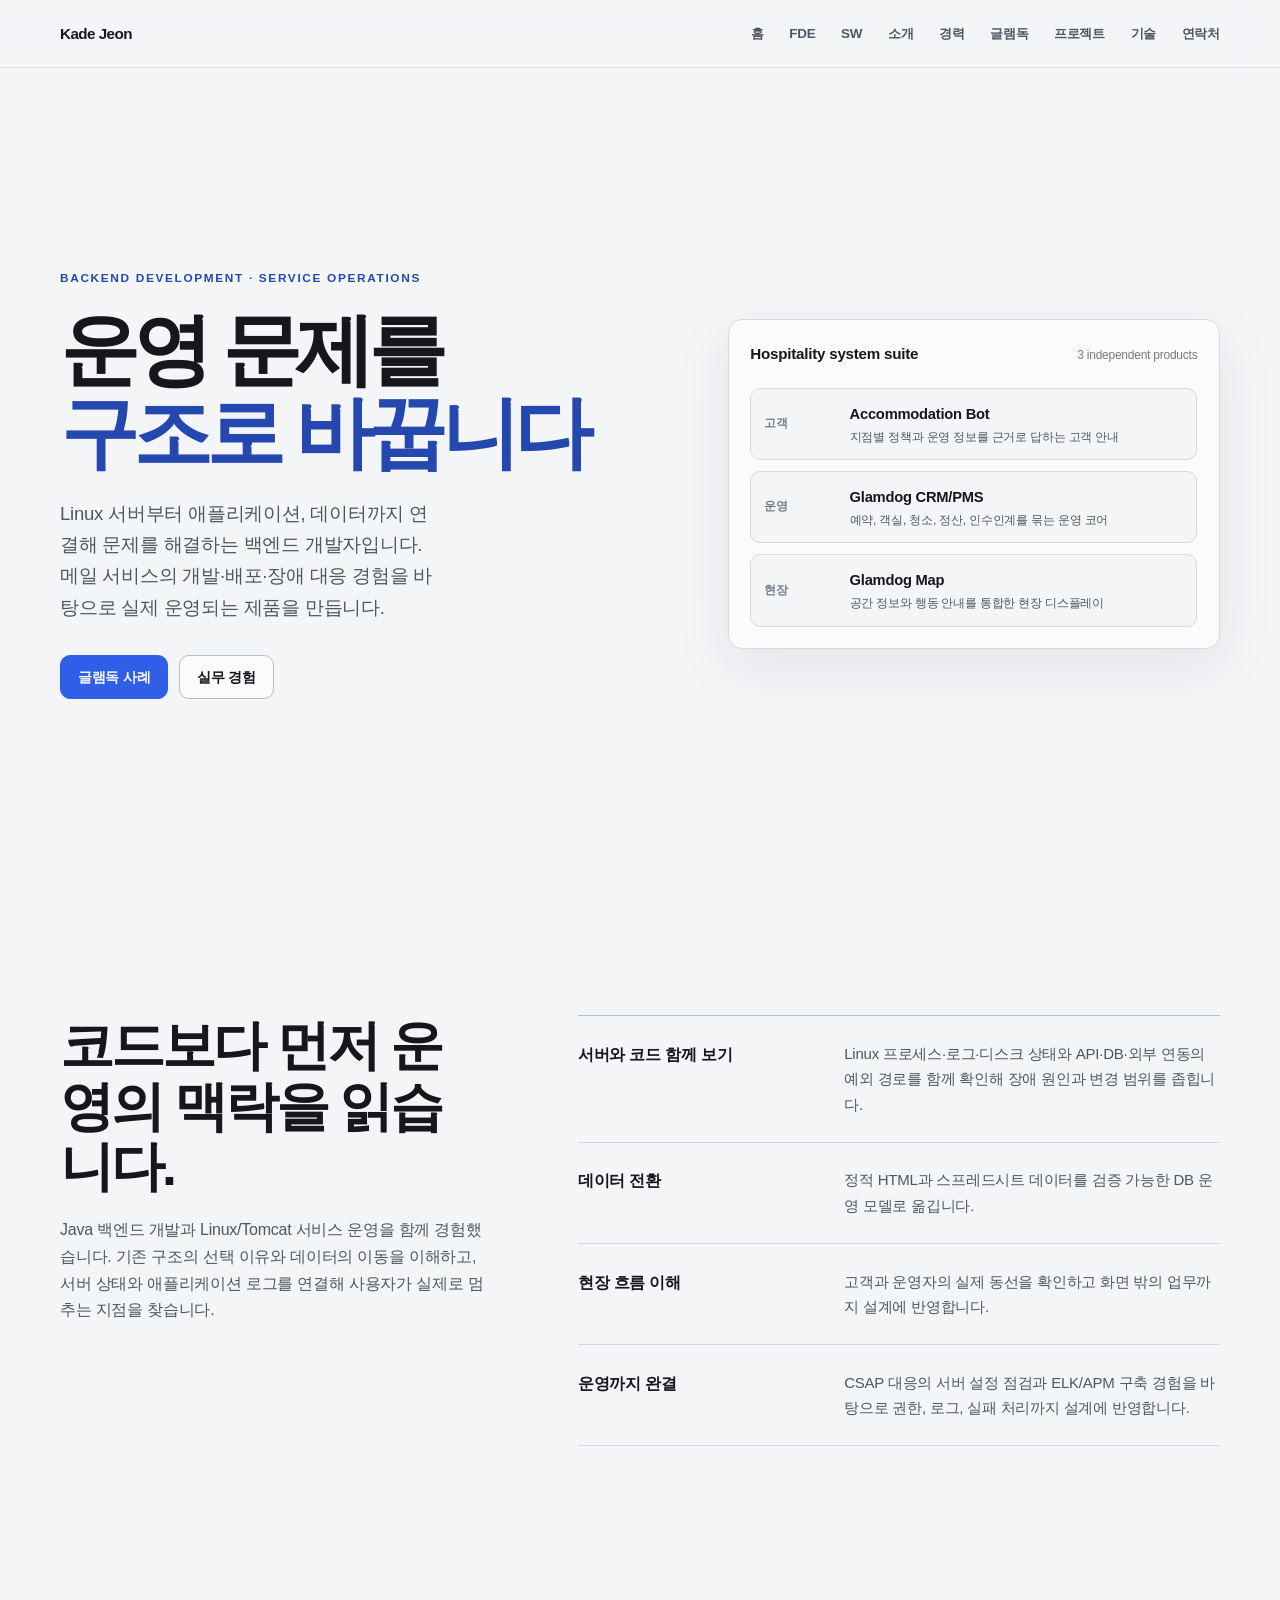
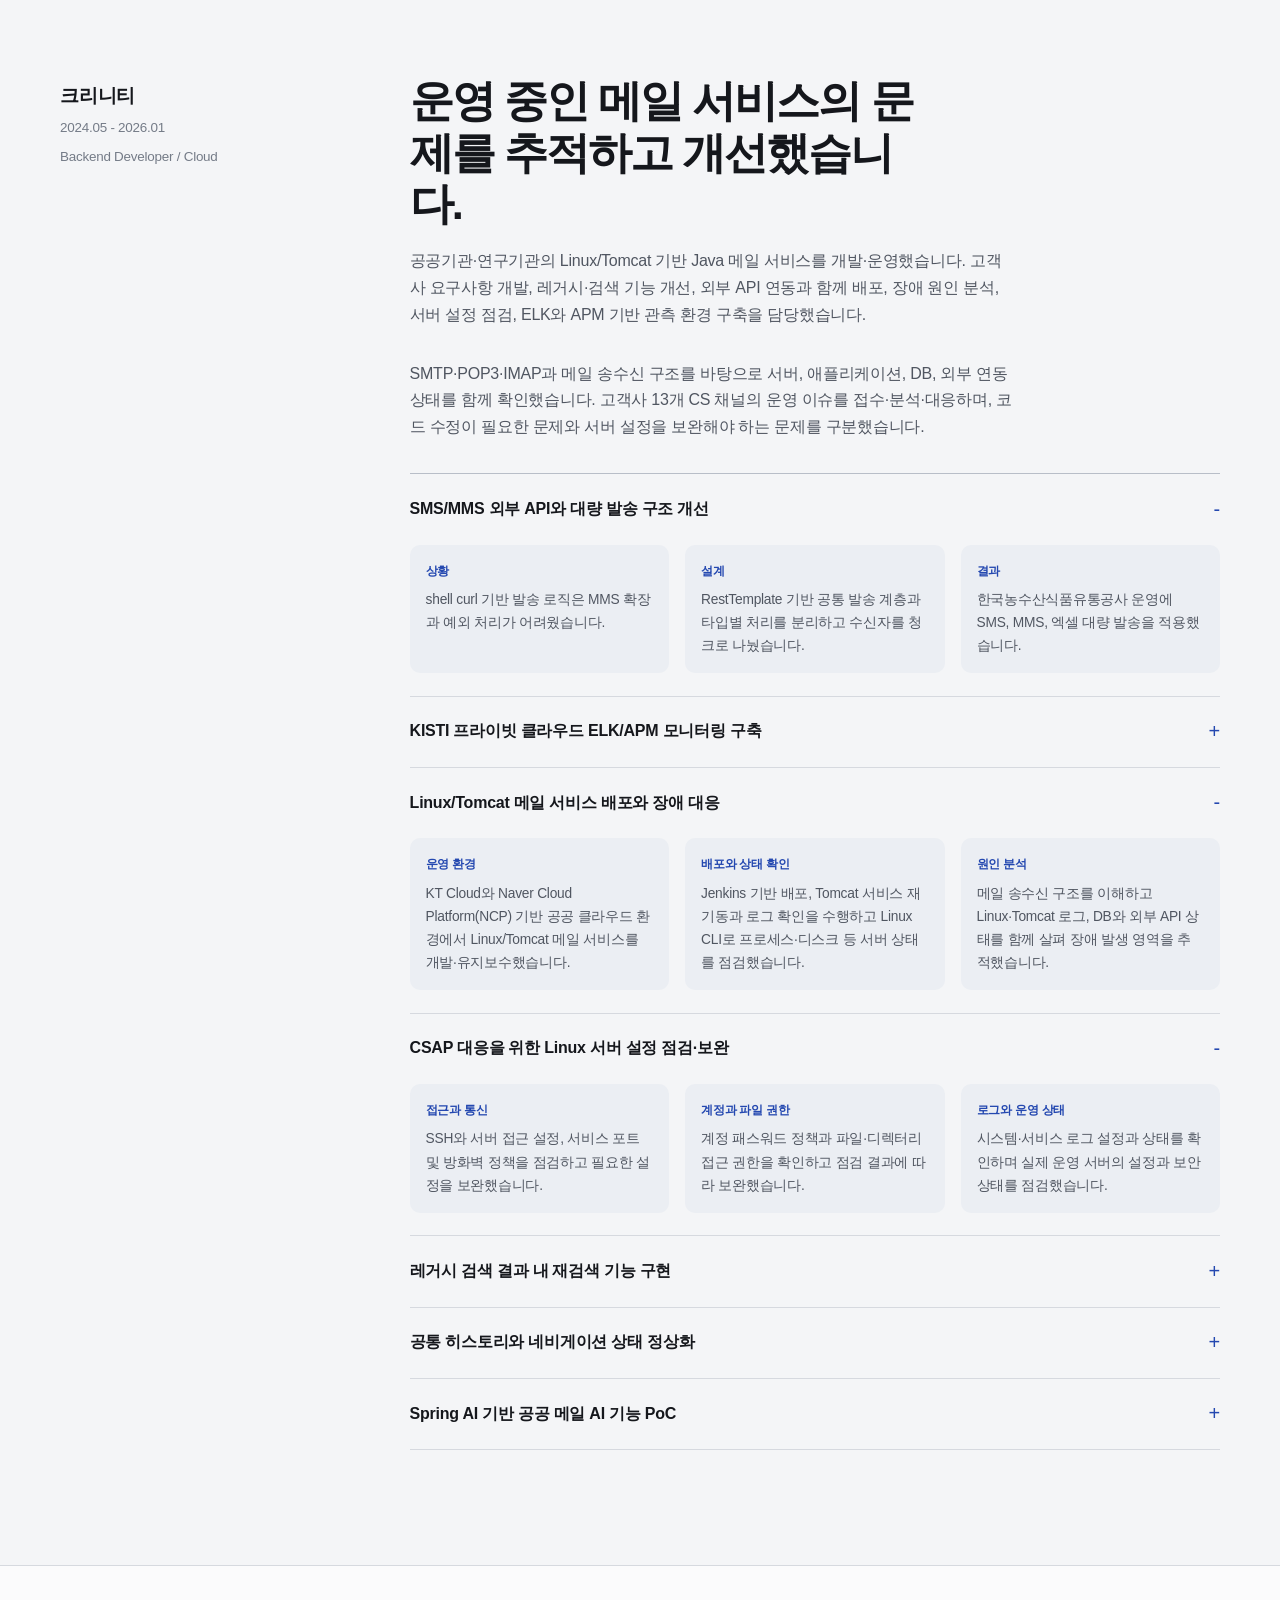
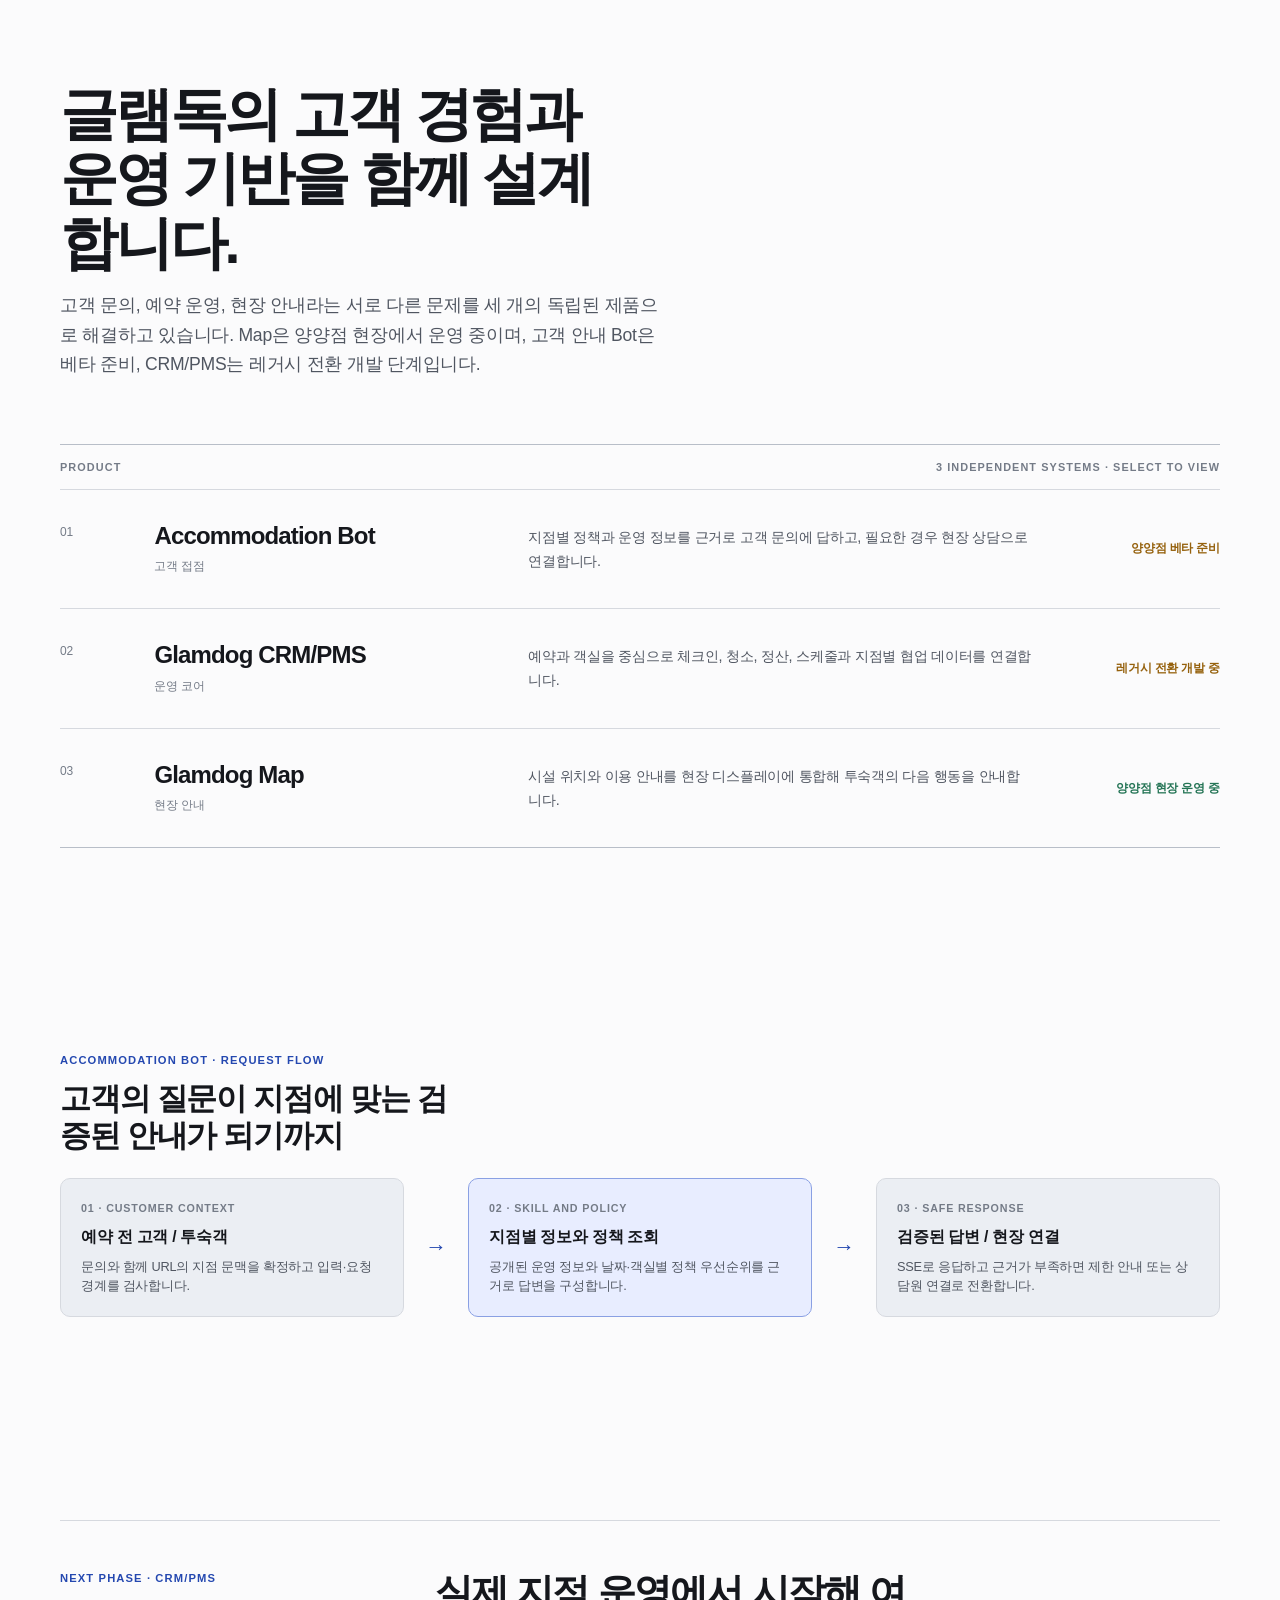
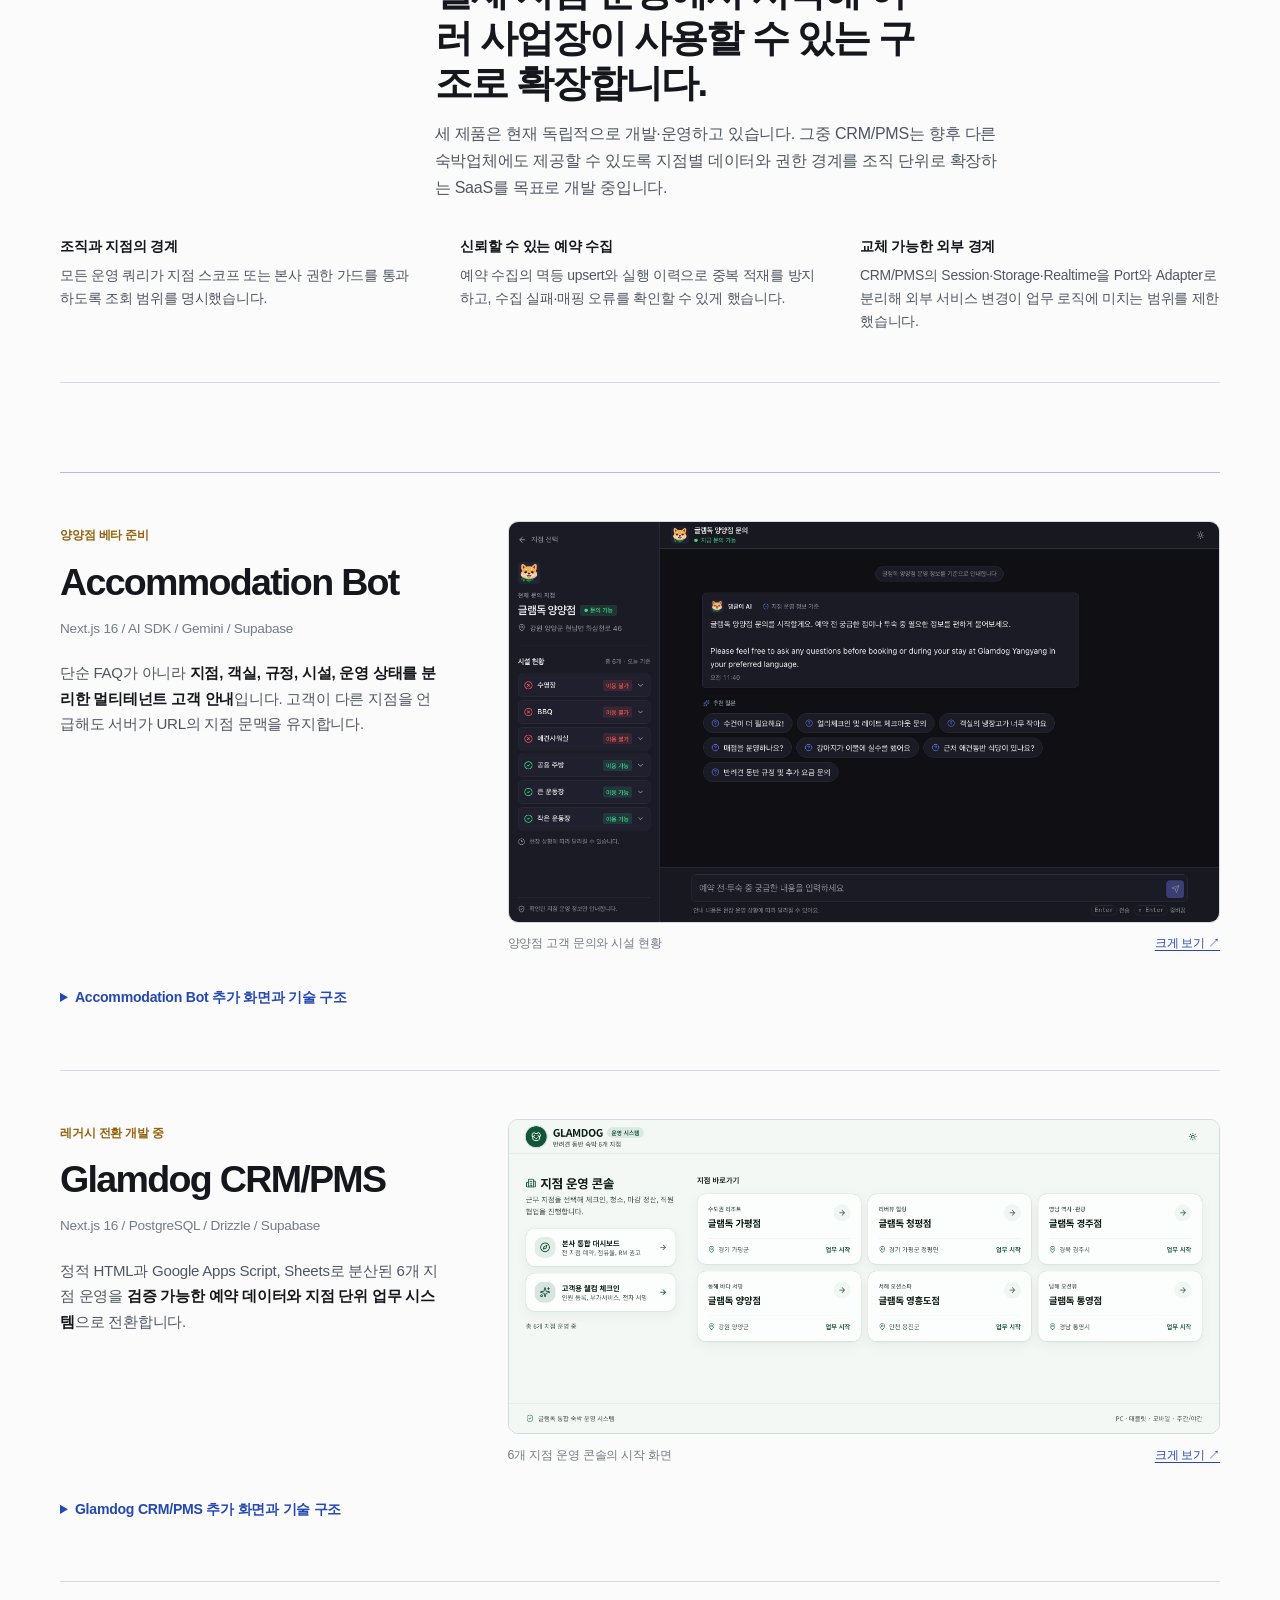
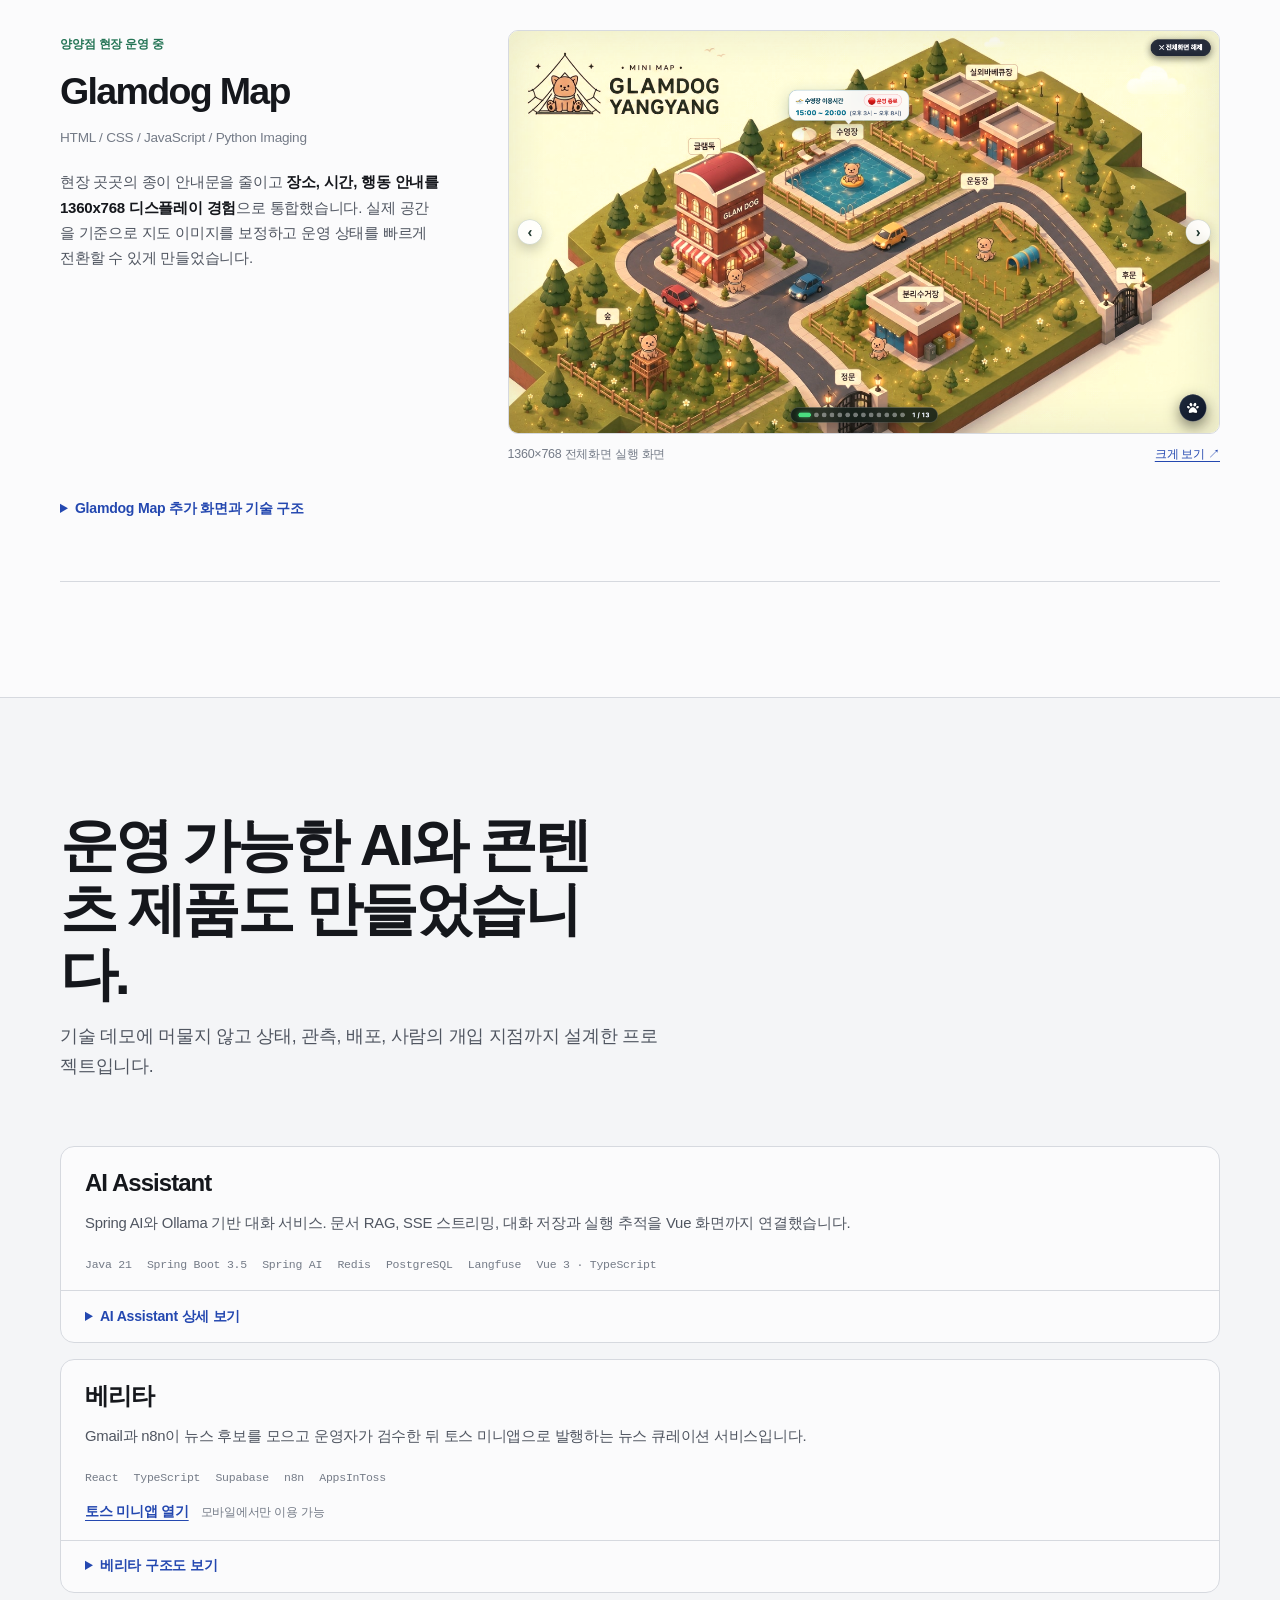
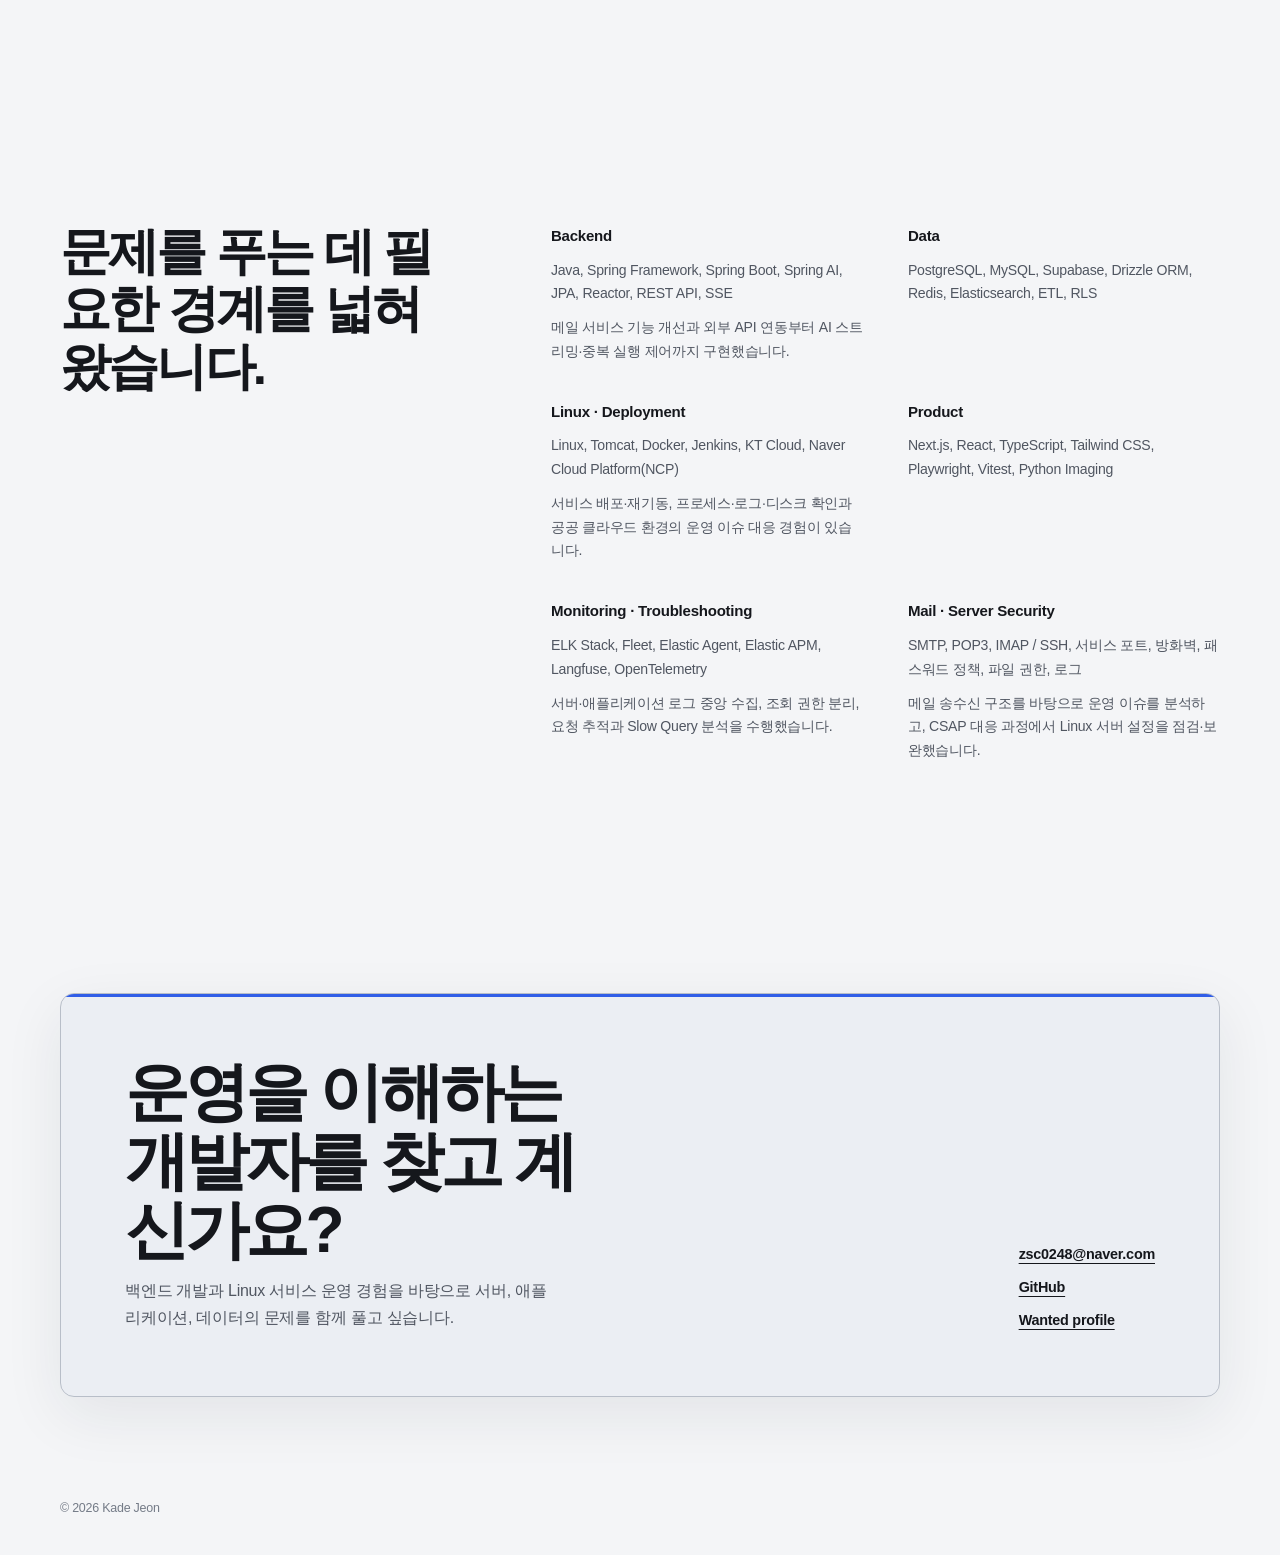
==== commit 733af30d: "Add FDE and SW position portfolio pages Introduce /fde/ and /sw/ tailored pages sharing the site vis" ====
--- a/index.html
+++ b/index.html
@@ -1451,9 +1451,7 @@
           height: 60px;
         }
 
-        .nav-links li:nth-child(1),
-        .nav-links li:nth-child(2),
-        .nav-links li:nth-child(5) {
+        .nav-links li.hide-sm {
           display: none;
         }
 
@@ -1591,11 +1589,14 @@
       <div class="site-nav__inner shell">
         <a class="brand" href="#top">Kade Jeon</a>
         <ul class="nav-links">
-          <li><a href="#about">소개</a></li>
-          <li><a href="#experience">경력</a></li>
-          <li><a href="#glamdog">글램독</a></li>
-          <li><a href="#projects">프로젝트</a></li>
-          <li><a href="#skills">기술</a></li>
+          <li><a href="./" aria-current="page">홈</a></li>
+          <li><a href="./fde/">FDE</a></li>
+          <li><a href="./sw/">SW</a></li>
+          <li class="hide-sm"><a href="#about">소개</a></li>
+          <li class="hide-sm"><a href="#experience">경력</a></li>
+          <li class="hide-sm"><a href="#glamdog">글램독</a></li>
+          <li class="hide-sm"><a href="#projects">프로젝트</a></li>
+          <li class="hide-sm"><a href="#skills">기술</a></li>
           <li><a href="#contact">연락처</a></li>
         </ul>
       </div>
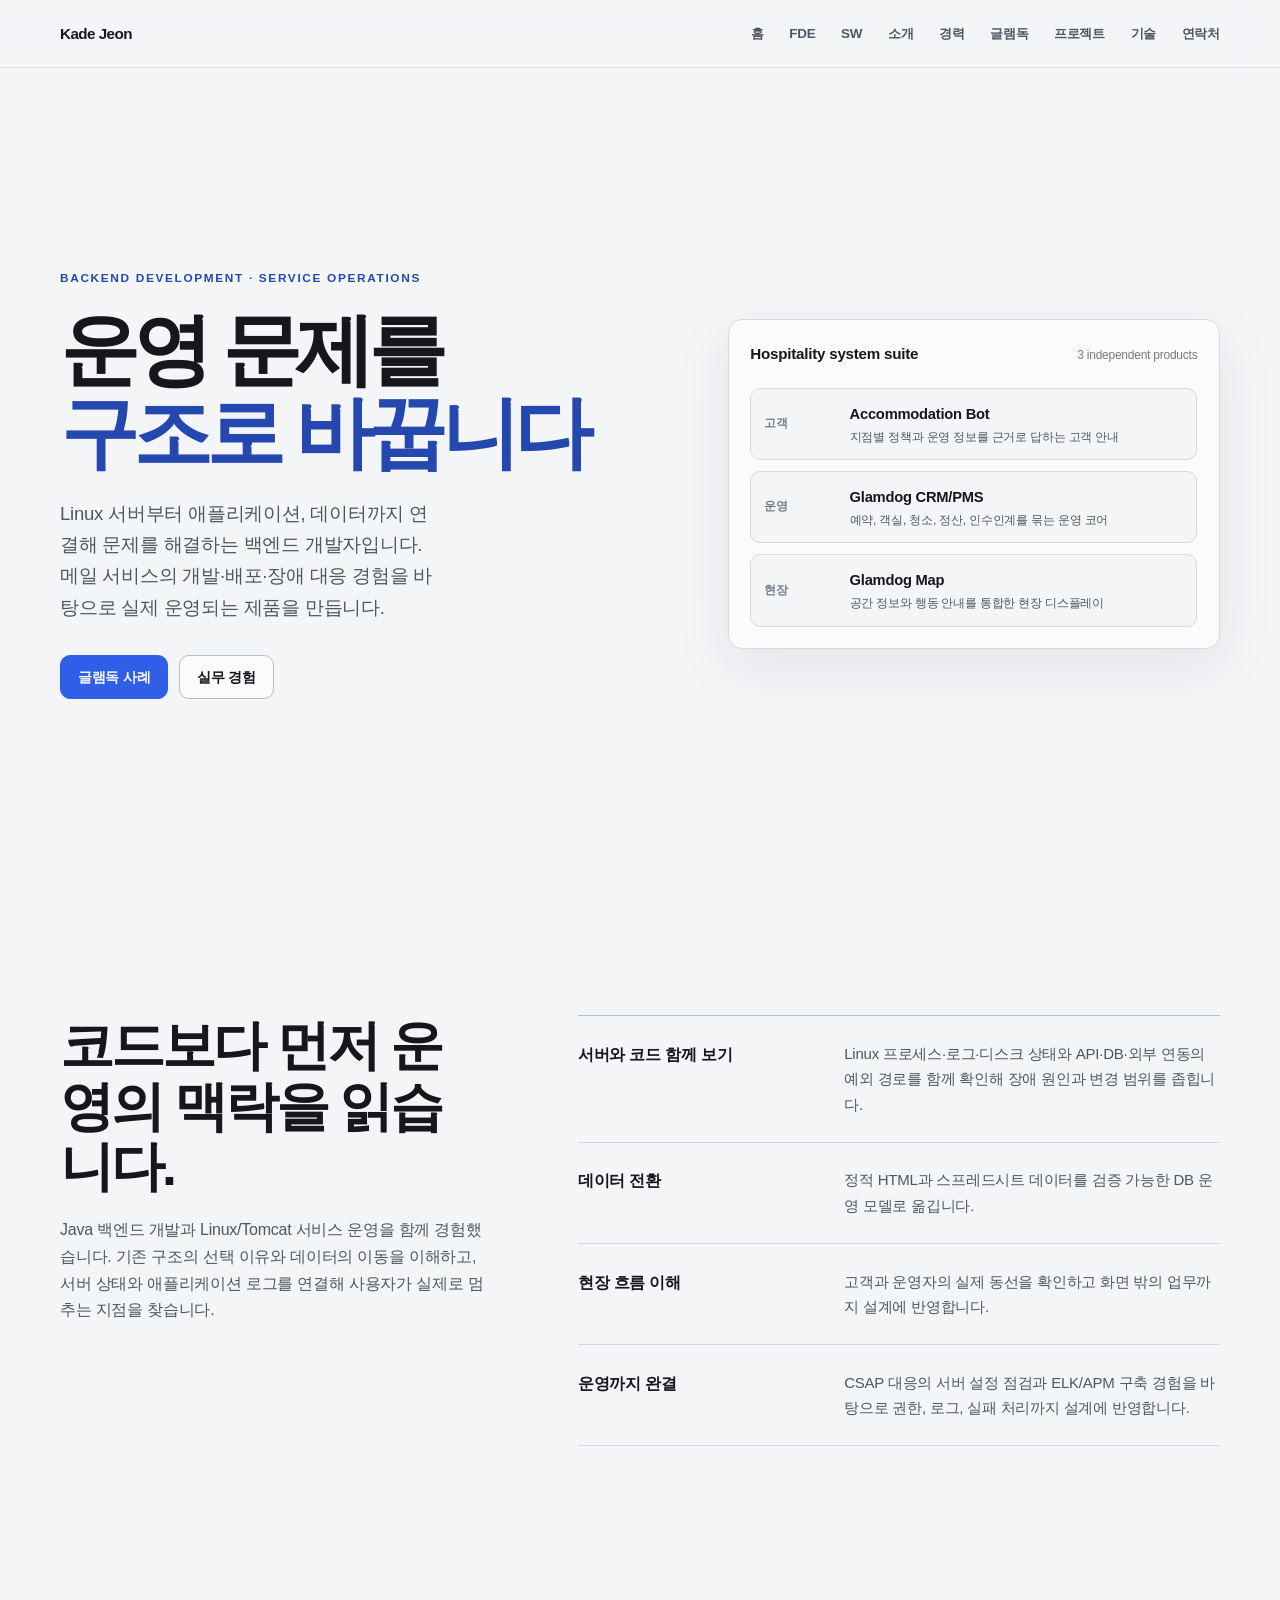
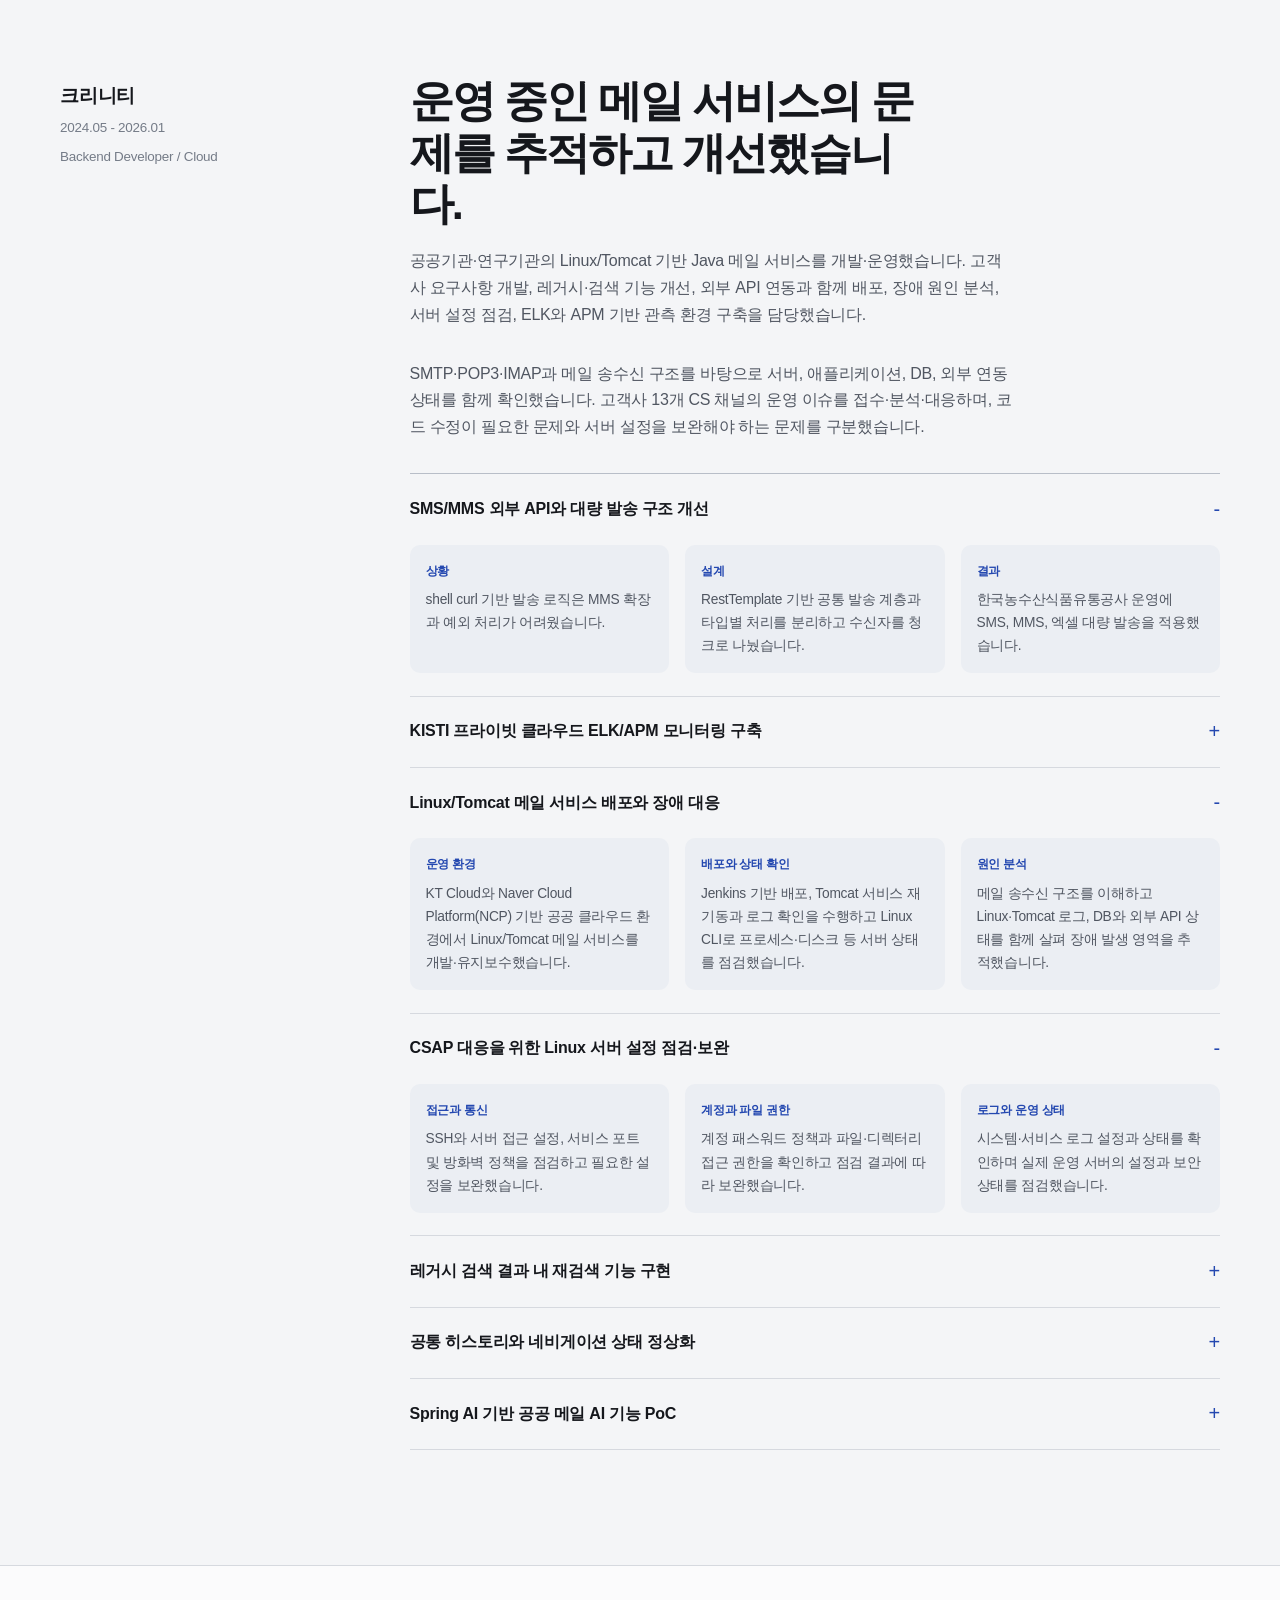
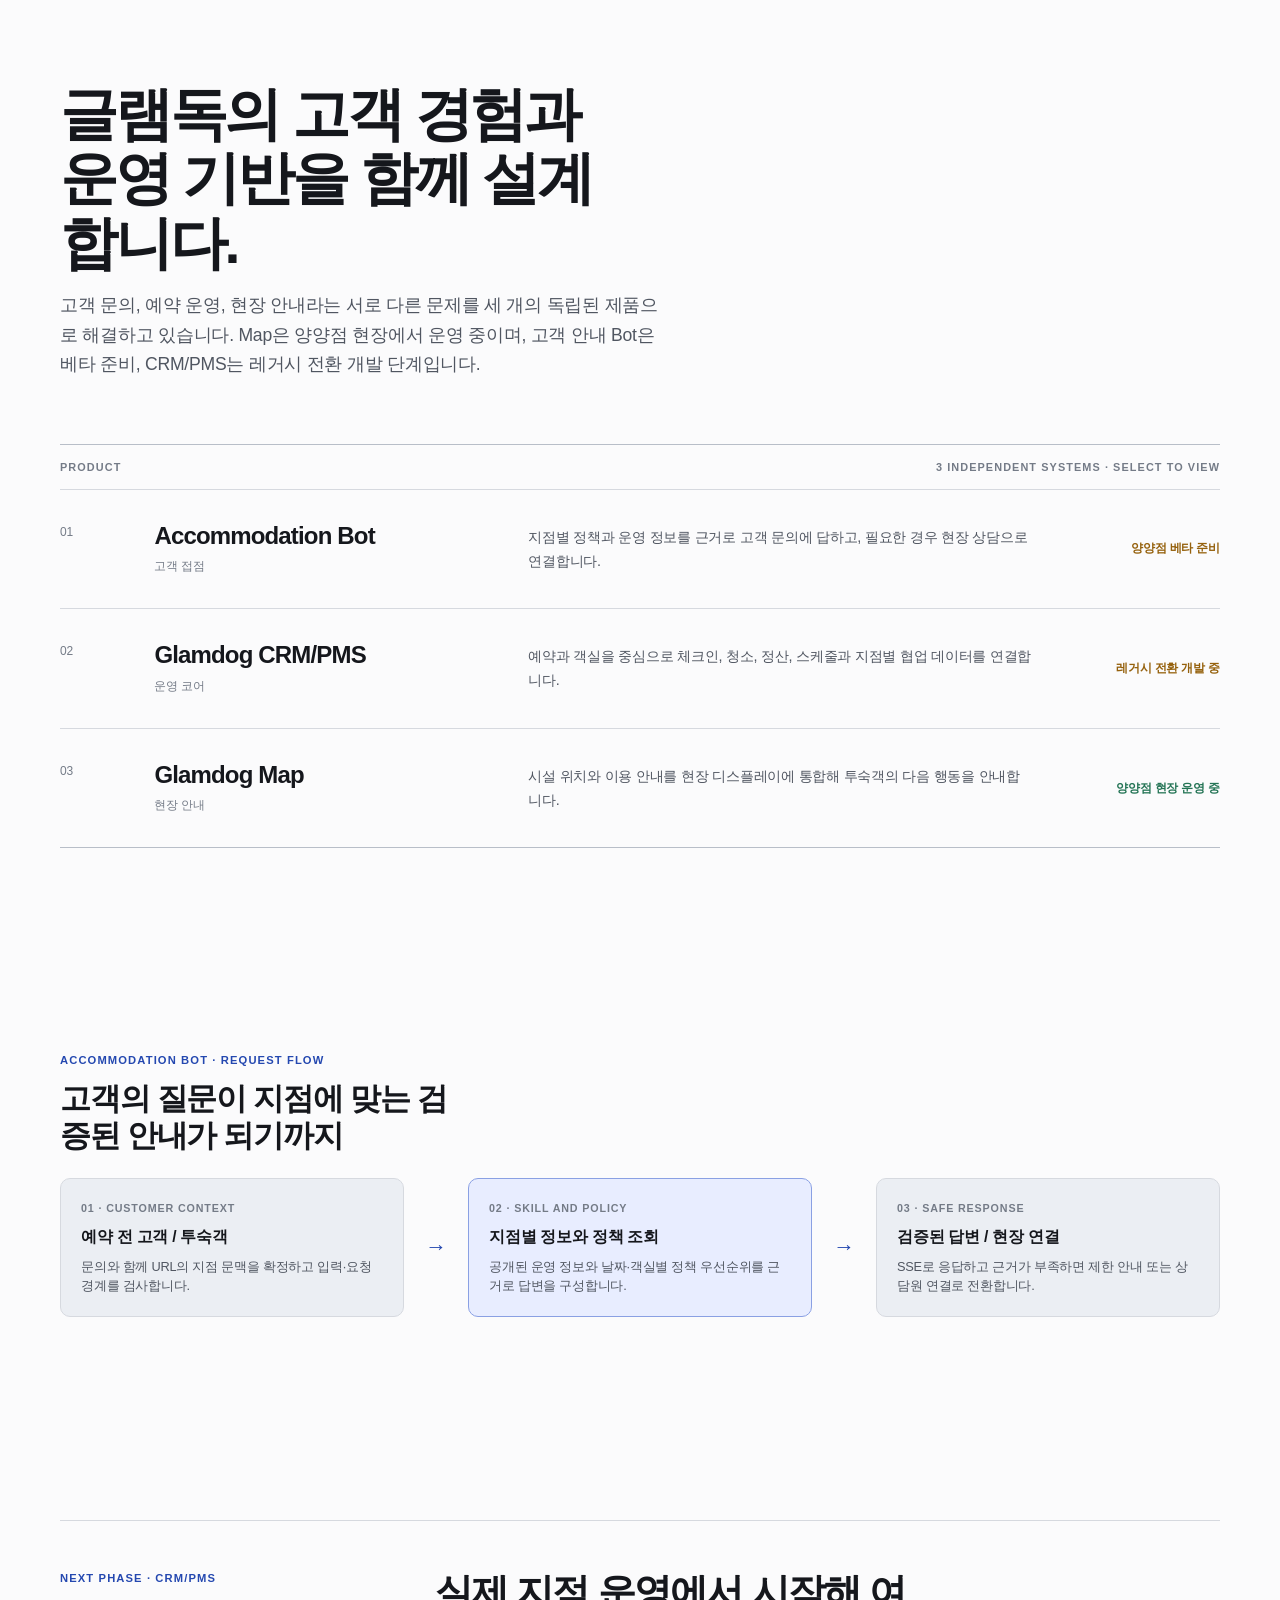
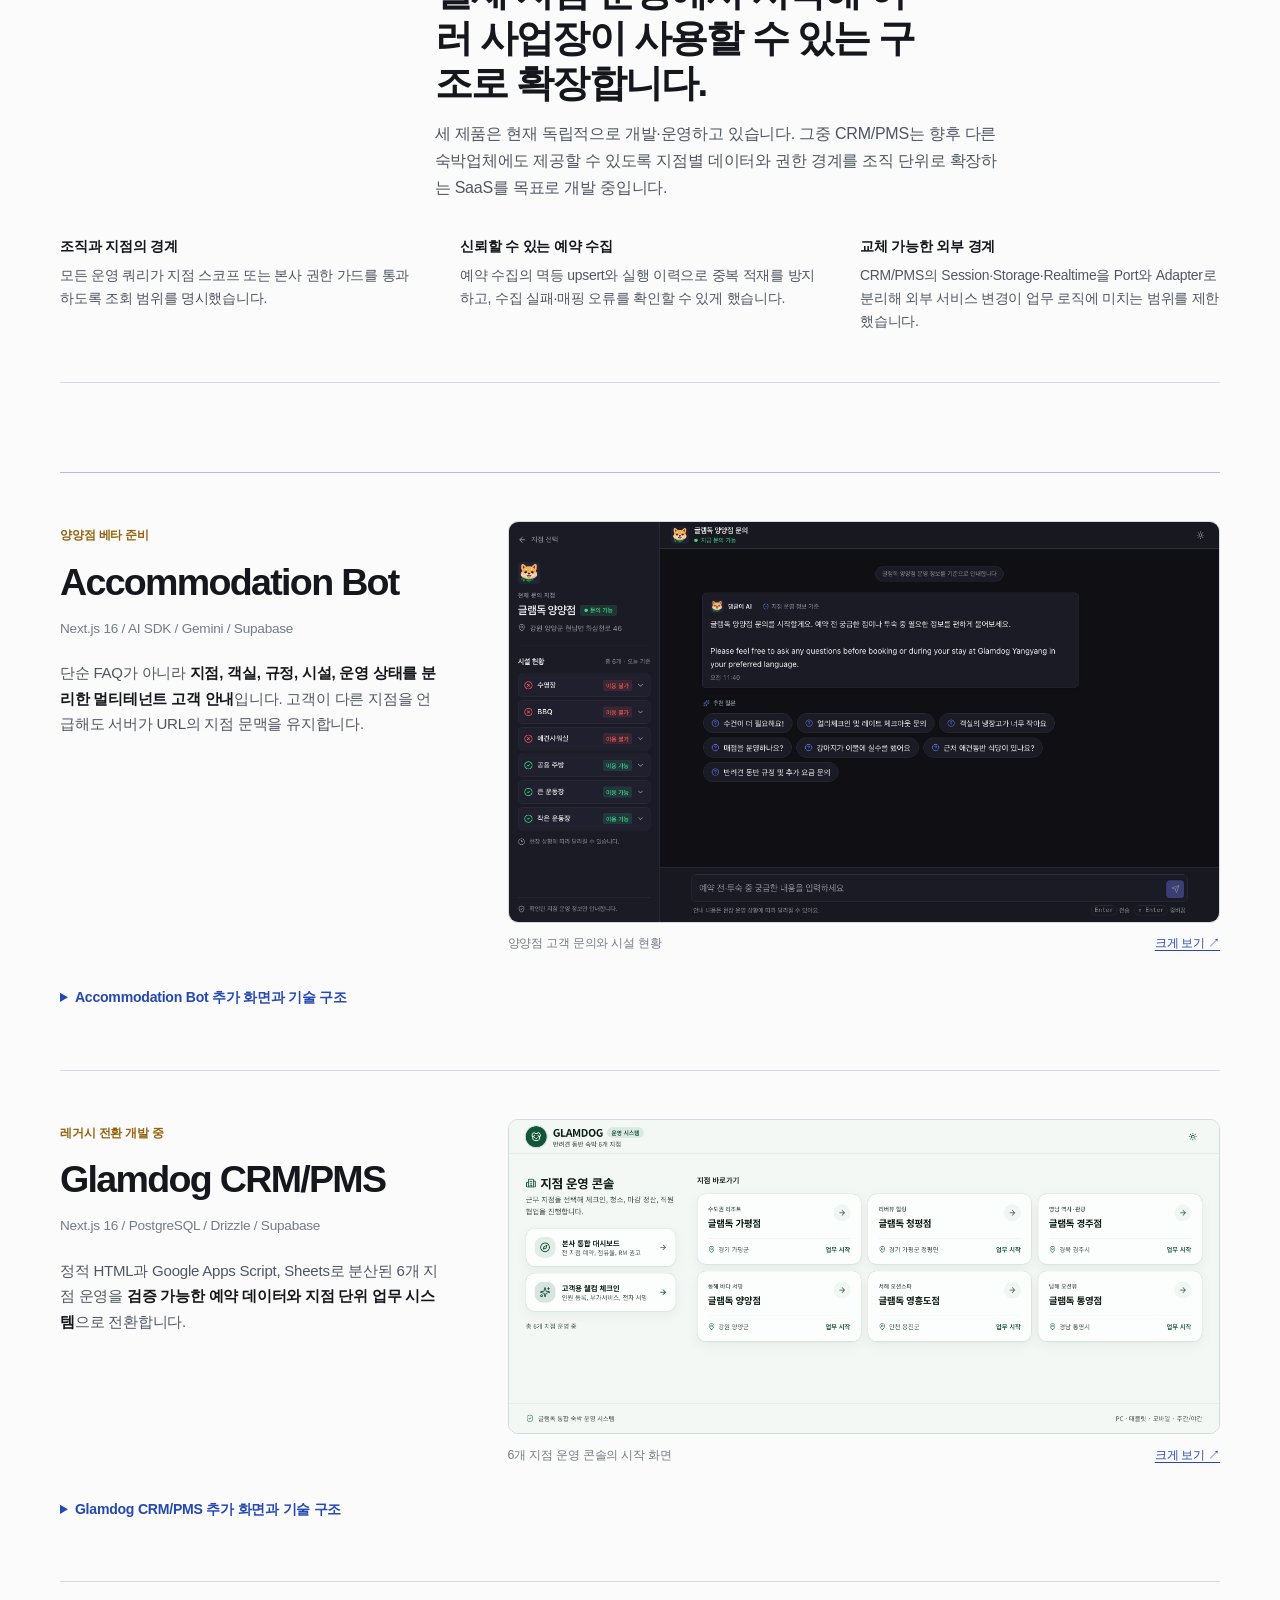
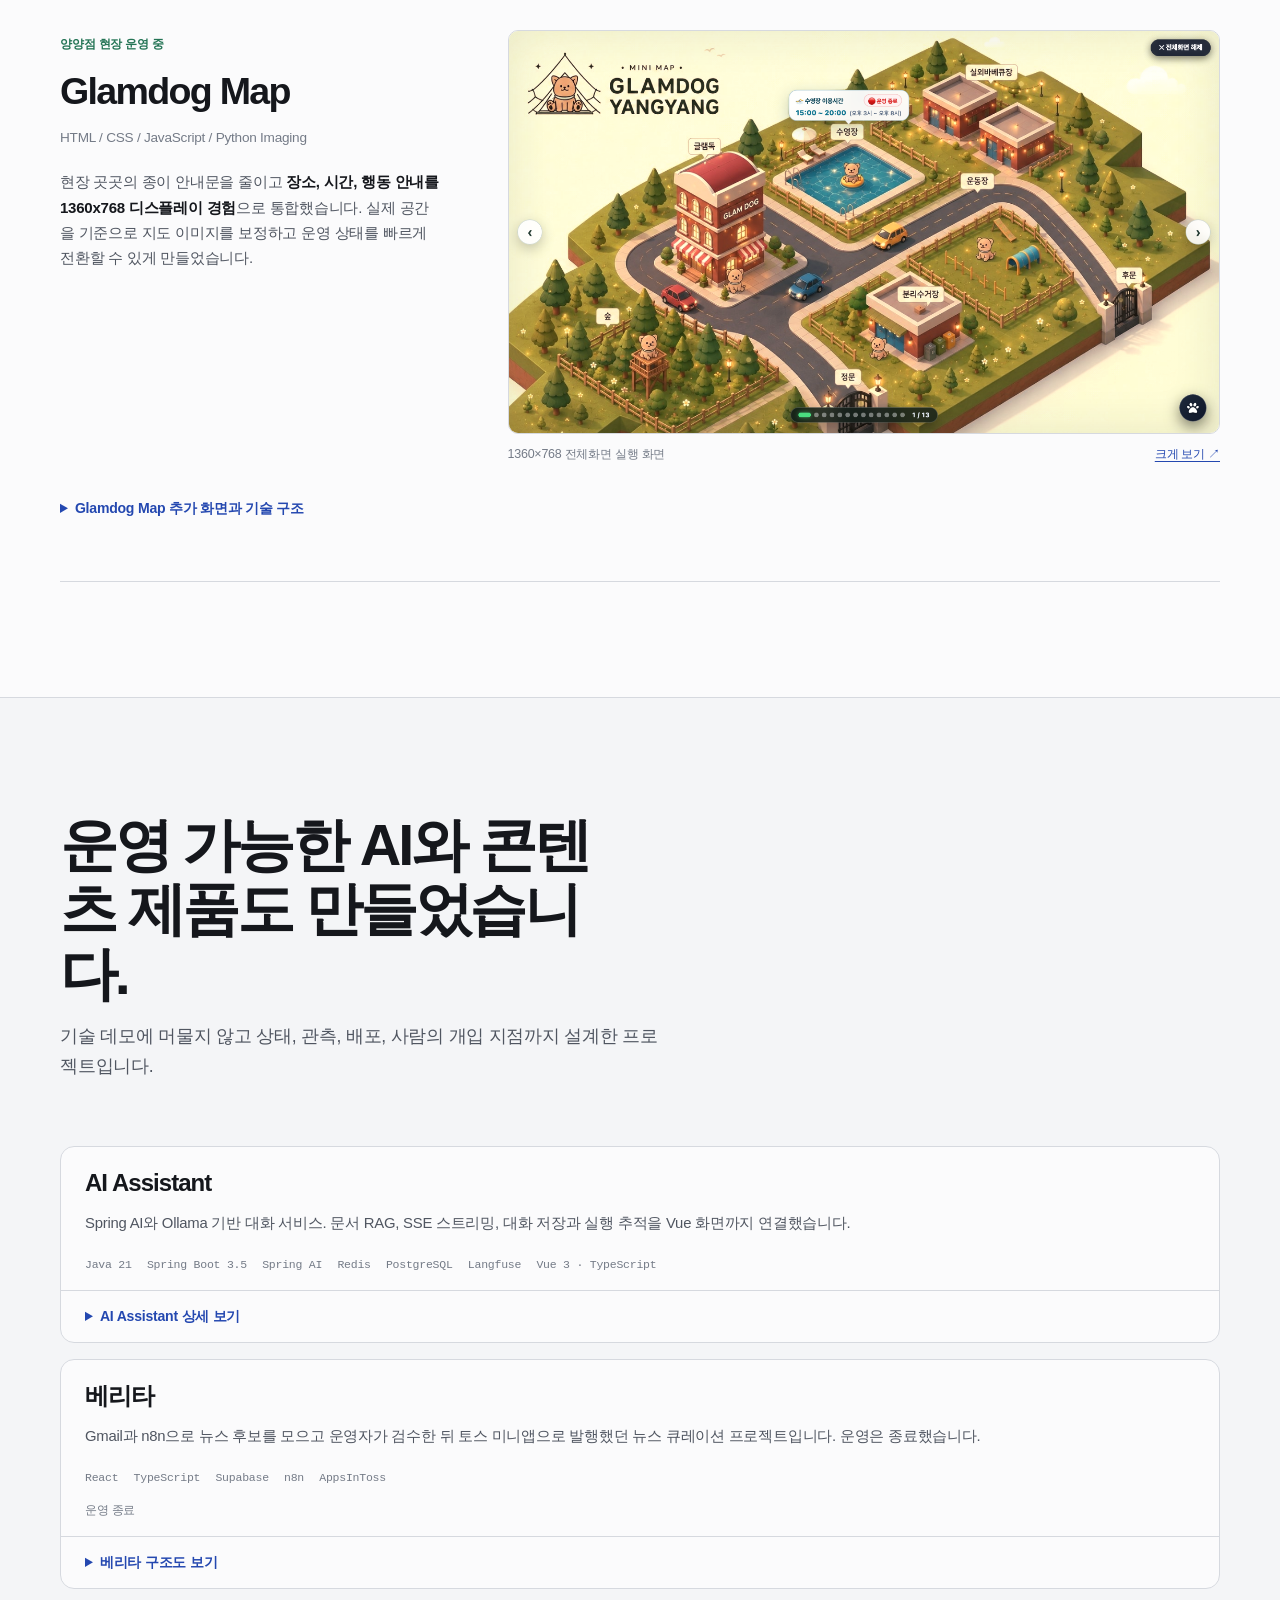
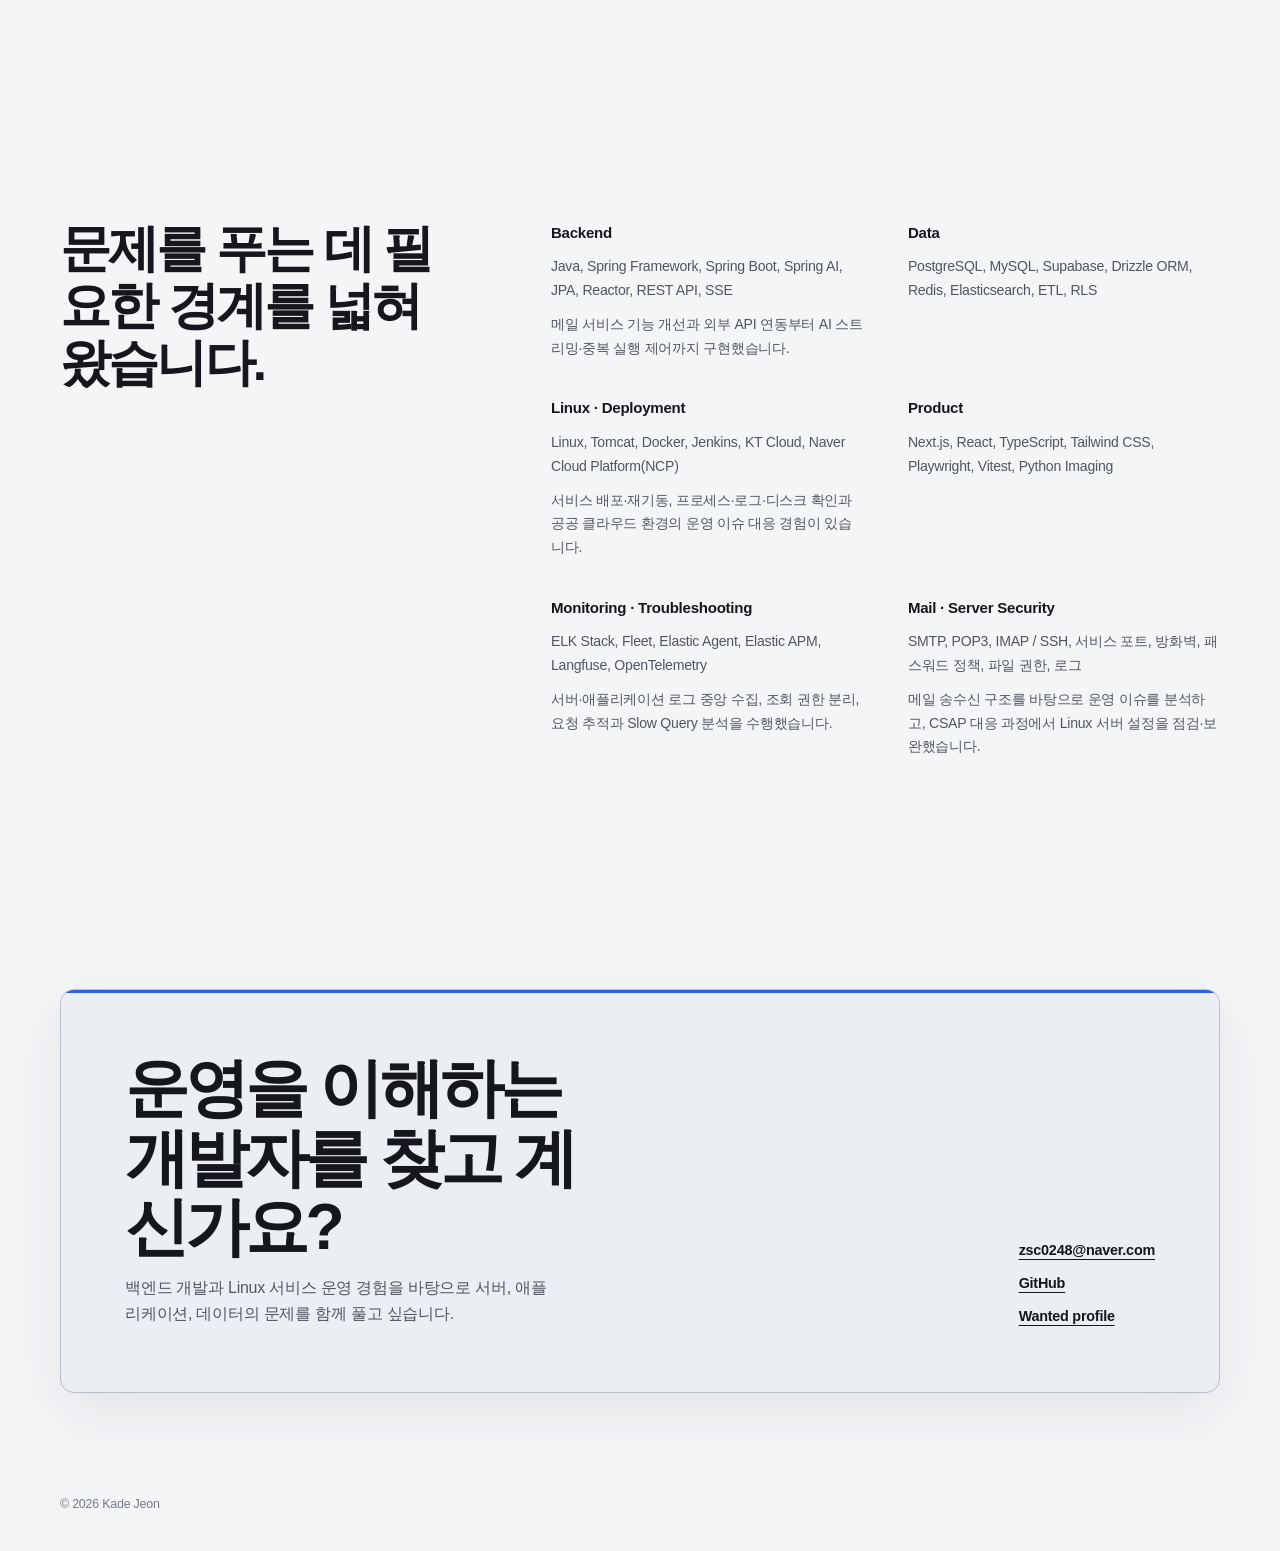
==== commit 7bd5ba5d: "Clarify Berita as a past project and soften FDE copy Mark Berita as ended across the portfolio and r" ====
--- a/index.html
+++ b/index.html
@@ -2230,7 +2230,7 @@
               <header class="work-card__content">
                 <h3 id="berita-title">베리타</h3>
                 <p class="work-card__summary">
-                  Gmail과 n8n이 뉴스 후보를 모으고 운영자가 검수한 뒤 토스 미니앱으로 발행하는 뉴스 큐레이션 서비스입니다.
+                  Gmail과 n8n으로 뉴스 후보를 모으고 운영자가 검수한 뒤 토스 미니앱으로 발행했던 뉴스 큐레이션 프로젝트입니다. 운영은 종료했습니다.
                 </p>
                 <div class="work-card__meta">
                   <span>React</span>
@@ -2240,13 +2240,7 @@
                   <span>AppsInToss</span>
                 </div>
                 <div class="miniapp-entry">
-                  <a
-                    class="text-link"
-                    href="https://minion.toss.im/L4OX1Hqz"
-                    target="_blank"
-                    rel="noopener noreferrer"
-                  >토스 미니앱 열기</a>
-                  <span class="availability-note">모바일에서만 이용 가능</span>
+                  <span class="availability-note">운영 종료</span>
                 </div>
               </header>
               <details class="project-disclosure">
@@ -2260,7 +2254,7 @@
                   loading="lazy"
                 />
                 <figcaption>
-                  <span>수집은 자동화하고, 발행 전 검수는 운영자에게 남긴 구조</span>
+                  <span>수집은 자동화하고, 발행 전 검수는 운영자가 맡았던 구조</span>
                   <a href="./images/berita-arch.svg" target="_blank" rel="noopener noreferrer">구조도 원본 보기 ↗</a>
                 </figcaption>
               </figure>
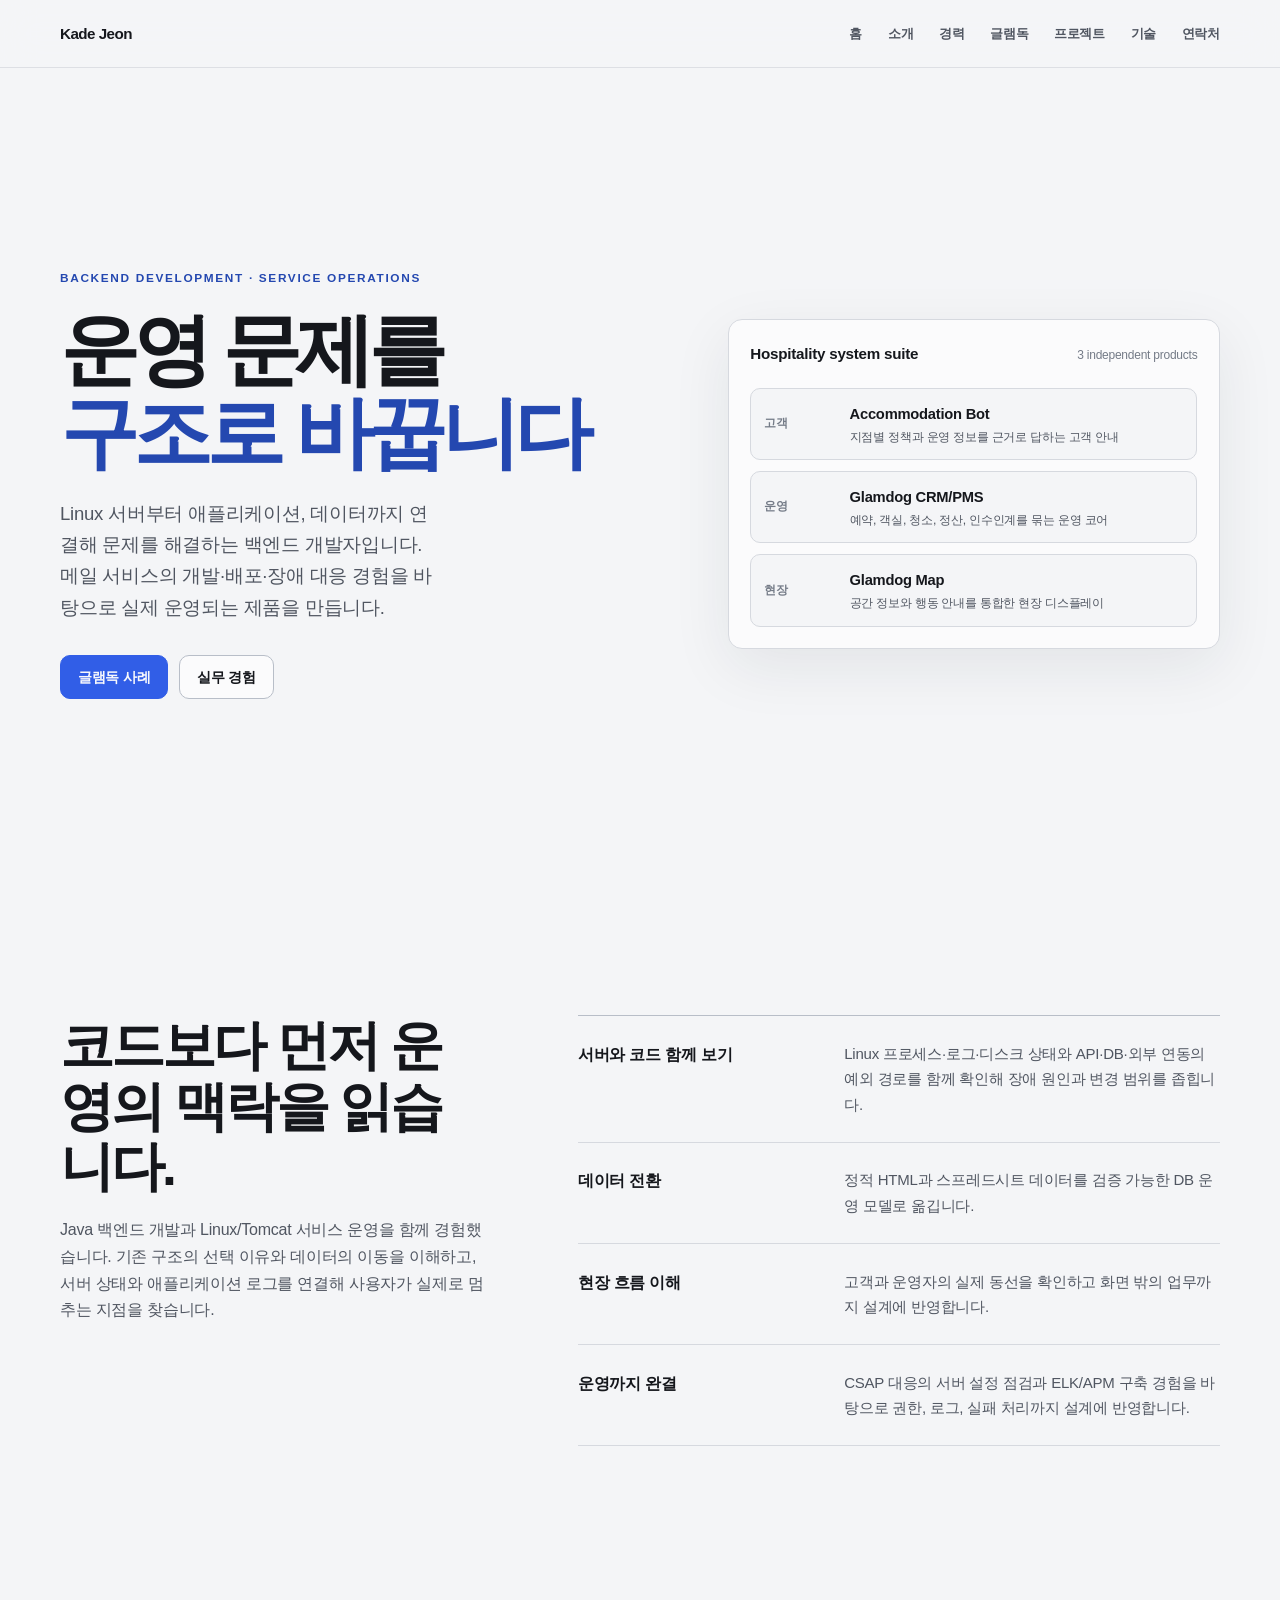
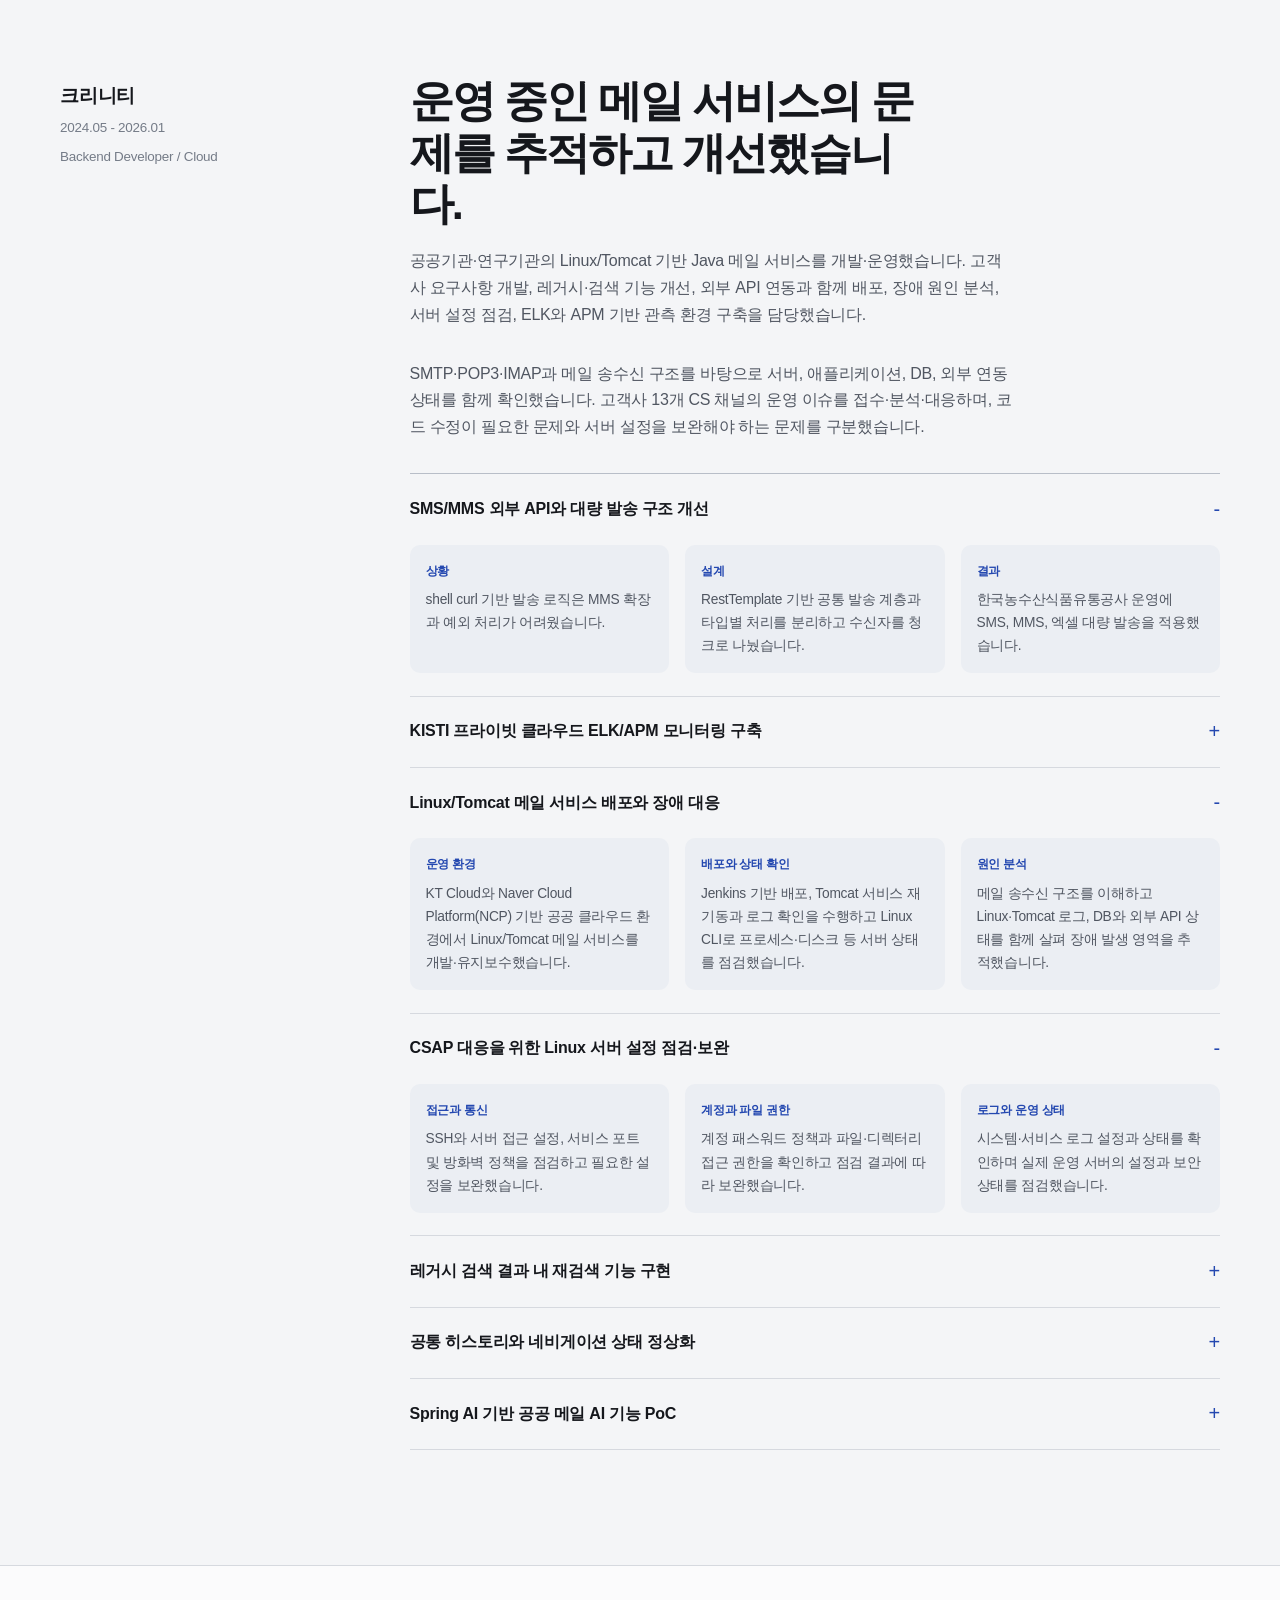
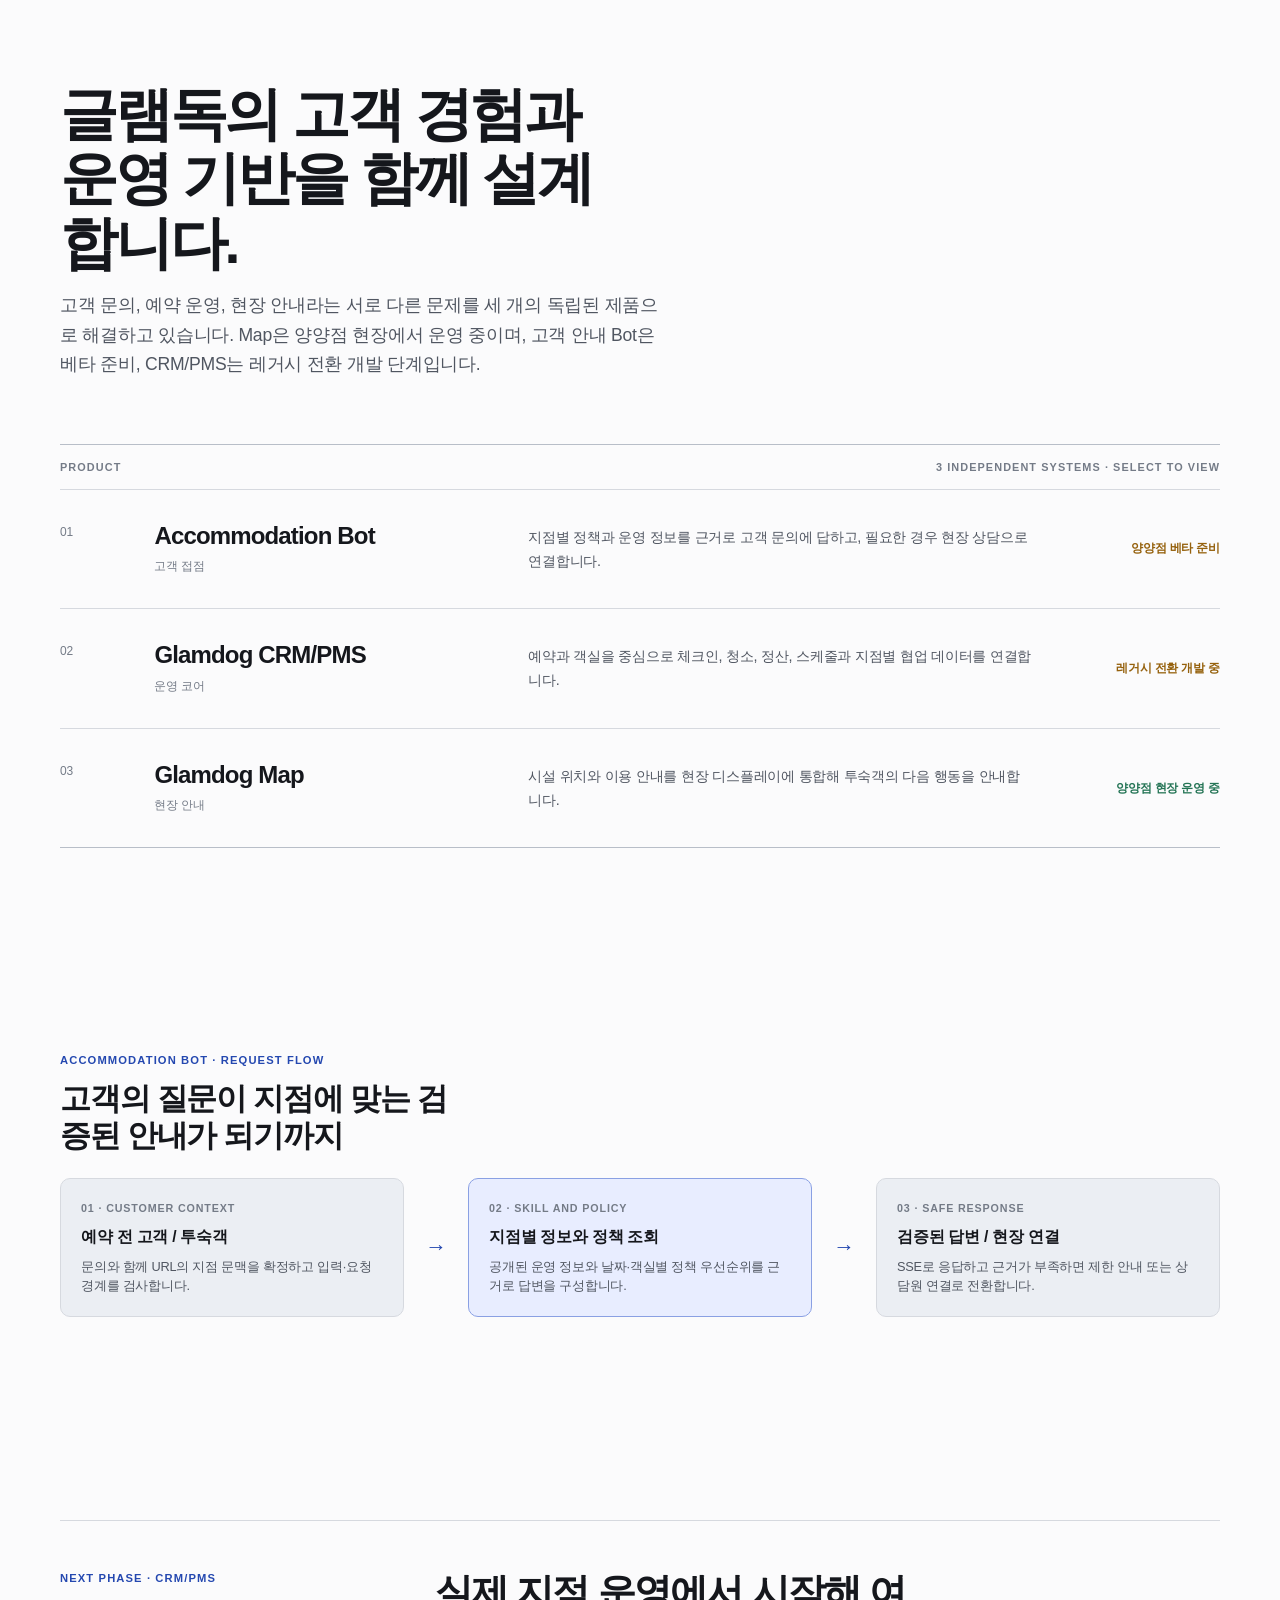
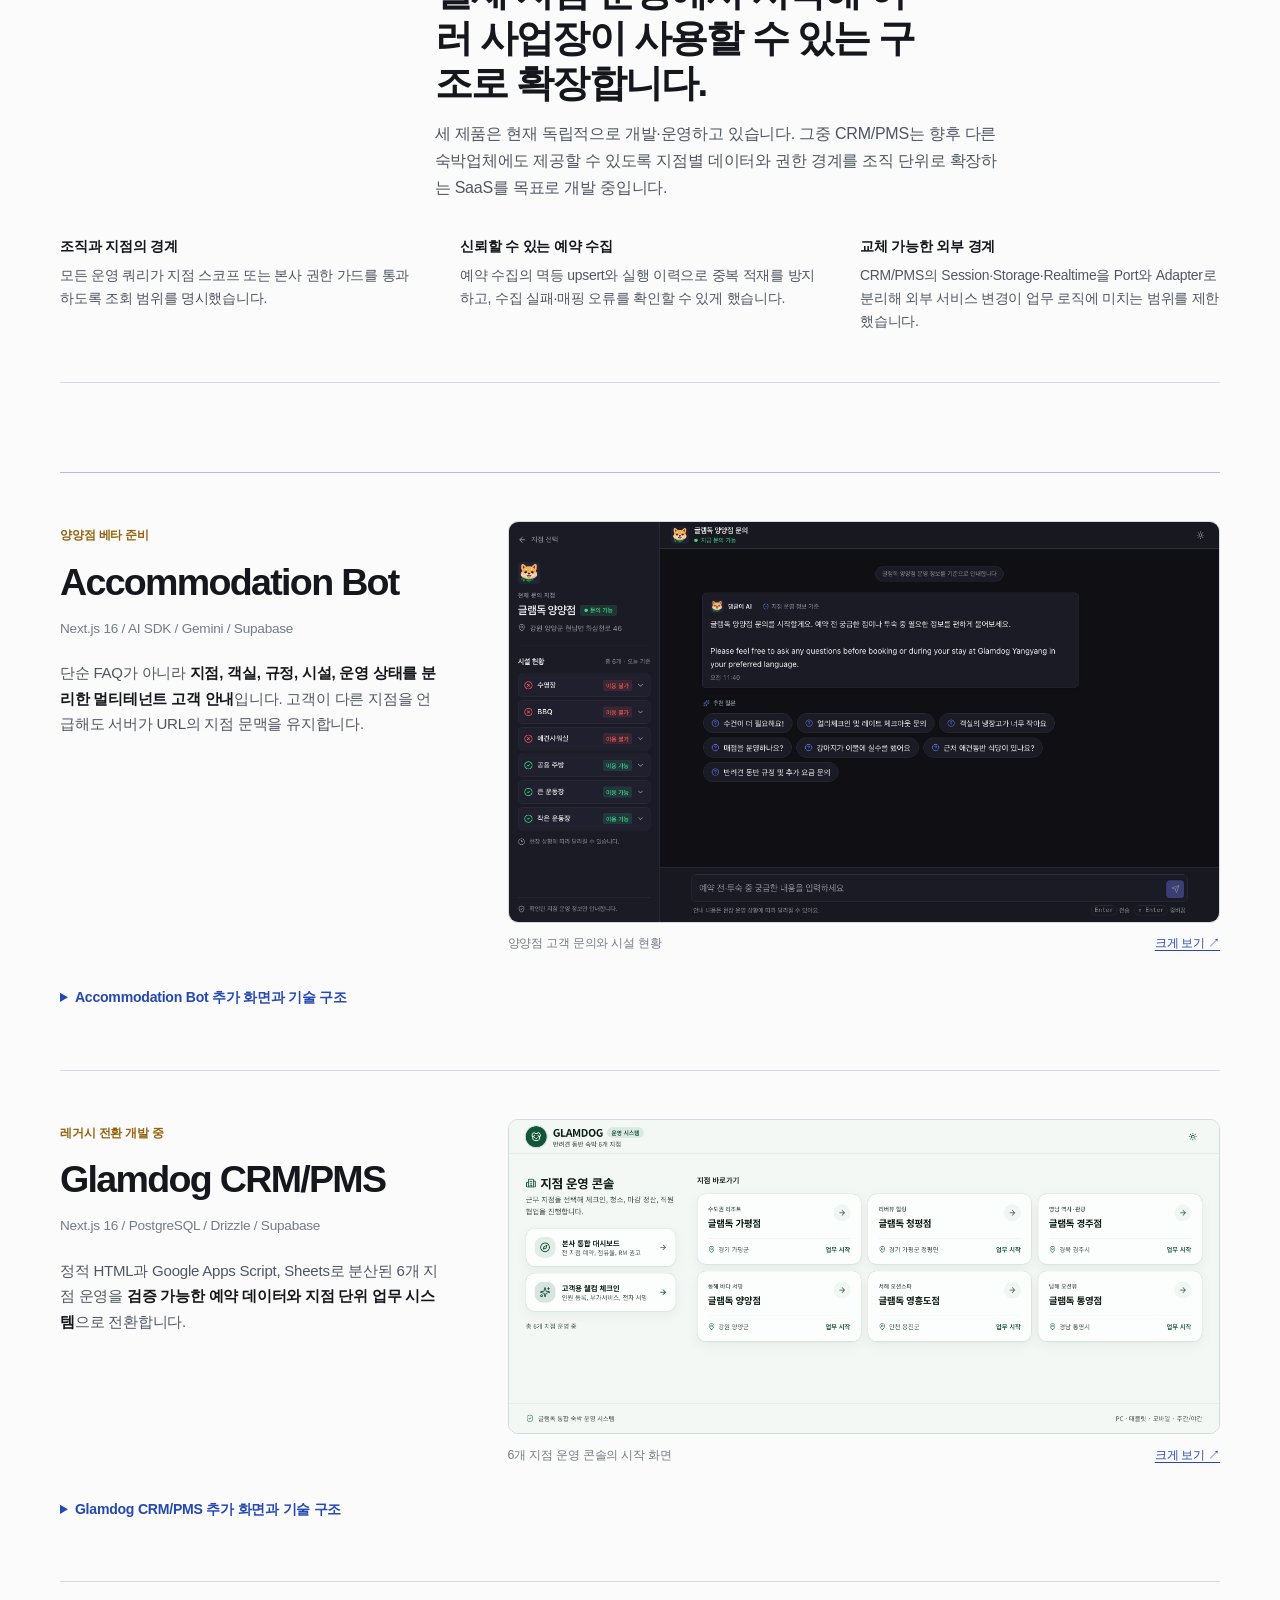
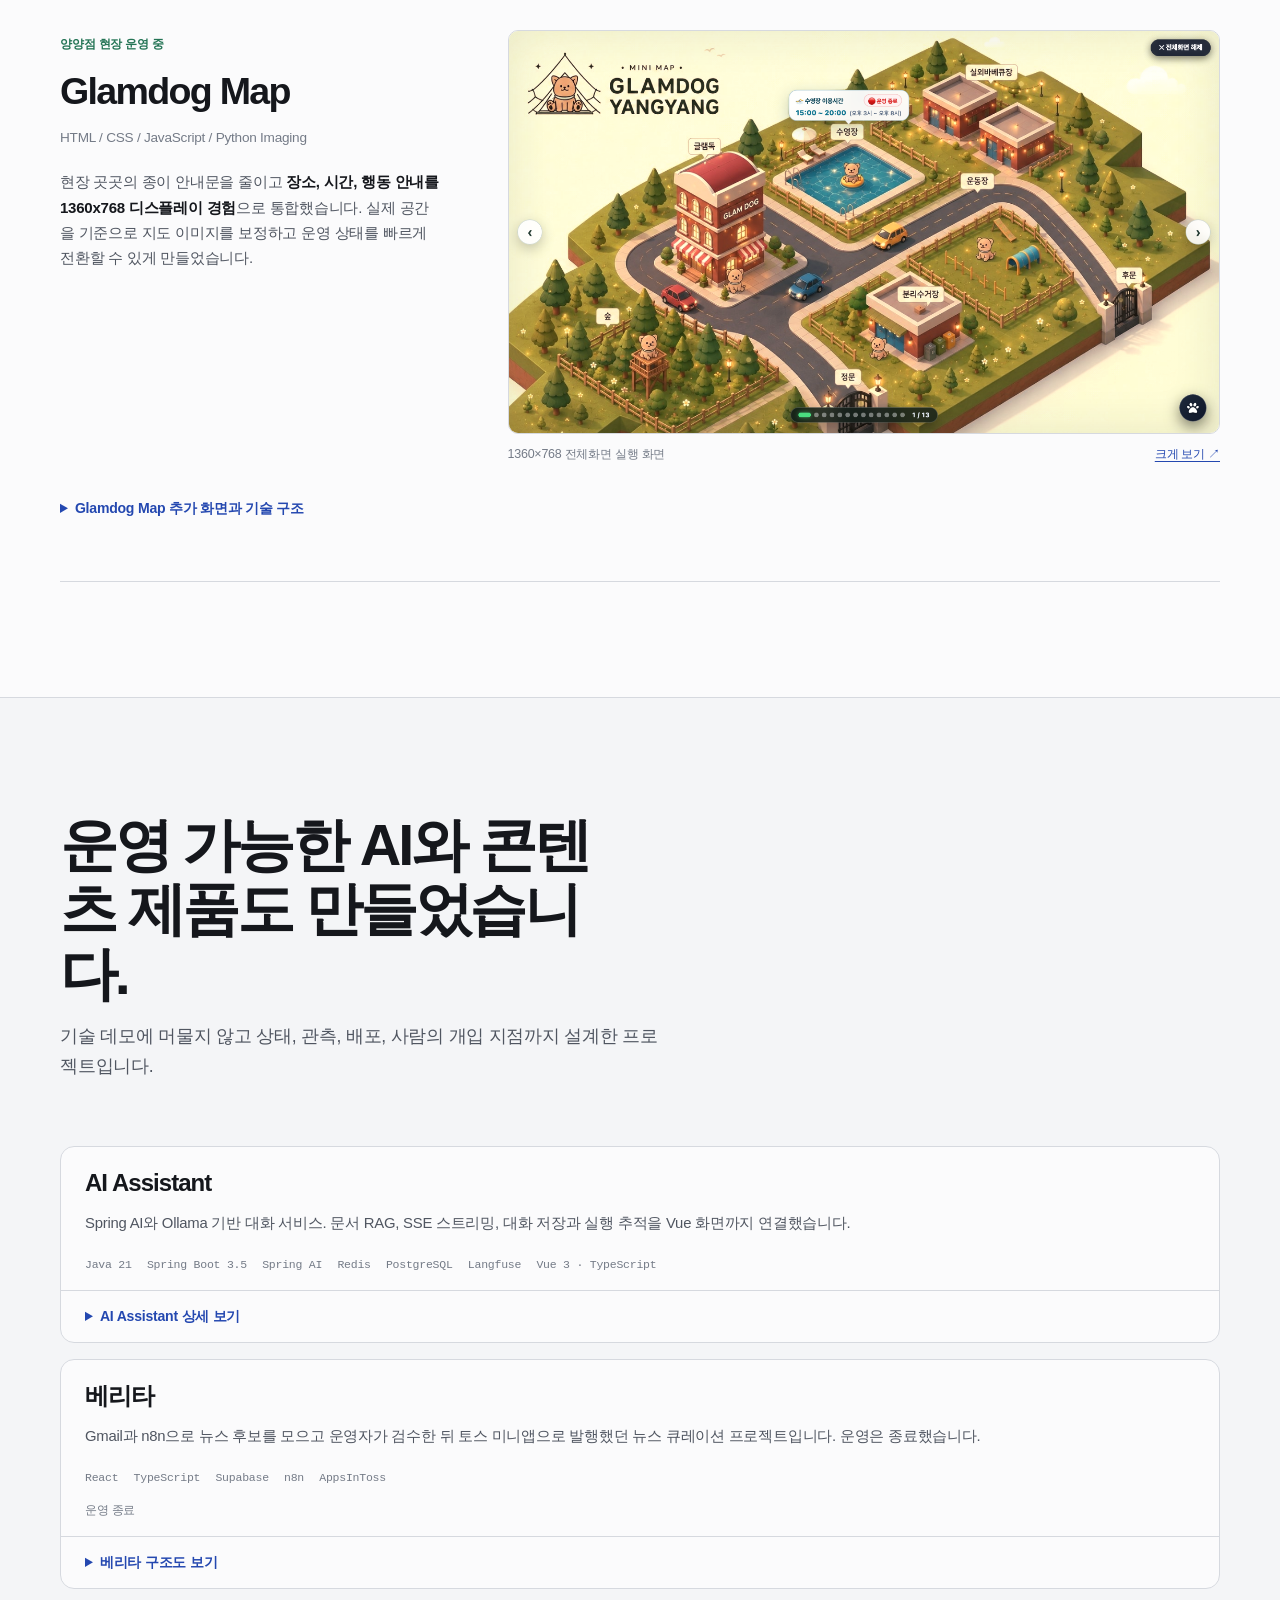
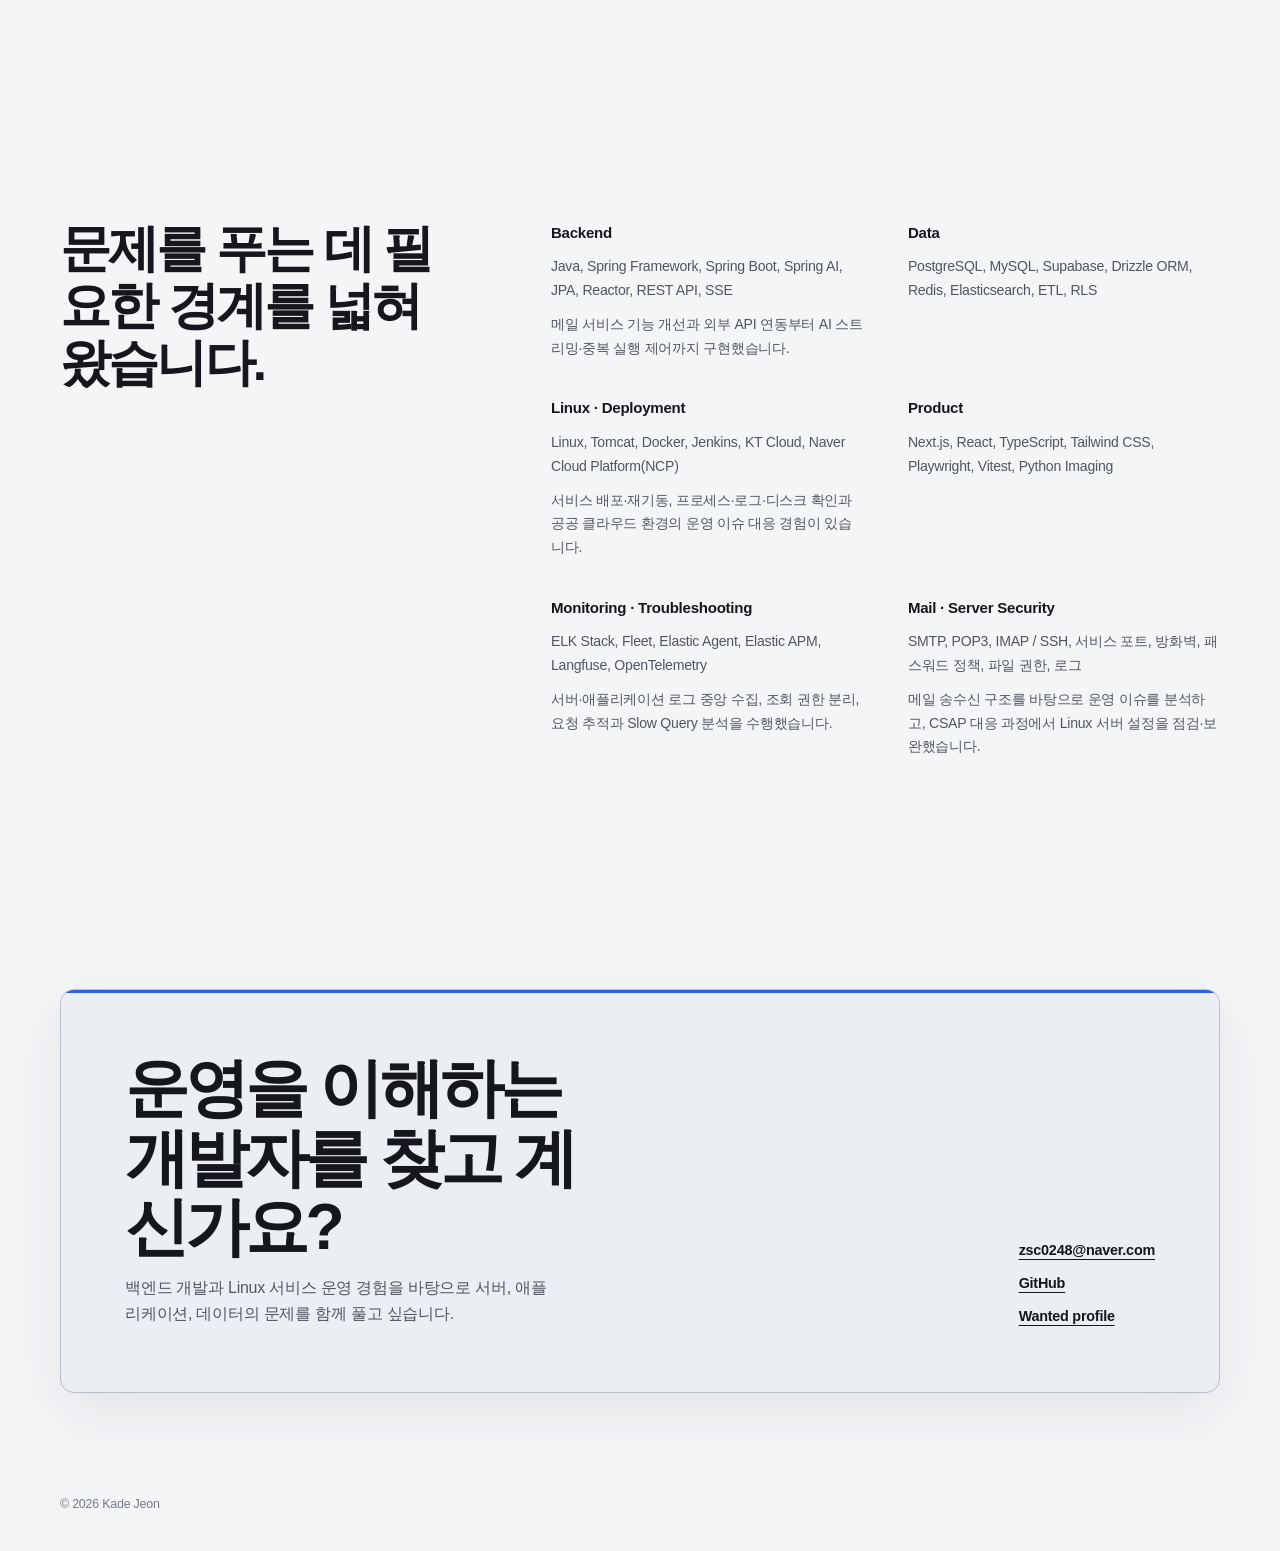
==== commit c8753376: "Hide FDE/SW links from public site navigation Keep /fde/ and /sw/ reachable by direct URL for privat" ====
--- a/index.html
+++ b/index.html
@@ -1590,8 +1590,6 @@
         <a class="brand" href="#top">Kade Jeon</a>
         <ul class="nav-links">
           <li><a href="./" aria-current="page">홈</a></li>
-          <li><a href="./fde/">FDE</a></li>
-          <li><a href="./sw/">SW</a></li>
           <li class="hide-sm"><a href="#about">소개</a></li>
           <li class="hide-sm"><a href="#experience">경력</a></li>
           <li class="hide-sm"><a href="#glamdog">글램독</a></li>
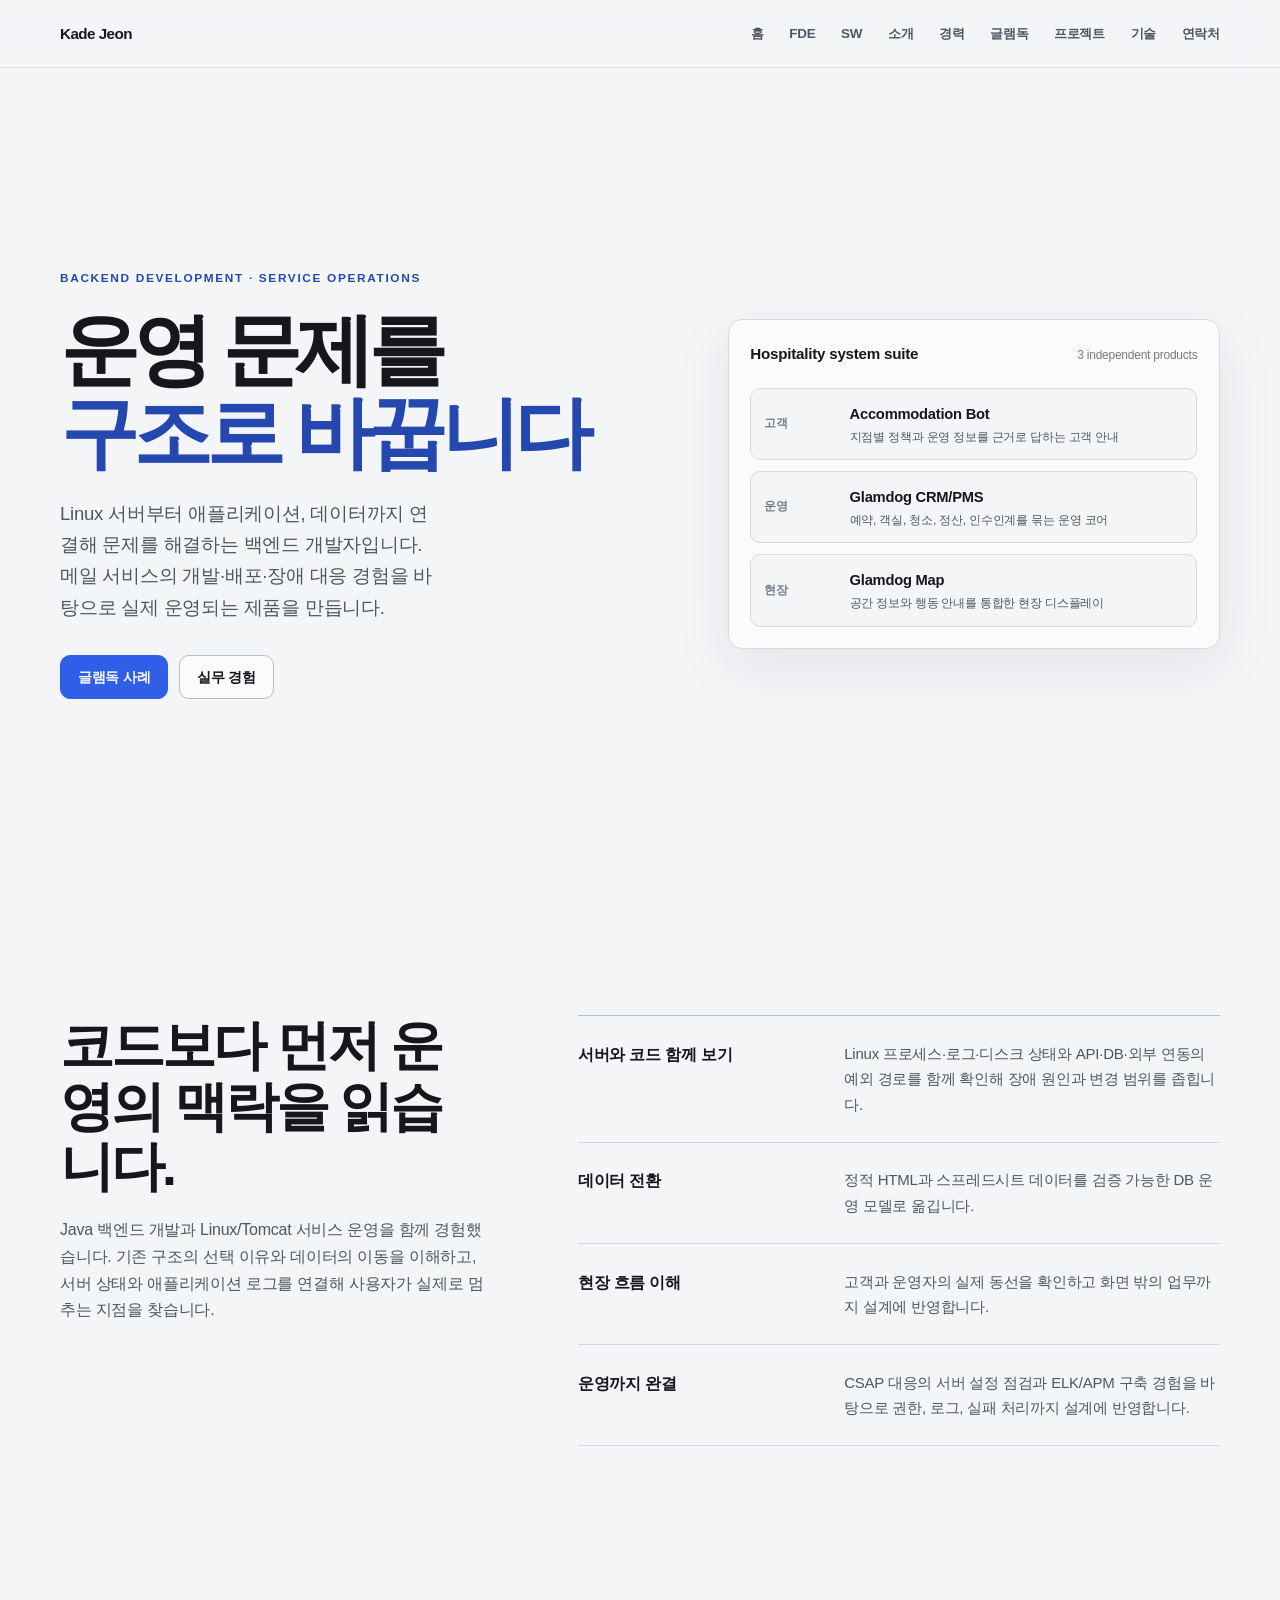
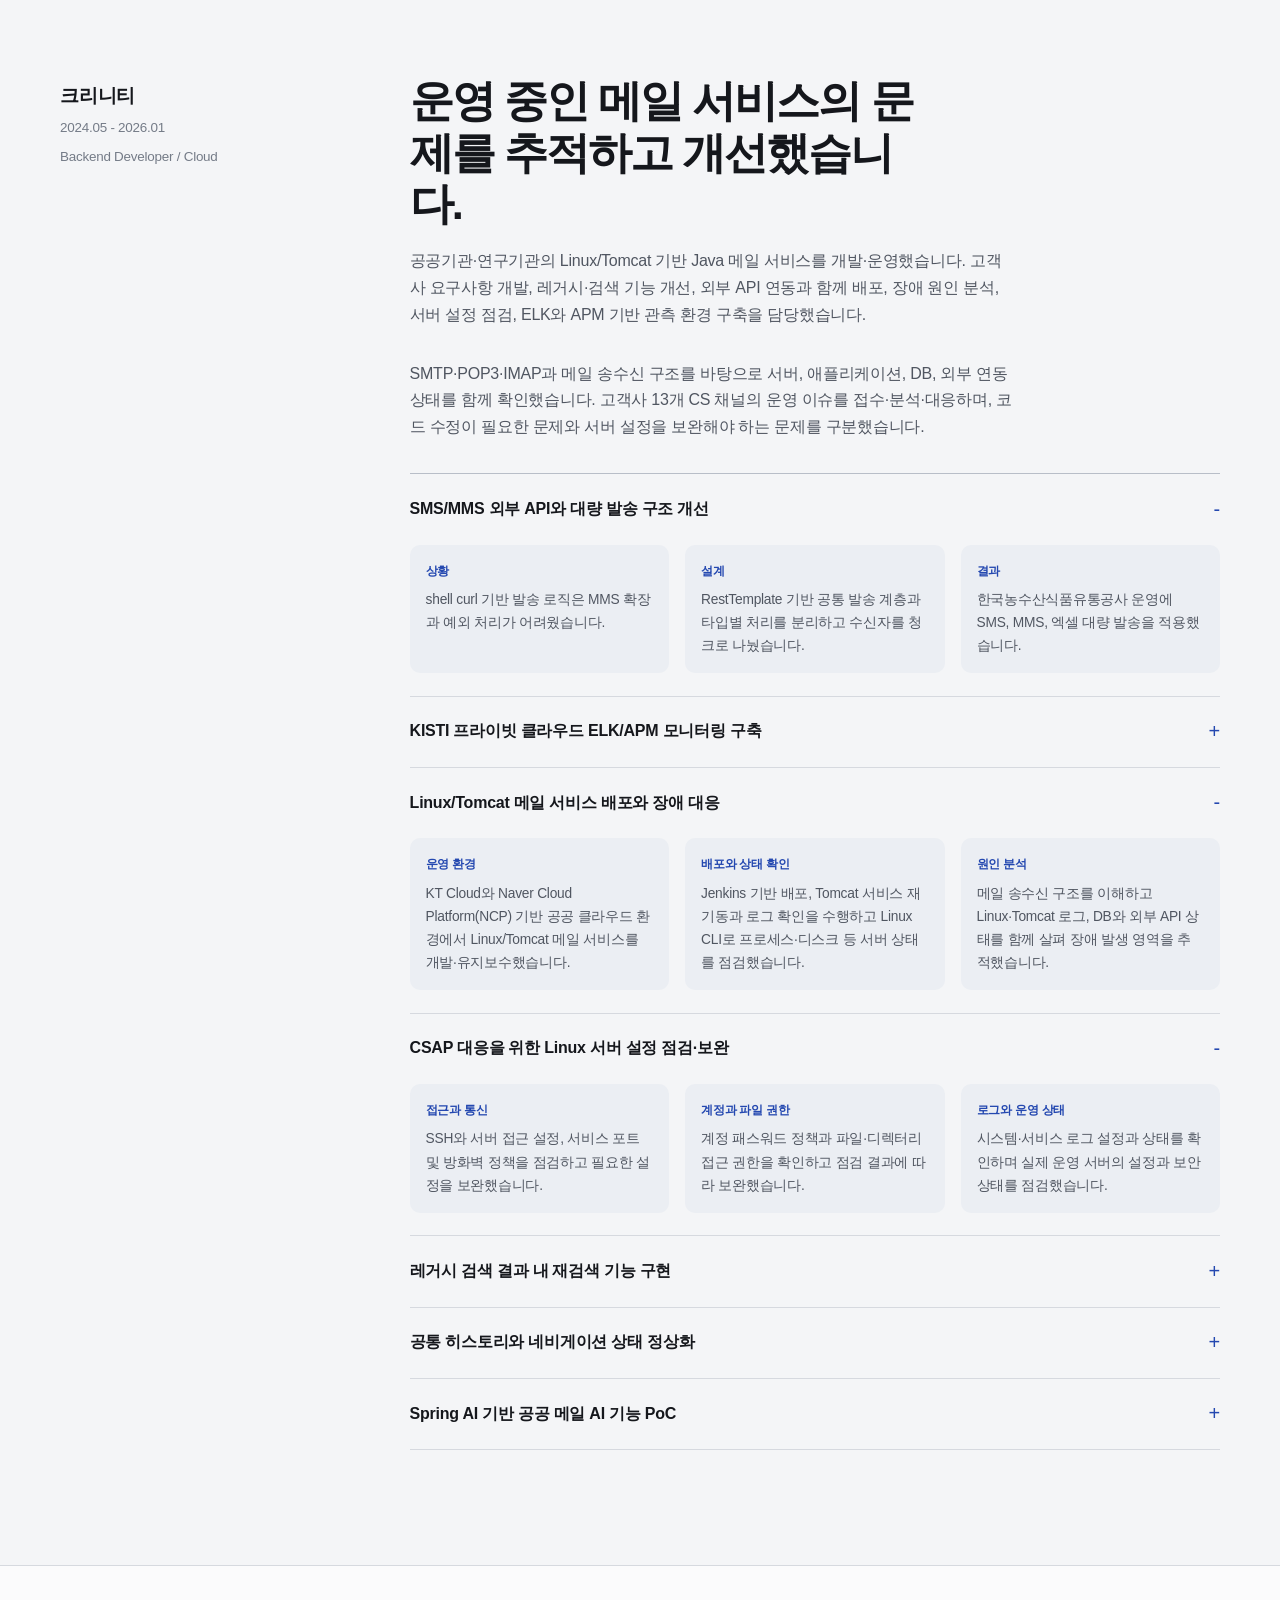
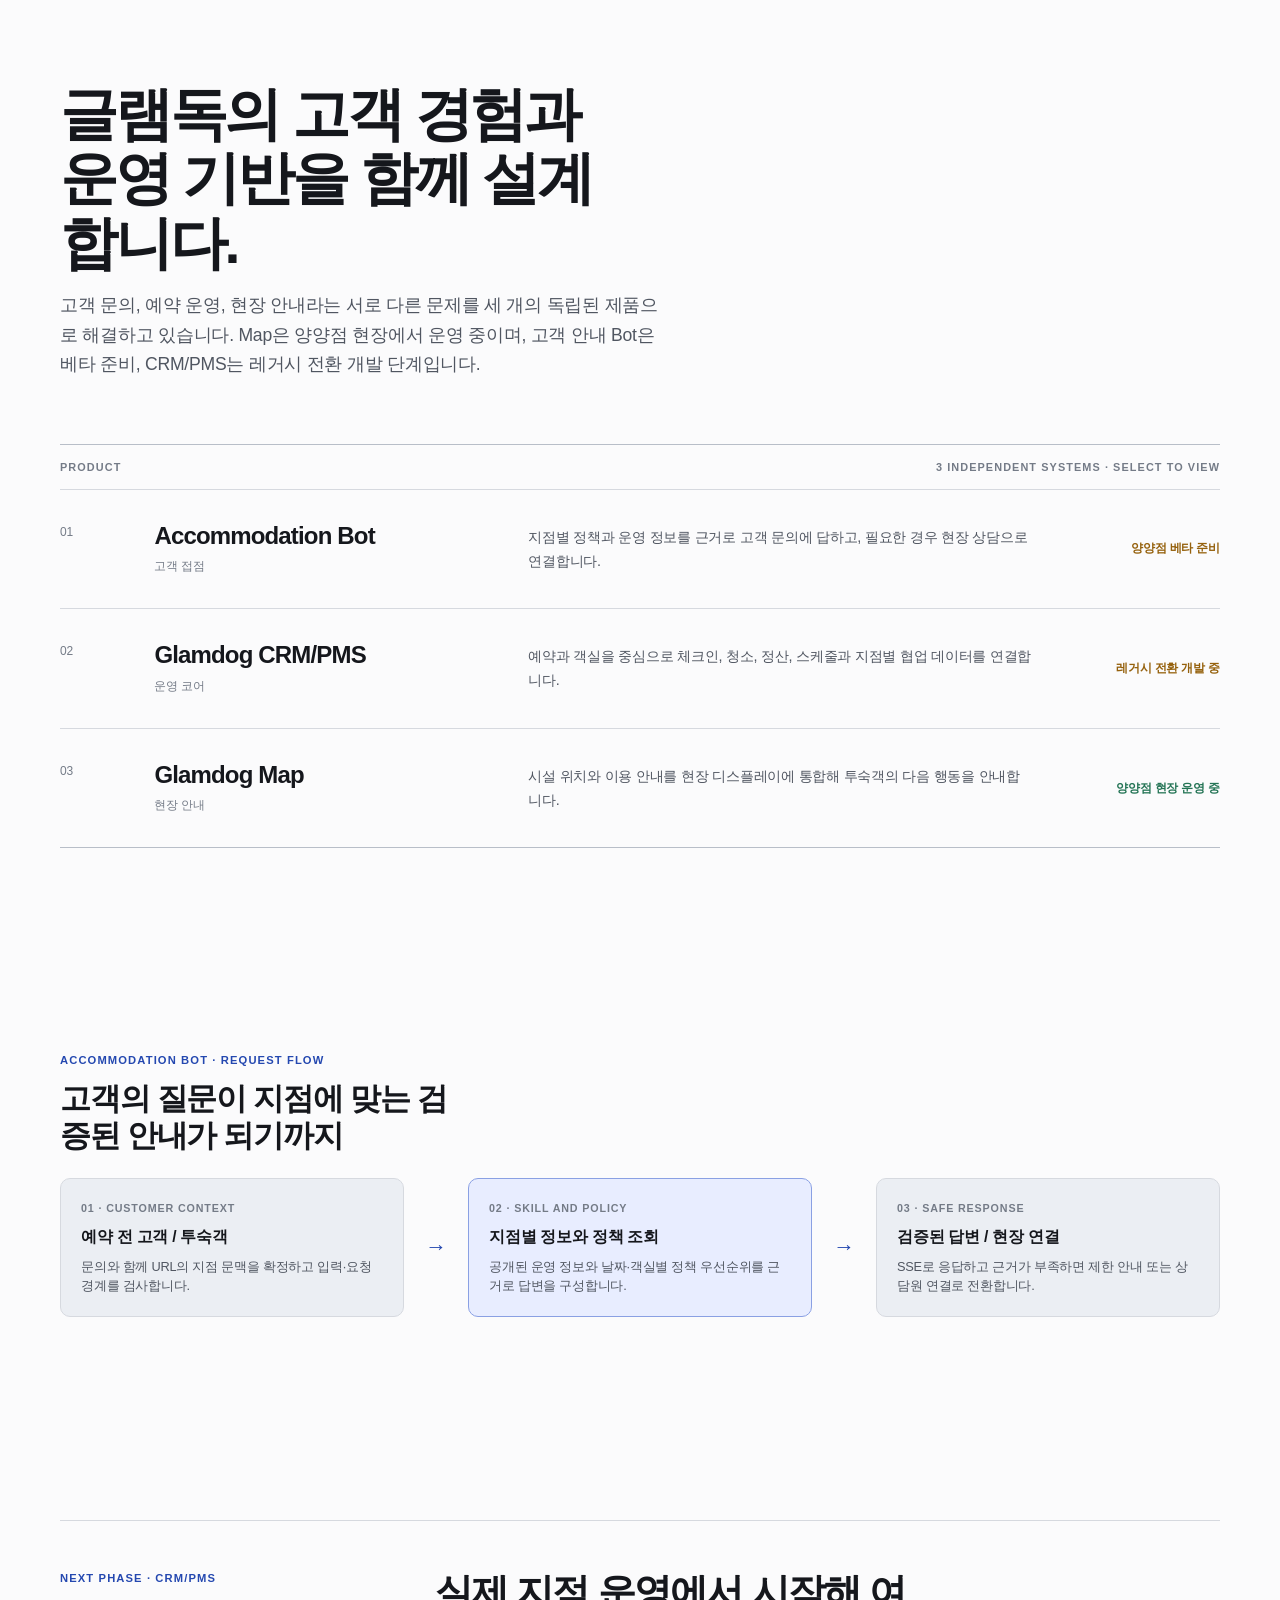
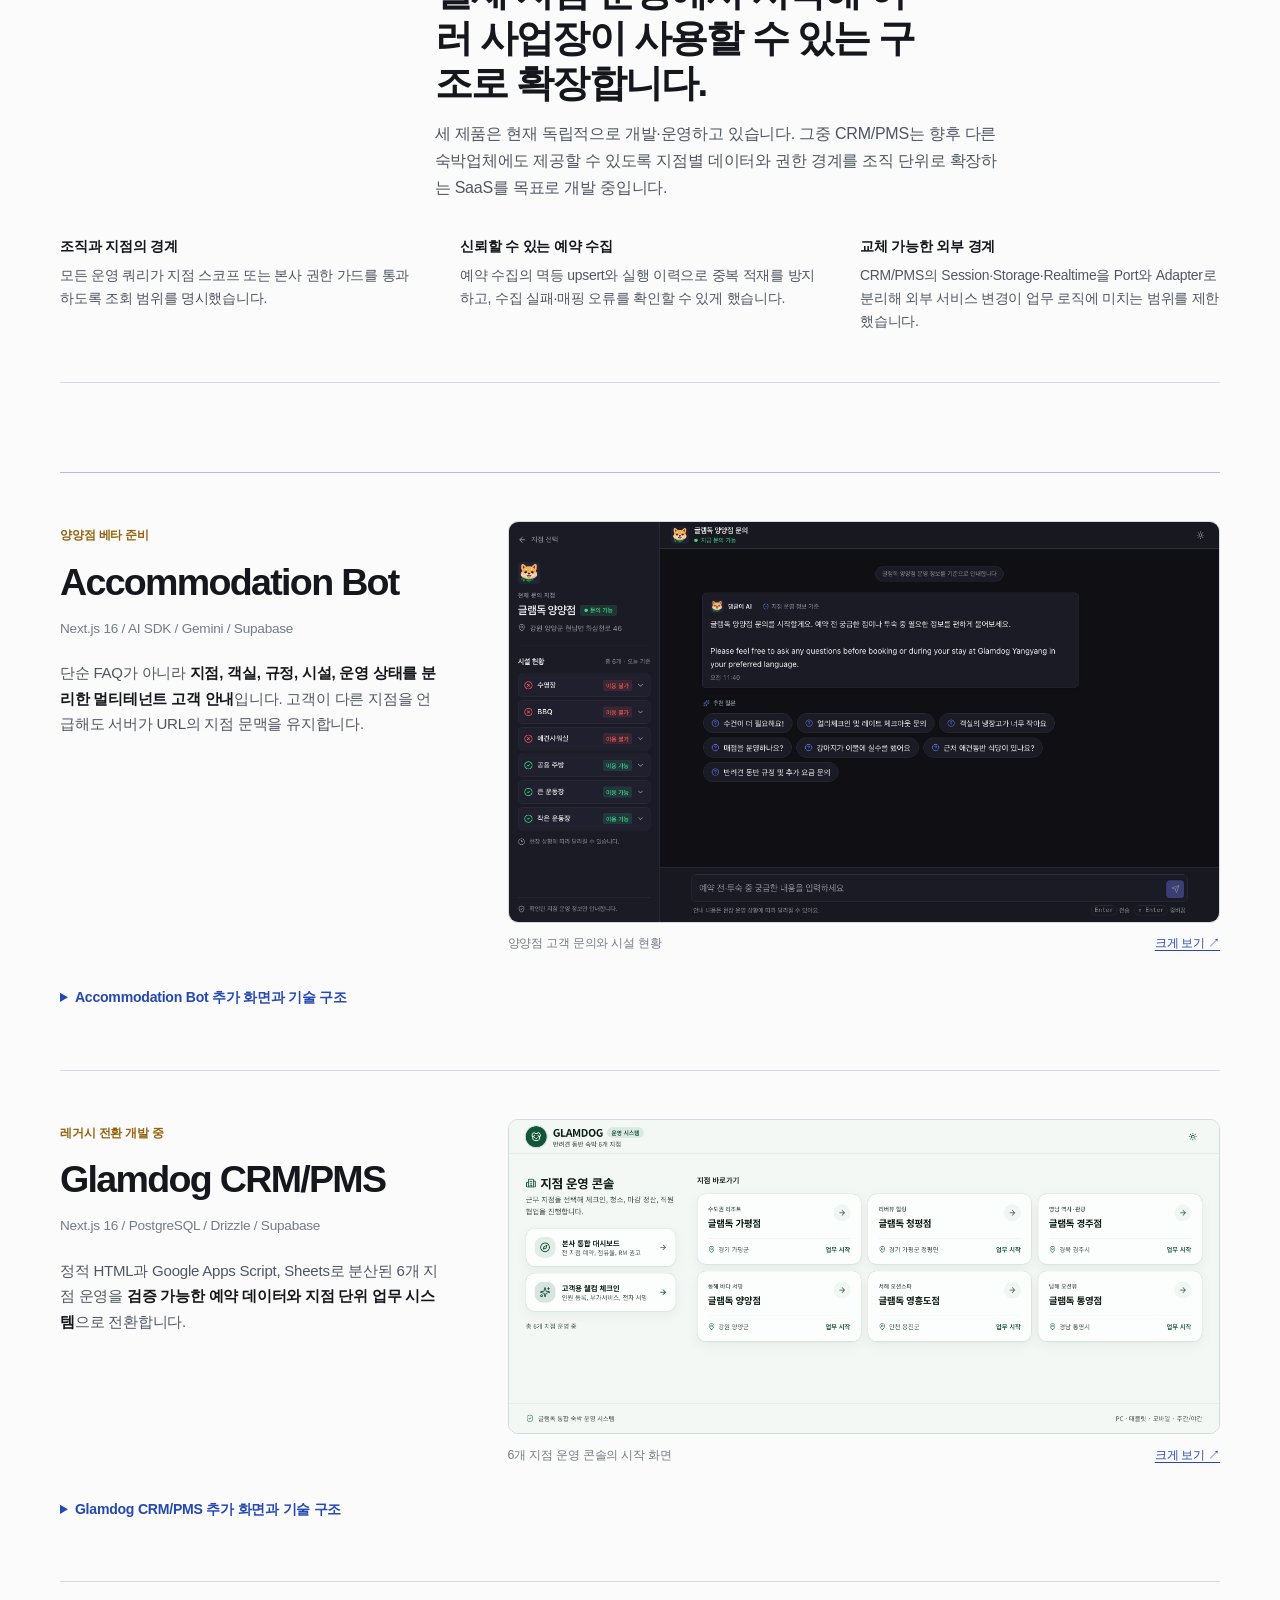
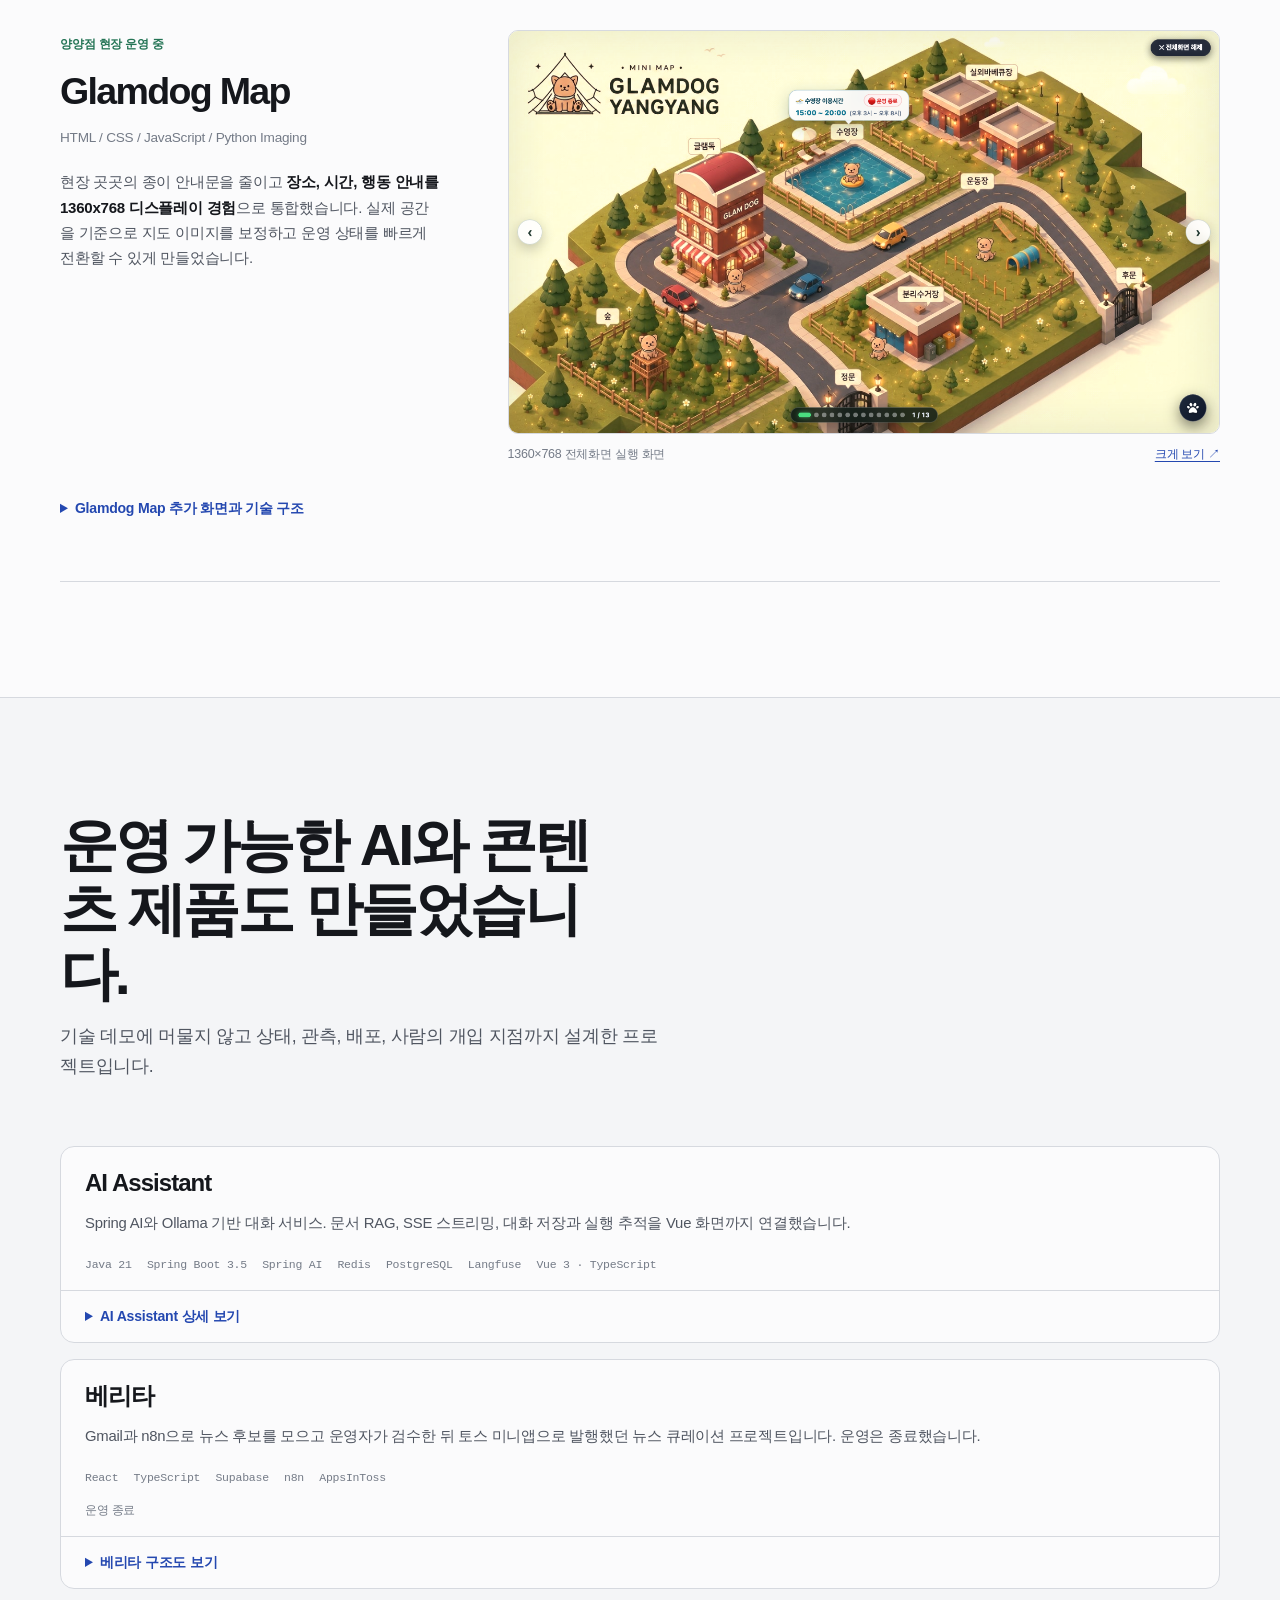
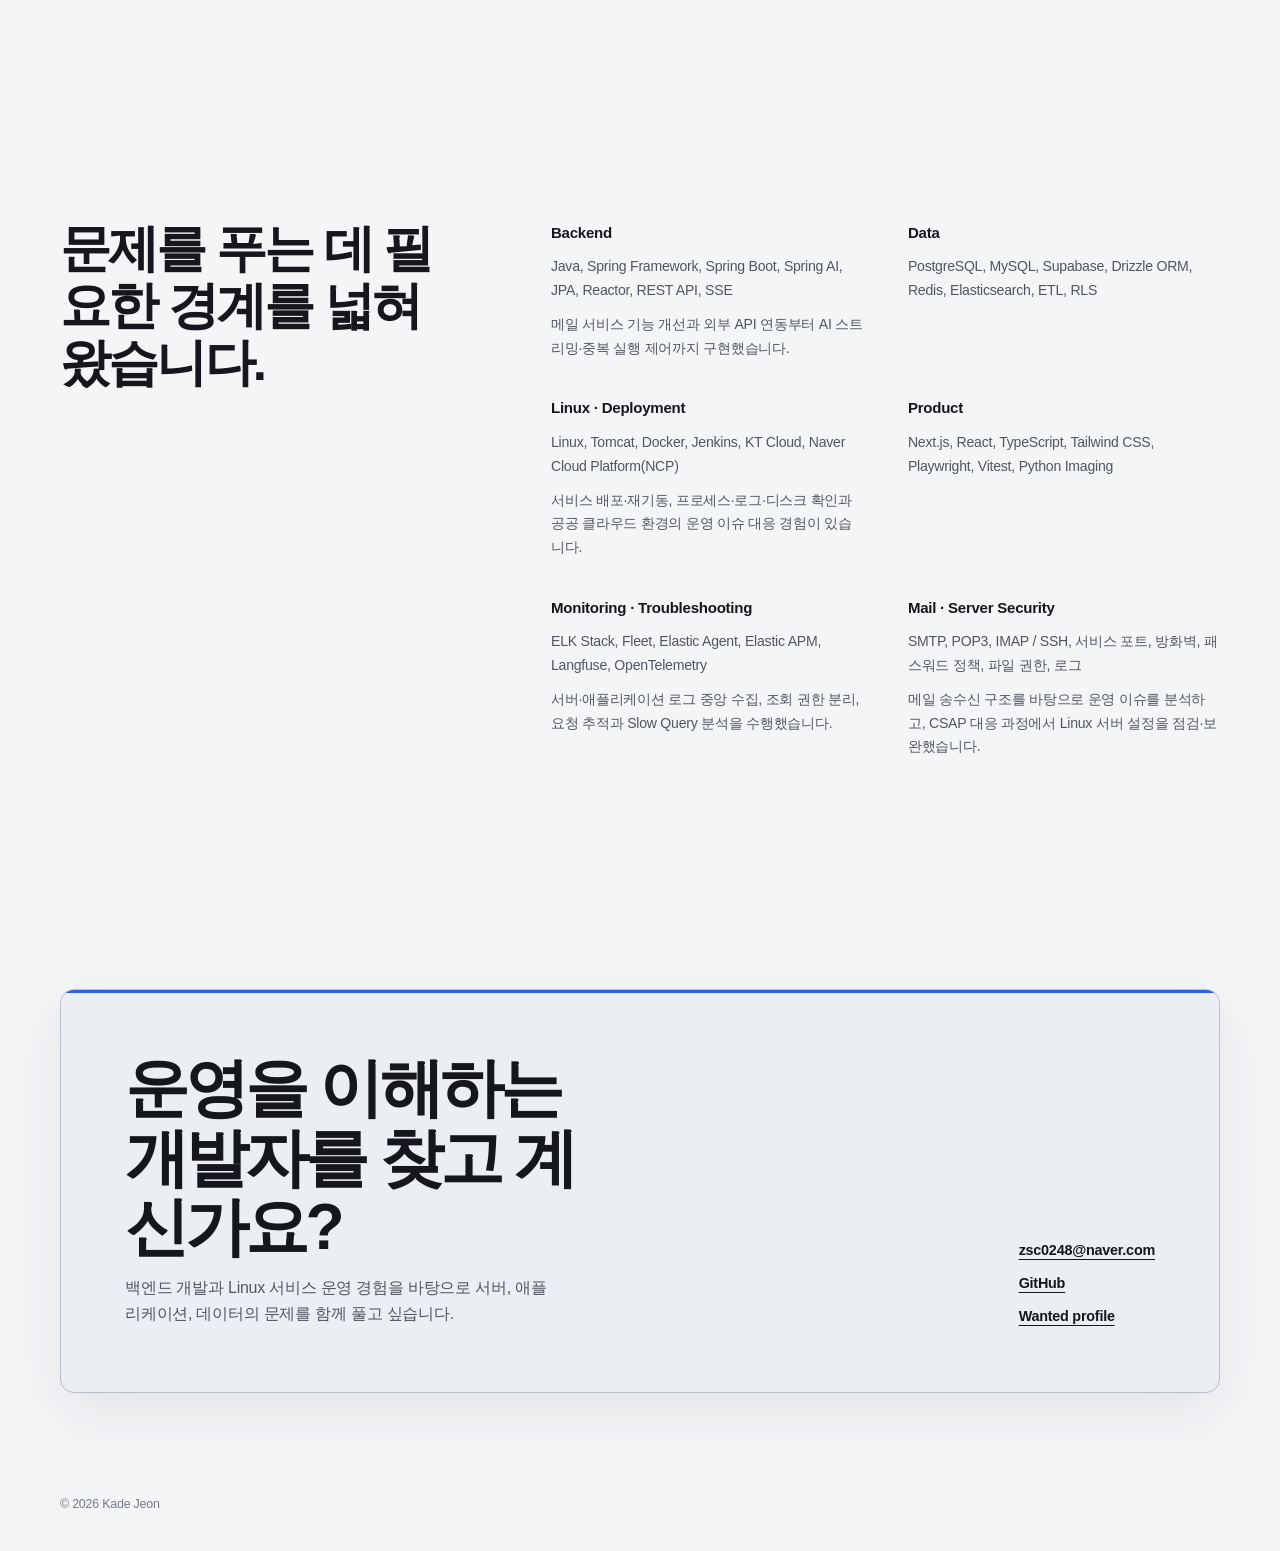
==== commit 39bf508d: "Restore FDE and SW links in classic top-nav order Undoes the hide-cross-track behavior from #3/#4 so" ====
--- a/index.html
+++ b/index.html
@@ -1590,6 +1590,8 @@
         <a class="brand" href="#top">Kade Jeon</a>
         <ul class="nav-links">
           <li><a href="./" aria-current="page">홈</a></li>
+          <li><a href="./fde/">FDE</a></li>
+          <li><a href="./sw/">SW</a></li>
           <li class="hide-sm"><a href="#about">소개</a></li>
           <li class="hide-sm"><a href="#experience">경력</a></li>
           <li class="hide-sm"><a href="#glamdog">글램독</a></li>
